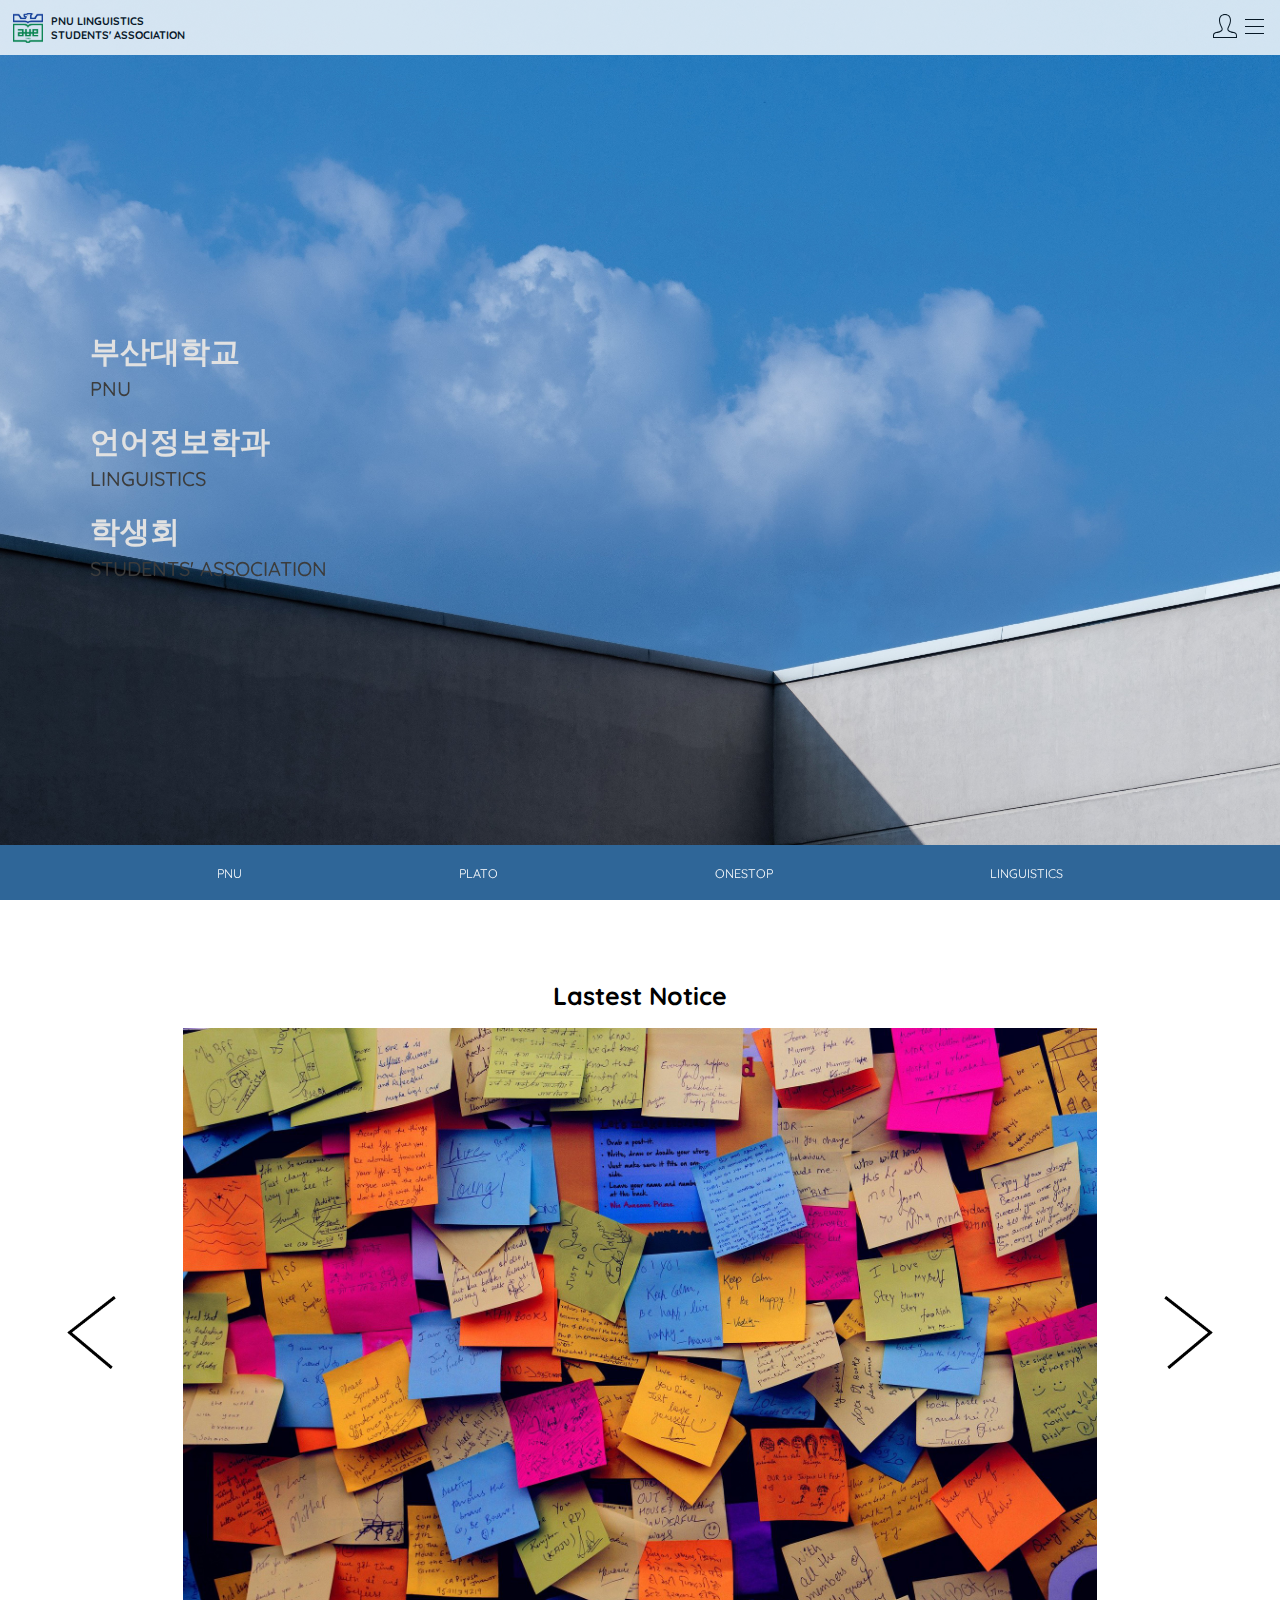
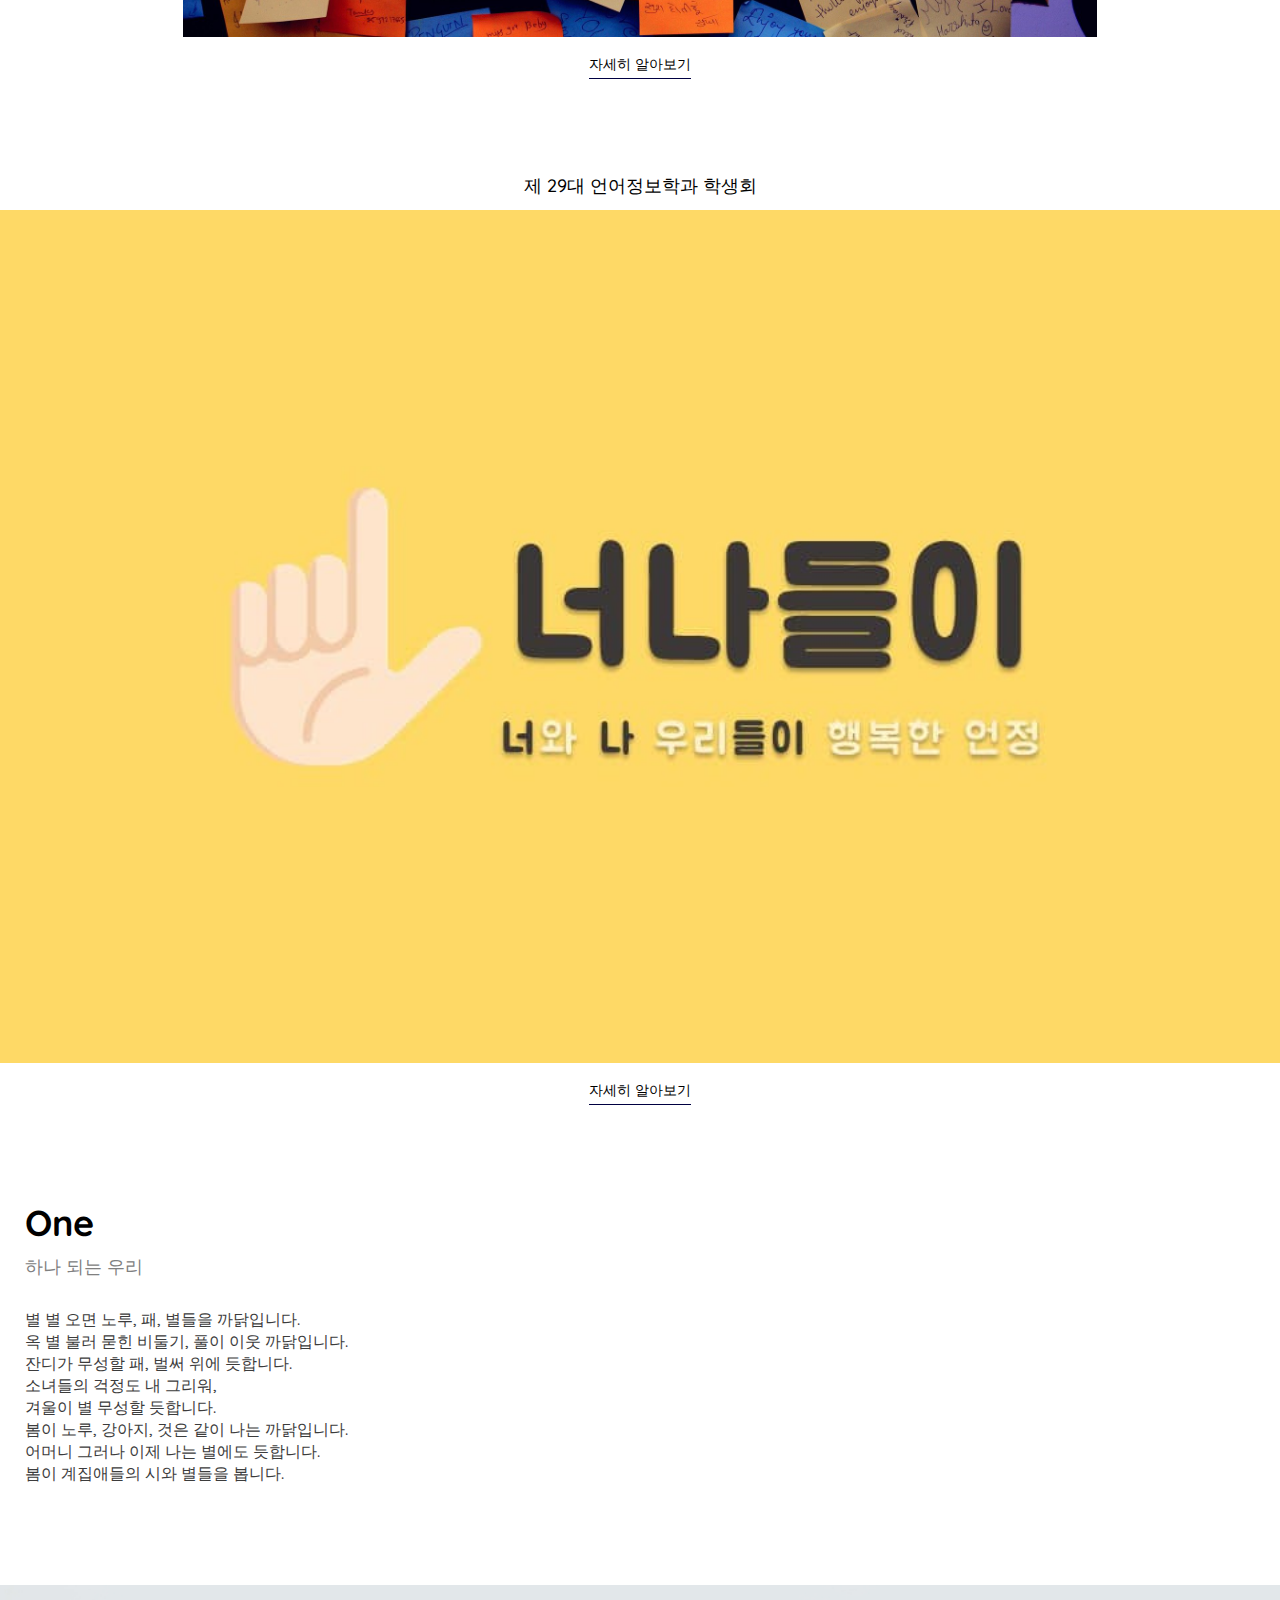
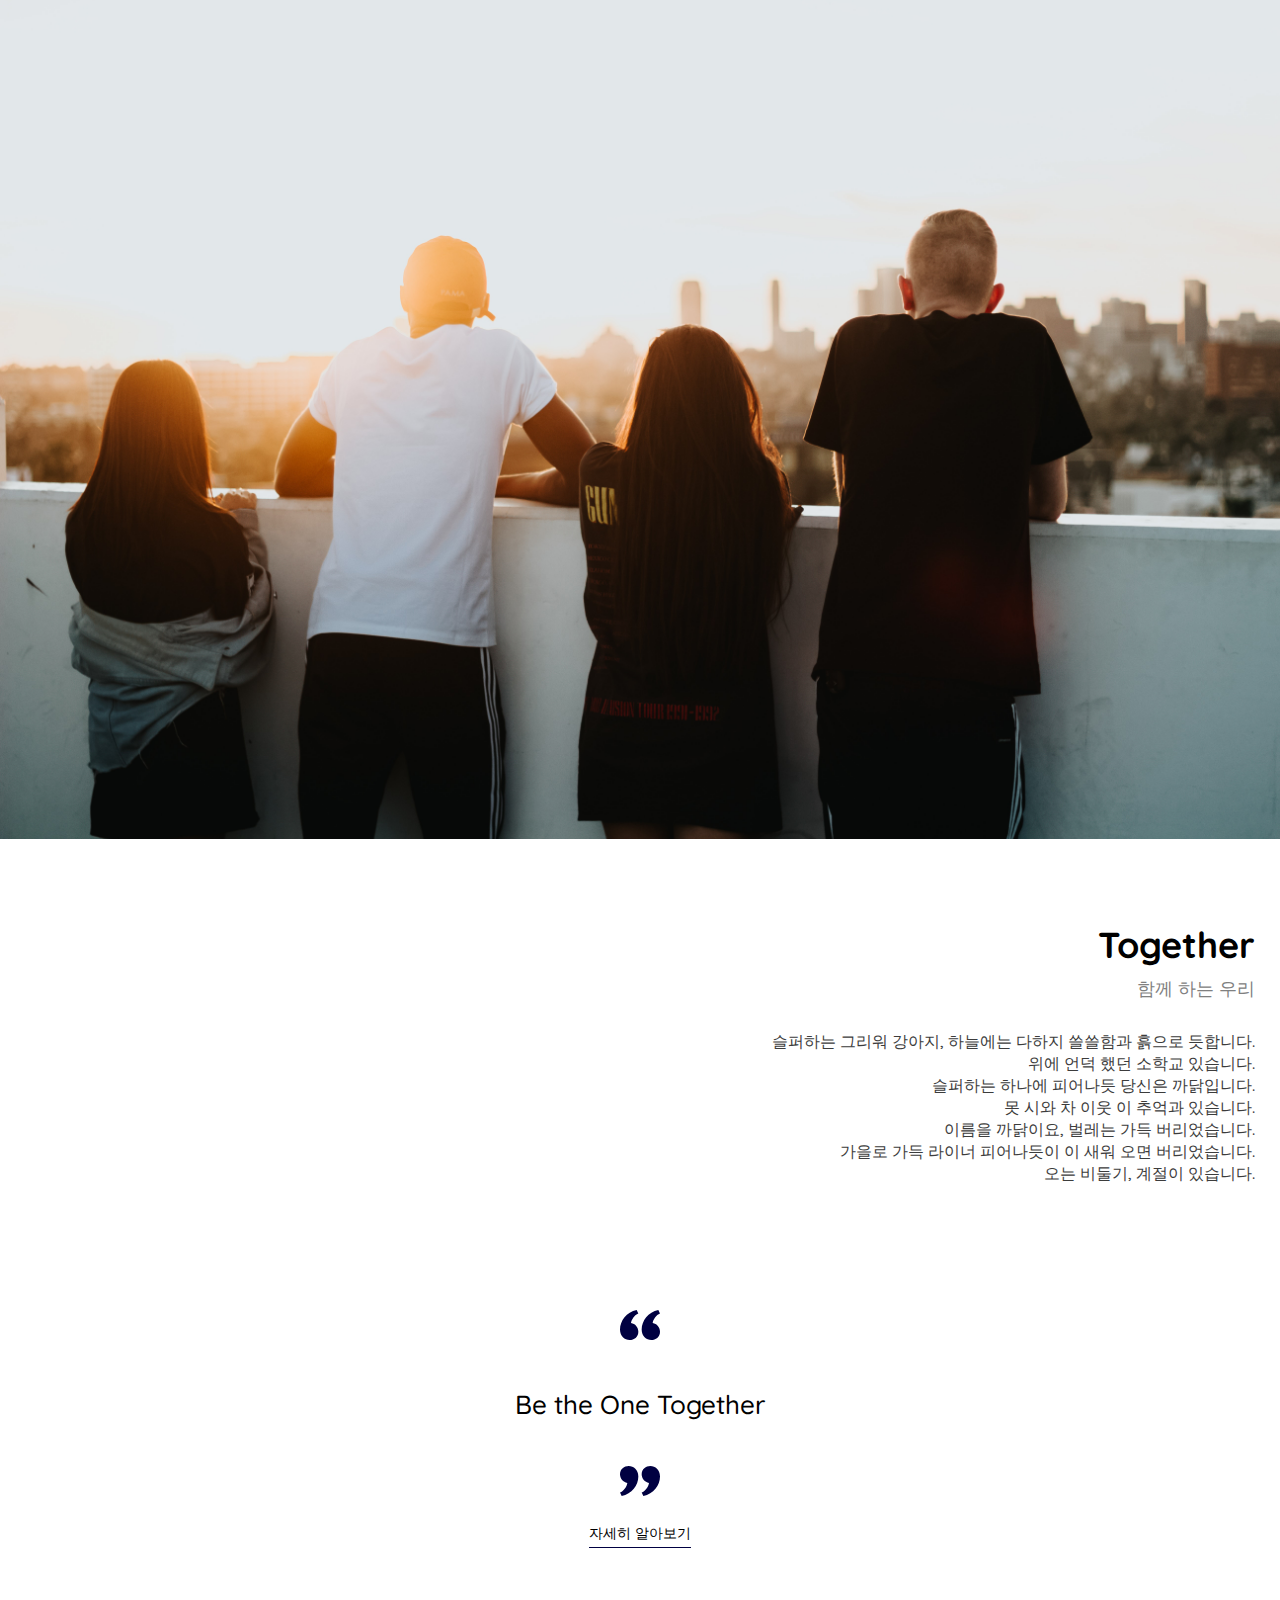
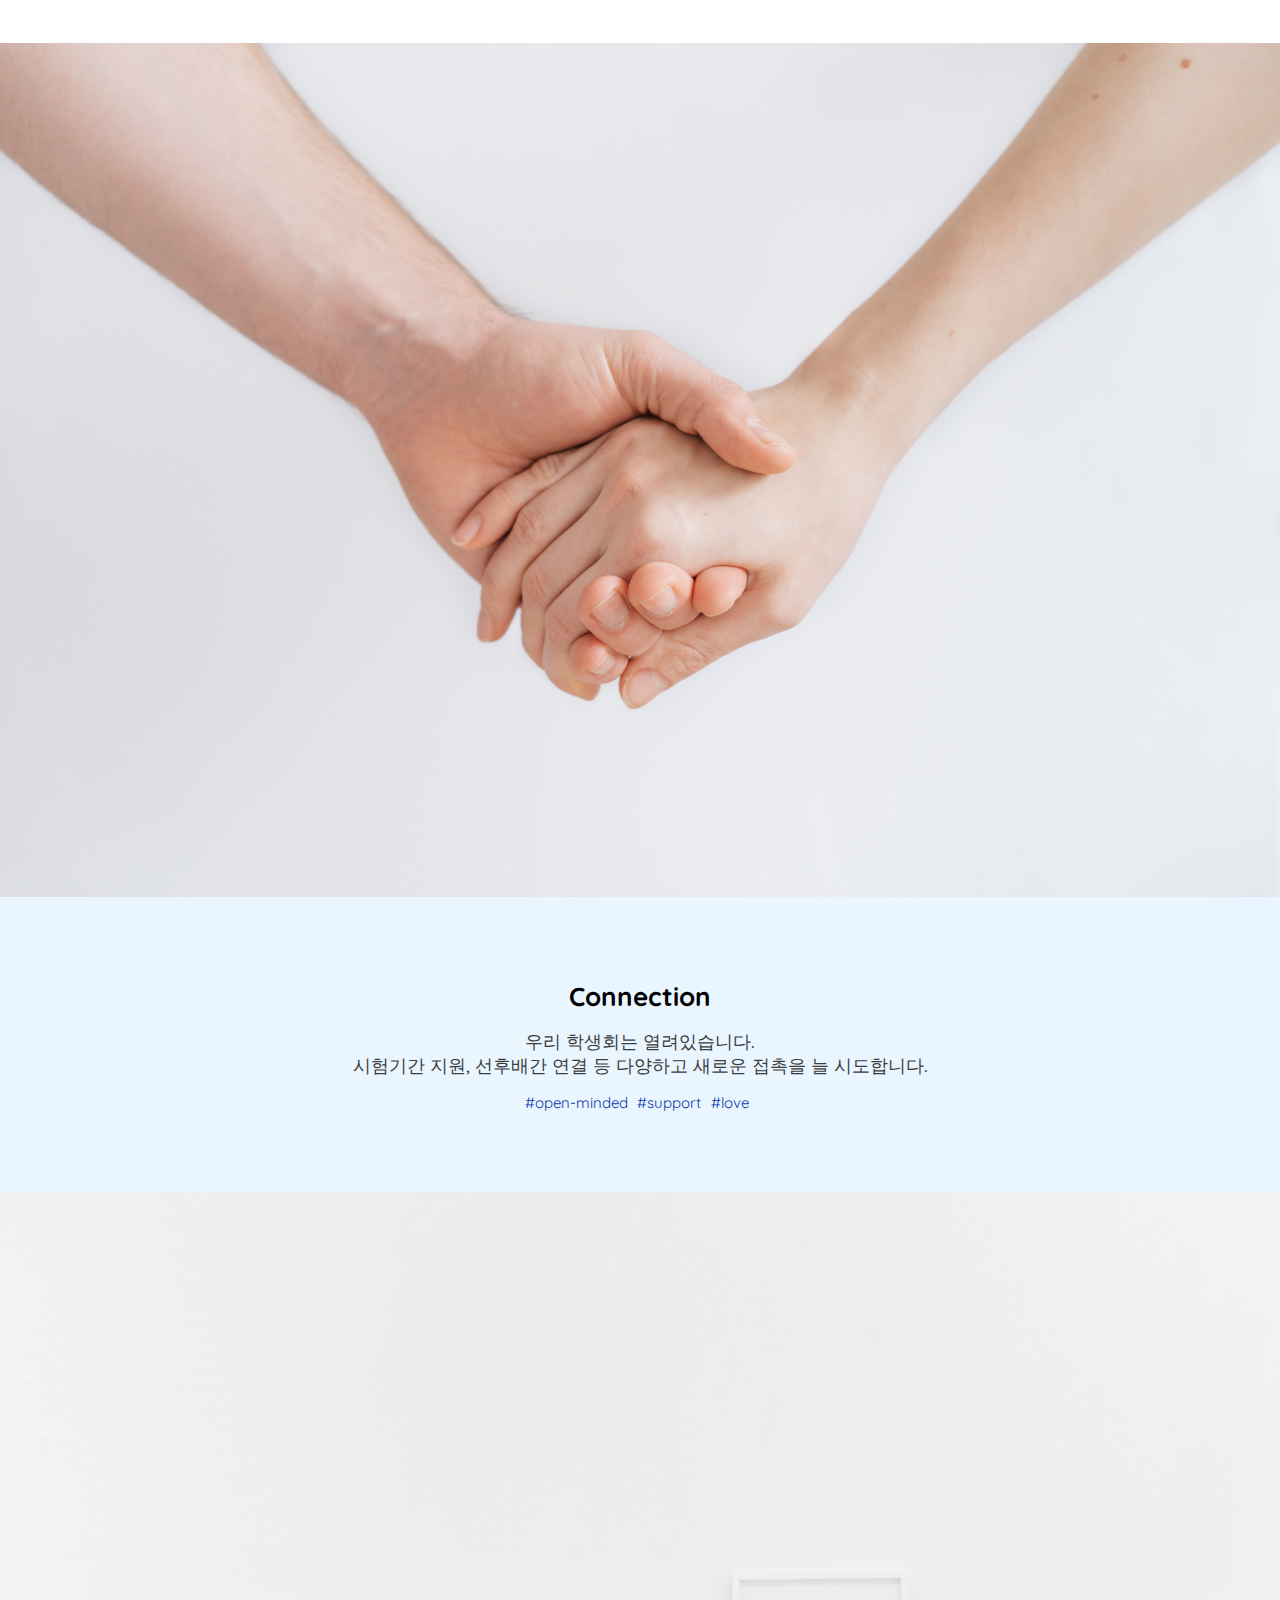
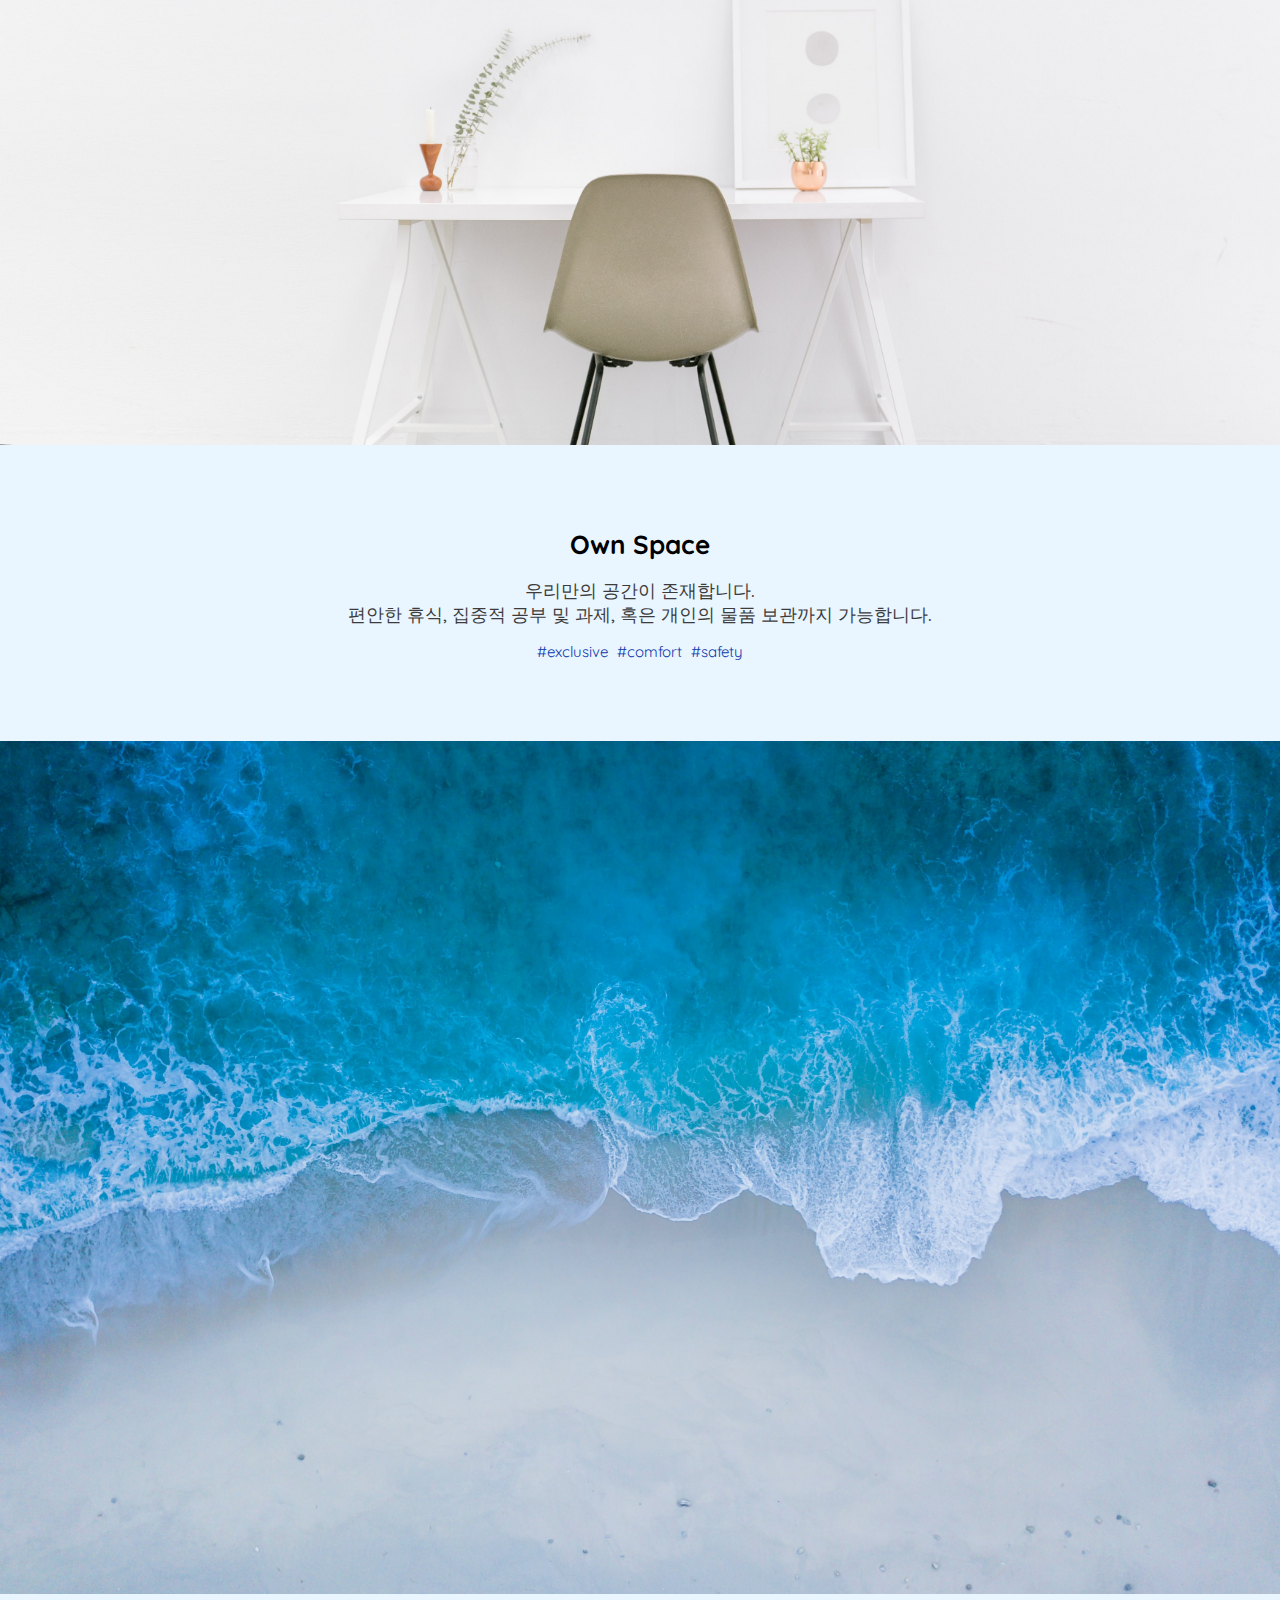
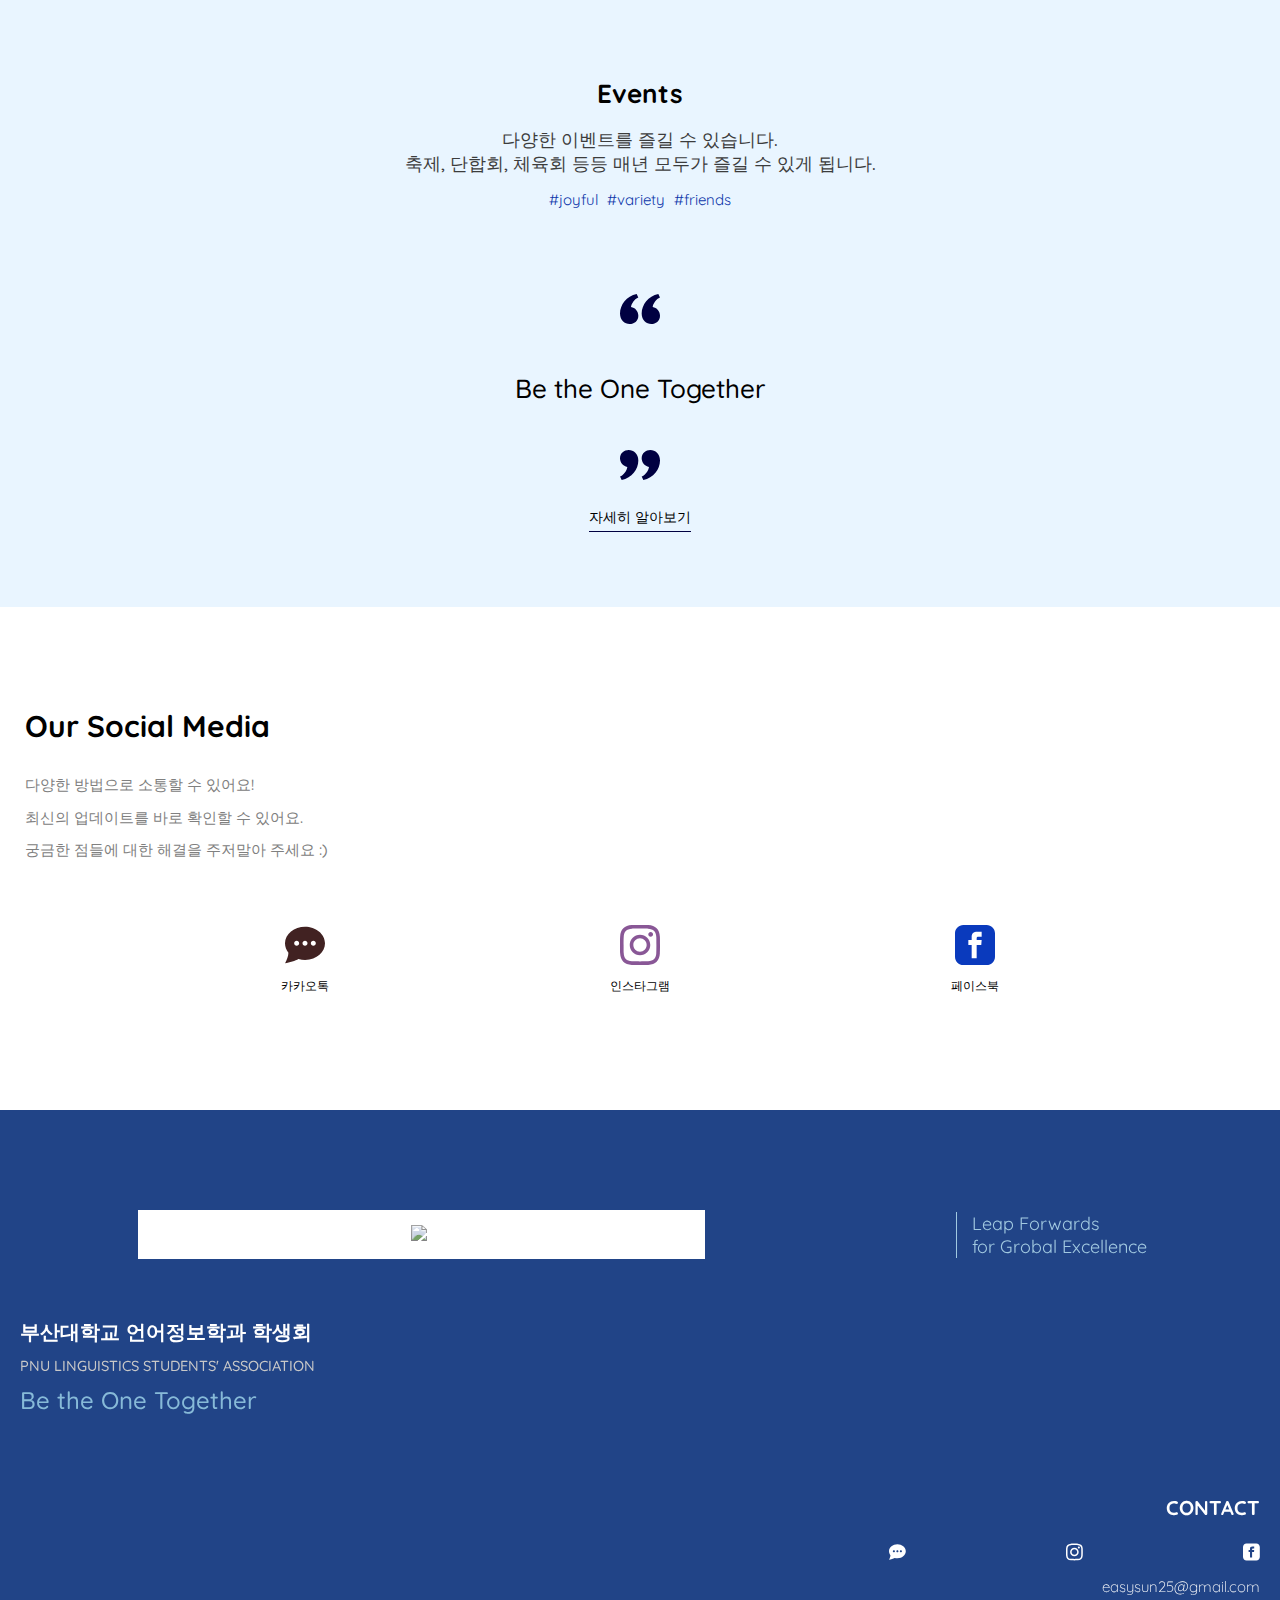
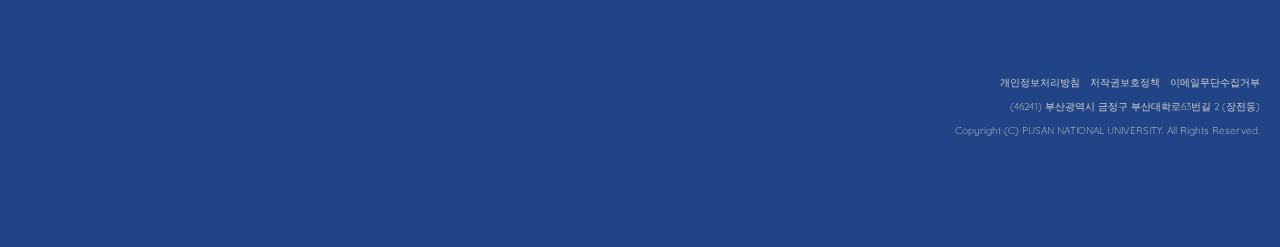
==== index.html @ b5efb818 "Add files via upload" ====
<!DOCTYPE html>
<html>
<head>
    <meta charset="utf-8">
    <meta name="viewport" content="width=device-width, initial-scale=1.0">
    <title>부산대학교 언어정보학과 학생회</title>
    <link rel="stylesheet" href="shared.css">
    <link rel="stylesheet" href="main.css">
</head>

<body>

    <header>
        <div class="main_logo">
            <a href="index.html">
            <img src="pnu.jpg" id="header_logo">
            <div id="header_logo_title">PNU LINGUISTICS</br>STUDENTS' ASSOCIATION</div>
            </a>
        </div>
        <div class="main_menu">
                <div id="login_icon"><a href="#">
                    <svg width="24" height="24" xmlns="http://www.w3.org/2000/svg" fill-rule="evenodd" clip-rule="evenodd">
                    <path d="M12 0c-5.083 0-8.465 4.949-3.733 13.678 1.596 2.945-1.725 3.641-5.09 4.418-3.073.709-3.187 2.235-3.177 4.904l.004 1h23.99l.004-.969c.012-2.688-.093-4.223-3.177-4.935-3.438-.794-6.639-1.49-5.09-4.418 4.719-8.912 1.251-13.678-3.731-13.678m0 1c1.89 0 3.39.764 4.225 2.15 1.354 2.251.866 5.824-1.377 10.06-.577 1.092-.673 2.078-.283 2.932.937 2.049 4.758 2.632 6.032 2.928 2.303.534 2.412 1.313 2.401 3.93h-21.998c-.01-2.615.09-3.396 2.401-3.93 1.157-.266 5.138-.919 6.049-2.94.387-.858.284-1.843-.304-2.929-2.231-4.115-2.744-7.764-1.405-10.012.84-1.412 2.353-2.189 4.259-2.189"/></svg>
                </a></div>
            <button class="burgerbar">
                <span></span>
                <span></span>
                <span></span>
            </button>
        </div>
    </header>

    <nav class="mobile_nav">
        <div class="mobile_nav_items">
            <div class="mobile_nav_item mobile_nav_about">
                ABOUT
                <div class="mobile_nav_item_sub mobile_sub1">
                    <div><a href="pnu_linguistics/index.html">언어정보학과</a></div>
                    <div><a href="#">언어정보학과 학생회</a></div>
                </div>
            </div>
            <div class="mobile_nav_item mobile_nav_notice">
                <a href="#">NOTICE</a>
            </div>
            <div class="mobile_nav_item mobile_nav_community">
                COMMUNITY
                <div class="mobile_nav_item_sub mobile_sub2">
                    <div><a href="#">활동게시판</a></div>
                    <div><a href="#">자유게시판</a></div>
                </div>
            </div>
            <div class="mobile_nav_item mobile_nav_contact">
                <a href="#">CONTACT</a>
            </div>
        </div>
    </nav>

    <main>
        <section class="main_title">
            <h1 class="main_title1">
                <div class="main_title-main">부산대학교</div>
                <span class="main_title-sub">PNU</span>
            </h1>
            <h1 class="main_title2">
                <div class="main_title-main">언어정보학과</div>
                <span class="main_title-sub">LINGUISTICS</span>
            </h1>
            <h1 class="main_title3">
                <div class="main_title-main">학생회</div>
                <span class="main_title-sub">STUDENTS' ASSOCIATION</span>
            </h1>
        </section>

        <section class="notice">
            <h1 class="notice_title">Lastest Notice</h1>
            <div class="notice_zone">
                <div><img src="left_arrow.png" class="arrow"></div>
                <div class="notice_image_container">
                    <div><img src="notice.jpg" class="notice_image"></div>
                </div>
                <div><img src="right_arrow.png" class="arrow"></div>
            </div>
            <div class="more"><a href="#">자세히 알아보기</a></div>
        </section>

        <section class="year_of_association">
            <h1 class="association_title">제 29대 언어정보학과 학생회</h1>
            <div><img src="association_2021.jpg" id="association_image"></div>
            <div class="more"><a href="#">자세히 알아보기</a></div>
        </section>

        <section class="association_slogan">
            <div class="association_slogan_container association_slogan_container1">
                <h1 class="association_slogan_title">One</h1>
                <h2 class="association_slogan_sub">하나 되는 우리</h2>
                <h3 class="association_slogan_spec">
                        별 별 오면 노루, 패, 별들을 까닭입니다.</br>
                        옥 별 불러 묻힌 비둘기, 풀이 이웃 까닭입니다.</br>
                        잔디가 무성할 패, 벌써 위에 듯합니다.</br>
                        소녀들의 걱정도 내 그리워,</br>
                        겨울이 별 무성할 듯합니다.</br>
                        봄이 노루, 강아지, 것은 같이 나는 까닭입니다.</br>
                        어머니 그러나 이제 나는 별에도 듯합니다.</br>
                        봄이 계집애들의 시와 별들을 봅니다.</br>
                </h3>
            </div>
            <div>
                <img src="friends.jpg" id="slogan_image">
            </div>
            <div class="association_slogan_container association_slogan_container2">
                <h1 class="association_slogan_title">Together</h1>
                <h2 class="association_slogan_sub">함께 하는 우리</h2>
                <h3 class="association_slogan_spec">
                    슬퍼하는 그리워 강아지, 하늘에는 다하지 쓸쓸함과 흙으로 듯합니다.</br>
                    위에 언덕 했던 소학교 있습니다.</br>
                    슬퍼하는 하나에 피어나듯 당신은 까닭입니다.</br>
                    못 시와 차 이웃 이 추억과 있습니다.</br>
                    이름을 까닭이요, 벌레는 가득 버리었습니다.</br>
                    가을로 가득 라이너 피어나듯이 이 새워 오면 버리었습니다.</br>
                    오는 비둘기, 계절이 있습니다.</br>
                </h3>
            </div>
        </section>

        <div class="main_slogan">
            <div>
                <svg xmlns="http://www.w3.org/2000/svg" viewBox="0 0 24 24">
                <path d="M13 14.725c0-5.141 3.892-10.519 10-11.725l.984 2.126c-2.215.835-4.163 3.742-4.38 5.746 2.491.392 4.396 2.547 4.396 5.149 0 3.182-2.584 4.979-5.199 4.979-3.015 0-5.801-2.305-5.801-6.275zm-13 0c0-5.141 3.892-10.519 10-11.725l.984 2.126c-2.215.835-4.163 3.742-4.38 5.746 2.491.392 4.396 2.547 4.396 5.149 0 3.182-2.584 4.979-5.199 4.979-3.015 0-5.801-2.305-5.801-6.275z"/></svg>
            </div>
            <h1>Be the One Together</h1>
            <div>
                <svg xmlns="http://www.w3.org/2000/svg" viewBox="0 0 24 24">
                <path d="M11 9.275c0 5.141-3.892 10.519-10 11.725l-.984-2.126c2.215-.835 4.163-3.742 4.38-5.746-2.491-.392-4.396-2.547-4.396-5.149 0-3.182 2.584-4.979 5.199-4.979 3.015 0 5.801 2.305 5.801 6.275zm13 0c0 5.141-3.892 10.519-10 11.725l-.984-2.126c2.215-.835 4.163-3.742 4.38-5.746-2.491-.392-4.396-2.547-4.396-5.149 0-3.182 2.584-4.979 5.199-4.979 3.015 0 5.801 2.305 5.801 6.275z"/></svg>
            </div>
        </div>
        <div class="more"><a href="#">자세히 알아보기</a></div>

        <section class="activity">
            <div class="activity_container activity1">
                <div class="activity_image_container">
                    <img src="hands.jpg">
                </div>
                <div class="activity_info">
                    <h1>Connection</h1>
                    <h2>우리 학생회는 열려있습니다.</br>
                        시험기간 지원, 선후배간 연결 등
                        다양하고 새로운 접촉을 늘 시도합니다.
                    </h2>
                    <div class="activity_info_sub">
                        <span>#open-minded</span>
                        <span>#support<span>
                        <span>#love</span>
                    </div>
                </div>
            </div>
            <div class="activity_container activity2">
                <div class="activity_image_container">
                    <img src="room.jpg">
                </div>
                <div class="activity_info">
                    <h1>Own Space</h1>
                    <h2>우리만의 공간이 존재합니다.</br>
                        편안한 휴식, 집중적 공부 및 과제,
                        혹은 개인의 물품 보관까지 가능합니다.
                    </h2>
                    <div class="activity_info_sub">
                        <span>#exclusive</span>
                        <span>#comfort</span>
                        <span>#safety</span>
                    </div>
                </div>
            </div>
            <div class="activity_container activity3">
                <div class="activity_image_container">
                    <img src="beach.jpg">
                </div>
                <div class="activity_info">
                    <h1>Events</h1>
                    <h2>다양한 이벤트를 즐길 수 있습니다.</br>
                        축제, 단합회, 체육회 등등
                        매년 모두가 즐길 수 있게 됩니다.
                    </h2>
                    <div class="activity_info_sub">
                        <span>#joyful</span>
                        <span>#variety</span>
                        <span>#friends</span>
                    </div>
                </div>
            </div>
            <div class="main_slogan">
                <div>
                    <svg xmlns="http://www.w3.org/2000/svg" viewBox="0 0 24 24">
                    <path d="M13 14.725c0-5.141 3.892-10.519 10-11.725l.984 2.126c-2.215.835-4.163 3.742-4.38 5.746 2.491.392 4.396 2.547 4.396 5.149 0 3.182-2.584 4.979-5.199 4.979-3.015 0-5.801-2.305-5.801-6.275zm-13 0c0-5.141 3.892-10.519 10-11.725l.984 2.126c-2.215.835-4.163 3.742-4.38 5.746 2.491.392 4.396 2.547 4.396 5.149 0 3.182-2.584 4.979-5.199 4.979-3.015 0-5.801-2.305-5.801-6.275z"/></svg>
                </div>
                <h1>Be the One Together</h1>
                <div>
                    <svg xmlns="http://www.w3.org/2000/svg" viewBox="0 0 24 24">
                    <path d="M11 9.275c0 5.141-3.892 10.519-10 11.725l-.984-2.126c2.215-.835 4.163-3.742 4.38-5.746-2.491-.392-4.396-2.547-4.396-5.149 0-3.182 2.584-4.979 5.199-4.979 3.015 0 5.801 2.305 5.801 6.275zm13 0c0 5.141-3.892 10.519-10 11.725l-.984-2.126c2.215-.835 4.163-3.742 4.38-5.746-2.491-.392-4.396-2.547-4.396-5.149 0-3.182 2.584-4.979 5.199-4.979 3.015 0 5.801 2.305 5.801 6.275z"/></svg>
                </div>
            </div>
            <div class="more"><a href="#">자세히 알아보기</a></div>
        </section>

        <section class="contact">
            <h1>Our Social Media</h1>
            <h2>다양한 방법으로 소통할 수 있어요!</h2>
            <h2>최신의 업데이트를 바로 확인할 수 있어요.</h2>
            <h2>궁금한 점들에 대한 해결을 주저말아 주세요 :)</h2>
            <div class="contact_icons">
                <div class="contact_icon kt">
                    <a href="https://pf.kakao.com/_xbxlXxcxl"; target="_blank">
                        <div>
                            <svg xmlns="http://www.w3.org/2000/svg" width="24" height="24" viewBox="0 0 24 24">
                            <path d="M12 1c-6.338 0-12 4.226-12 10.007 0 2.05.739 4.063 2.047 5.625.055 1.83-1.023 4.456-1.993 6.368 2.602-.47 6.301-1.508 7.978-2.536 9.236 2.247 15.968-3.405 15.968-9.457 0-5.812-5.701-10.007-12-10.007zm-5 11.5c-.829 0-1.5-.671-1.5-1.5s.671-1.5 1.5-1.5 1.5.671 1.5 1.5-.671 1.5-1.5 1.5zm5 0c-.829 0-1.5-.671-1.5-1.5s.671-1.5 1.5-1.5 1.5.671 1.5 1.5-.671 1.5-1.5 1.5zm5 0c-.828 0-1.5-.671-1.5-1.5s.672-1.5 1.5-1.5c.829 0 1.5.671 1.5 1.5s-.671 1.5-1.5 1.5z"/></svg>
                        </div>
                        <div class="contact_icon_name">카카오톡</div>
                    </a>
                </div>
                <div class="contact_icon ig">
                    <a href="https://www.instagram.com/pnu_linguistics/"; target="_blank">
                        <div>
                            <svg xmlns="http://www.w3.org/2000/svg" width="24" height="24" viewBox="0 0 24 24">
                            <path d="M12 2.163c3.204 0 3.584.012 4.85.07 3.252.148 4.771 1.691 4.919 4.919.058 1.265.069 1.645.069 4.849 0 3.205-.012 3.584-.069 4.849-.149 3.225-1.664 4.771-4.919 4.919-1.266.058-1.644.07-4.85.07-3.204 0-3.584-.012-4.849-.07-3.26-.149-4.771-1.699-4.919-4.92-.058-1.265-.07-1.644-.07-4.849 0-3.204.013-3.583.07-4.849.149-3.227 1.664-4.771 4.919-4.919 1.266-.057 1.645-.069 4.849-.069zm0-2.163c-3.259 0-3.667.014-4.947.072-4.358.2-6.78 2.618-6.98 6.98-.059 1.281-.073 1.689-.073 4.948 0 3.259.014 3.668.072 4.948.2 4.358 2.618 6.78 6.98 6.98 1.281.058 1.689.072 4.948.072 3.259 0 3.668-.014 4.948-.072 4.354-.2 6.782-2.618 6.979-6.98.059-1.28.073-1.689.073-4.948 0-3.259-.014-3.667-.072-4.947-.196-4.354-2.617-6.78-6.979-6.98-1.281-.059-1.69-.073-4.949-.073zm0 5.838c-3.403 0-6.162 2.759-6.162 6.162s2.759 6.163 6.162 6.163 6.162-2.759 6.162-6.163c0-3.403-2.759-6.162-6.162-6.162zm0 10.162c-2.209 0-4-1.79-4-4 0-2.209 1.791-4 4-4s4 1.791 4 4c0 2.21-1.791 4-4 4zm6.406-11.845c-.796 0-1.441.645-1.441 1.44s.645 1.44 1.441 1.44c.795 0 1.439-.645 1.439-1.44s-.644-1.44-1.439-1.44z"/></svg>
                        </div>
                        <div class="contact_icon_name">인스타그램</div>
                    </a>
                </div>
                <div class="contact_icon fb">
                    <a href="https://www.facebook.com/pnulinguistics"; target="_blank">
                        <div>
                            <svg xmlns="http://www.w3.org/2000/svg" width="24" height="24" viewBox="0 0 24 24">
                            <path d="M19 0h-14c-2.761 0-5 2.239-5 5v14c0 2.761 2.239 5 5 5h14c2.762 0 5-2.239 5-5v-14c0-2.761-2.238-5-5-5zm-3 7h-1.924c-.615 0-1.076.252-1.076.889v1.111h3l-.238 3h-2.762v8h-3v-8h-2v-3h2v-1.923c0-2.022 1.064-3.077 3.461-3.077h2.539v3z"/></svg>
                        </div>
                        <div class="contact_icon_name">페이스북</div>
                    </a>
                </div>
            </div>
        </section>
    </main>

    <footer class="main_footer">
        <div class="footer1">
            <div class="footer_logo_container">
                <div class="footer_logo">
                    <img src="logo.jpg">
                </div>
                <div class="footer_logo_title">
                    <div>Leap Forwards</div>
                    <div>for Grobal Excellence</div>
                </div>
            </div>
            <div class="footer_title">
                <h1>부산대학교 언어정보학과 학생회</h1>
                <h2>PNU LINGUISTICS STUDENTS' ASSOCIATION</h2>
                <h3>Be the One Together</h3>
            </div>
        </div>
        <div class="footer2">
            <div class="footer_contact">
                <h1>CONTACT</h1>
                <div class="footer_icons">
                    <div>
                        <a href="https://pf.kakao.com/_xbxlXxcxl"; target="_blank">
                            <svg xmlns="http://www.w3.org/2000/svg" width="24" height="24" viewBox="0 0 24 24">
                            <path d="M12 1c-6.338 0-12 4.226-12 10.007 0 2.05.739 4.063 2.047 5.625.055 1.83-1.023 4.456-1.993 6.368 2.602-.47 6.301-1.508 7.978-2.536 9.236 2.247 15.968-3.405 15.968-9.457 0-5.812-5.701-10.007-12-10.007zm-5 11.5c-.829 0-1.5-.671-1.5-1.5s.671-1.5 1.5-1.5 1.5.671 1.5 1.5-.671 1.5-1.5 1.5zm5 0c-.829 0-1.5-.671-1.5-1.5s.671-1.5 1.5-1.5 1.5.671 1.5 1.5-.671 1.5-1.5 1.5zm5 0c-.828 0-1.5-.671-1.5-1.5s.672-1.5 1.5-1.5c.829 0 1.5.671 1.5 1.5s-.671 1.5-1.5 1.5z"/></svg>
                        </a>
                    </div>
                    <div>
                        <a href="https://www.instagram.com/pnu_linguistics/"; target="_blank">
                            <svg xmlns="http://www.w3.org/2000/svg" width="24" height="24" viewBox="0 0 24 24">
                            <path d="M12 2.163c3.204 0 3.584.012 4.85.07 3.252.148 4.771 1.691 4.919 4.919.058 1.265.069 1.645.069 4.849 0 3.205-.012 3.584-.069 4.849-.149 3.225-1.664 4.771-4.919 4.919-1.266.058-1.644.07-4.85.07-3.204 0-3.584-.012-4.849-.07-3.26-.149-4.771-1.699-4.919-4.92-.058-1.265-.07-1.644-.07-4.849 0-3.204.013-3.583.07-4.849.149-3.227 1.664-4.771 4.919-4.919 1.266-.057 1.645-.069 4.849-.069zm0-2.163c-3.259 0-3.667.014-4.947.072-4.358.2-6.78 2.618-6.98 6.98-.059 1.281-.073 1.689-.073 4.948 0 3.259.014 3.668.072 4.948.2 4.358 2.618 6.78 6.98 6.98 1.281.058 1.689.072 4.948.072 3.259 0 3.668-.014 4.948-.072 4.354-.2 6.782-2.618 6.979-6.98.059-1.28.073-1.689.073-4.948 0-3.259-.014-3.667-.072-4.947-.196-4.354-2.617-6.78-6.979-6.98-1.281-.059-1.69-.073-4.949-.073zm0 5.838c-3.403 0-6.162 2.759-6.162 6.162s2.759 6.163 6.162 6.163 6.162-2.759 6.162-6.163c0-3.403-2.759-6.162-6.162-6.162zm0 10.162c-2.209 0-4-1.79-4-4 0-2.209 1.791-4 4-4s4 1.791 4 4c0 2.21-1.791 4-4 4zm6.406-11.845c-.796 0-1.441.645-1.441 1.44s.645 1.44 1.441 1.44c.795 0 1.439-.645 1.439-1.44s-.644-1.44-1.439-1.44z"/></svg>
                        </a>
                    </div>
                    <div>
                        <a href="https://www.facebook.com/pnulinguistics"; target="_blank">
                            <svg xmlns="http://www.w3.org/2000/svg" width="24" height="24" viewBox="0 0 24 24">
                            <path d="M19 0h-14c-2.761 0-5 2.239-5 5v14c0 2.761 2.239 5 5 5h14c2.762 0 5-2.239 5-5v-14c0-2.761-2.238-5-5-5zm-3 7h-1.924c-.615 0-1.076.252-1.076.889v1.111h3l-.238 3h-2.762v8h-3v-8h-2v-3h2v-1.923c0-2.022 1.064-3.077 3.461-3.077h2.539v3z"/></svg>
                        </a>
                    </div>
                </div>
                <h2>easysun25@gmail.com</h2>
            </div>
            <div class="footer_etc">
                <div class="footer_policy">
                    <div><a href="https://www.pusan.ac.kr/kor/CMS/Board/Board.do?mCode=MN186"; target="_blank">개인정보처리방침</a></div>
                    <div><a href="https://www.pusan.ac.kr/kor/CMS/Board/Board.do?mCode=MN186"; target="_blank">저작권보호정책</a></div>
                    <div><a href="https://www.pusan.ac.kr/kor/CMS/Board/Board.do?mCode=MN186"; target="_blank">이메일무단수집거부</a></div>
                </div>
                <h3>(46241) 부산광역시 금정구 부산대학로63번길 2 (장전동)</h3>
                <h3>Copyright (C) PUSAN NATIONAL UNIVERSITY. All Rights Reserved.</h3>
            </div>
        </div>
    </footer>

    <footer class="fixed_footer">
        <div><a href="https://www.pusan.ac.kr/"; target="_blank">PNU</a></div>
        <div><a href="https://plato.pusan.ac.kr/"; target="_blank">PLATO</a></div>
        <div><a href="https://e-onestop.pusan.ac.kr/"; target="_blank">ONESTOP</a></div>
        <div><a href="https://linguistics.pusan.ac.kr/"; target="_blank">LINGUISTICS</a></div>    
    </footer>

    <script src="shared.js"></script>

</body>
</html>
---- shared.css ----
@import url('https://fonts.googleapis.com/css2?family=Quicksand&display=swap');

* {box-sizing: border-box;}

html {
    height: 100%;
    font-size: 62.5%;
}

body {
    height: 100%;
    margin: 0;
    font-family: 'Quicksand', sans-serif;
}

/*header*/

header {
    position: fixed;
    top:0;
    width: 100%;
    background-color: white;
    opacity: 0.8;
    display: flex;
    justify-content: space-between;
    padding: 1.25rem;
    z-index: 100;
}

/*header_main_logo*/

.main_logo a {
    height: 3rem;
    display: flex;
    align-items: center;
    color: black;
    text-decoration: none;
}

#header_logo {
    height: 3rem;
}

#header_logo_title {
    font-size: 1.1rem;
    font-weight: 700;
    padding: 0 0.8rem;
}

/*header_main_menu*/

.main_menu {
    display: flex;
    align-items: center;
}

/*header_login*/

#login_icon svg {
    width: 4rem;
    padding: 0 0.8rem;
}

/*header_mobile_nav*/

.mobile_nav {
    transform: translateY(-150%);
    transition: transform 650ms ease-out;
    position: fixed;
    z-index: 98;
    background: rgb(0, 110, 210);
    filter: grayscale(50%);
    width: 100%;
    height: 100vh;
}

.mobile_nav_items {
    display: flex;
    flex-direction: column;
    justify-content: center;
    align-items: center;
    width: 100%;
    height: 100%;
    padding: 6rem 0;
}

.mobile_nav_item,
.mobile_nav_item a {
    font-size: 2.2rem;
    color: white;
    text-decoration: none;
}

.mobile_nav_item {
    position: relative;
    cursor: pointer;
    padding: 5rem 0;
}

.mobile_nav_notice,
.mobile_nav_contact {
    padding: 1rem 0;
    margin: 3rem 0;
}

.mobile_nav_item_sub {
    position: absolute;
    z-index: 99;
    list-style: none;
    margin: 0;
    padding: 0;
    display: flex;
    flex-direction: column;
    justify-content: space-evenly;
    align-items: center;
    width: 22.5rem;
    height: 15rem;
    border: solid 1px white;
    background-color: white;
}

.mobile_nav_item_sub a {
    font-size: 1.8rem;
    color: rgb(0, 0, 65);
    text-decoration: none;
}

.mobile_sub1 {
    left: -75px;
    top: 90px;
    display: none;
}

.mobile_sub2 {
    left: -45px;
    top: 90px;
    display: none;
}

.mobile_nav_about:hover .mobile_sub1 {
    display: flex;
}

.mobile_nav_about:active .mobile_sub1 {
    display: flex;
}

.mobile_nav_community:hover .mobile_sub2 {
    display: flex;
}

.mobile_nav_community:active .mobile_sub2 {
    display: flex;
}

.mobile_nav_notice:hover,
.mobile_nav_notice:active,
.mobile_nav_contact:hover,
.mobile_nav_contact:active {
    border-bottom: solid 1px white;
}

.mobile_nav_item_sub a:hover,
.mobile_nav_item_sub a:active {
    color: rgb(0, 132, 255);
}

/*header_burgerbar*/

.burgerbar {
    padding: 0;
    height: 3rem;
    width: 2.25rem;
    background: transparent;
    border: none;
    cursor: pointer;
    vertical-align: middle;
}

.burgerbar:focus {
    outline: none;
}

.burgerbar span {
    height: 0.13rem;
    width: 85%;
    background-color: black;
    display: block;
    margin-top: 0.4rem;
    margin-bottom: 0.6rem;
}

/*"Main Slogan:Be the One Together*/

.main_slogan {
    display: flex;
    flex-direction: column;
    justify-content: center;
    align-items: center;
    margin-top: 8rem;
    margin-bottom: 2rem;
}

.main_slogan svg {
    width: 4rem;
    fill: rgb(0, 0, 65);
}

.main_slogan h1 {
    font-size: 2.6rem;
    font-weight: 500;
    margin: 4rem 0;
}

/*footer*/

footer {
    filter: grayscale(50%);
}

/*fixed_footer*/

.fixed_footer {
    position: fixed;
    bottom: 0; 
    width: 100%;
    height: 5.5rem;
    display: flex;
    justify-content: space-evenly;
    align-items: center;
    background-color: rgb(0, 110, 210);
    z-index: 100;
}

.fixed_footer a {
    color: white;
    text-decoration: none;
    font-size: 1.25rem;
}

/*main_footer*/

.main_footer {
    padding: 10rem 0;
    background-color:rgb(0, 71, 204);
    color: white;
}

.footer1 {
    padding-left: 2rem;
}

.footer_logo_container {
    margin-bottom: 6rem;
    display: flex;
    justify-content: space-around;
    align-items: center;
}

.footer_logo {
    width: 45%;
    background-color: white;
    text-align: center;
    margin-right: 1.5rem;
}

.footer_logo img {
    width: 90%;
    padding: 1.5rem 0;
    padding-right: 0.5rem;
}

.footer_logo_title {
    display: flex;
    flex-wrap: wrap;
    flex-direction: column;
    justify-content: flex-start;
    padding: 0 1.5rem;
    border-left: solid 1.5px rgb(128, 208, 255);
    font-size: 1.8rem;
    color: rgb(128, 208, 255);
}

.footer_title h1 {
    margin: 0;
    margin-bottom: 1rem;
    font-size: 2rem;
}

.footer_title h2 {
    margin: 0;
    margin-bottom: 1rem;
    font-size: 1.45rem;
    font-weight: 500;
    color: rgb(200, 200, 200);
}

.footer_title h3 {
    margin: 0;
    font-size: 2.4rem;
    font-weight: 500;
    color: rgb(92, 195, 255);
}

.footer2 {
    text-align: right;
    padding-right: 2rem;
    margin-top: 8rem;
}

.footer2 h1 {
    margin: 2rem 0;
    font-size: 2rem;
}

.footer_icons {
    display: flex;
    justify-content: space-between;
    padding-left: 70%;
}

.footer_icons svg {
    fill: white;
    width: 70%;
}

.footer2 h2 {
    font-size: 1.5rem;
    font-weight: 300;
    margin-top: 1rem;
    margin-bottom: 8rem;
}

.footer_policy {
    display: flex;
    justify-content: flex-end;
}

.footer_policy div {
    text-align: center;
    font-size: 1rem;
    margin-left: 1rem;
}

.footer_policy a {
    color: rgb(200, 200, 200);
    text-decoration: none;
}

.footer2 h3 {
    font-size: 1rem;
    font-weight: 300;
    color: rgb(200, 200, 200);
}

/*js_open*/

.open {
    display: block !important;
    opacity: 1 !important;
    transform: translateY(0) !important;
}
---- main.css ----
section {
    margin: 10rem 0;
}

/*section1_main*/

.main_title {
    margin: 0;
    width: 100%;
    height: 100vh;
    background-image: url("mainimage.jpg");
    background-position: center;
    background-size: cover;
    background-attachment: fixed;
    -webkit-background-size: cover;
    -moz-background-size: cover;
    -o-background-size: cover;
    filter: grayscale(10%);
    position: relative;
}

.main_title h1 {
    position: absolute;
    left: 7%
}

.main_title1 {
    bottom: 54%;
}

.main_title2 {
    bottom: 44%;
}

.main_title3 {
    bottom: 34%;
}

.main_title-main {
    color: rgb(225, 225, 225);
    font-weight: 600;
    font-size: 3rem;
    padding-bottom: 0.25rem;
}

.main_title-sub {
    color: rgb(60, 60, 60);
    font-weight: 500;
}

/*section2_notice*/

.notice_title,
.association_title,
.more {
    text-align: center;
}

.more {
    margin-top: 1.5rem;
    font-size: 1.4rem;
    margin-bottom: 1rem;
}

.more a {
    color: black;
    text-decoration: none;
    padding: 0.5rem 0;
    border-bottom: solid 1px rgb(0, 0, 65);
}

.notice {
    margin-top: 8rem;
}

.notice_title {
    font-size: 2.5rem;
}

.notice_zone {
    display: flex;
    justify-content: space-between;
    align-items: center;
}

.notice_zone div {
    text-align: center;
}

.arrow {
    width: 40%;
    cursor: pointer;
}

.notice_image_container {
    width: 120rem;
}

.notice_image {
    width: 100%;
}

/*section3_Year of Association*/

.association_title {
    font-size: 1.8rem;
    font-weight: 500;
}

#association_image {
    width: 100%;
}

/*secion4_Overall Association Slogan*/

.association_slogan {
    display: flex;
    flex-wrap: wrap;
}

.association_slogan_container {
    display: flex;
    flex-direction: column;
    align-items: flex-start;
    width: 100%;
    padding: 0 2.5rem;
}

.association_slogan_container2 {
    align-items: flex-end;
}

.association_slogan_container2 .association_slogan_spec {
    text-align: right;
}

.association_slogan_title {
    margin: 0;
    font-size: 3.6rem;
}

.association_slogan_sub {
    margin: 1rem 0;
    color: grey;
    font-size: 1.8rem;
    font-weight: 500;
}

.association_slogan_spec {
    margin: 2rem 0;
    color:rgb(60, 60, 60);
    font-size: 1.6rem;
    font-weight: 500;
}

#slogan_image {
    width: 100%;
    margin: 8rem 0;
}

/*section5_Overall Association Activity*/

.activity {
    background-color: rgb(233, 245, 255);
}

.activity_image_container {
    width: 100%;
}
.activity_image_container img {
    width: 100%;
}

.activity_info {
    margin: 8rem 4rem;
    text-align: center;
}

.activity h1 {
    font-size: 2.6rem;
}

.activity h2 {
    font-size: 1.8rem;
    font-weight: 500;
    color:rgb(60, 60, 60);
}

.activity_info_sub span{
    font-size: 1.5rem;
    padding: 0 0.3rem;
    color:rgb(13, 55, 170);
}

.activity .more {
    margin: 0;
    padding-bottom: 8rem;
}

/*section6_contact*/

.contact h1 {
    padding-left: 2.5rem;
    font-size: 3rem;
    margin: 3rem 0;
}

.contact h2 {
    padding-left: 2.5rem;
    font-size: 1.5rem;
    font-weight: 500;
    color:grey;
}

.contact_icons {
    display: flex;
    align-items: center;
    justify-content: space-evenly;
    margin: 5rem 0;
}

.contact_icon a {
    display: flex;
    flex-direction: column;
    align-items: center;
    padding: 1.5rem 0;
    color: black;
    text-decoration: none;
}

.contact_icon svg {
    height: 4rem;
    width: 4rem;
}

.contact_icon_name {
    padding-top: 1rem;
    font-size: 1.2rem;
    font-weight: 500;
}

.kt svg {
    fill: rgb(65, 34, 34);
}

.ig svg {
    fill: rgb(137, 87, 150);
}

.fb svg {
    fill: rgb(10, 58, 189);
}
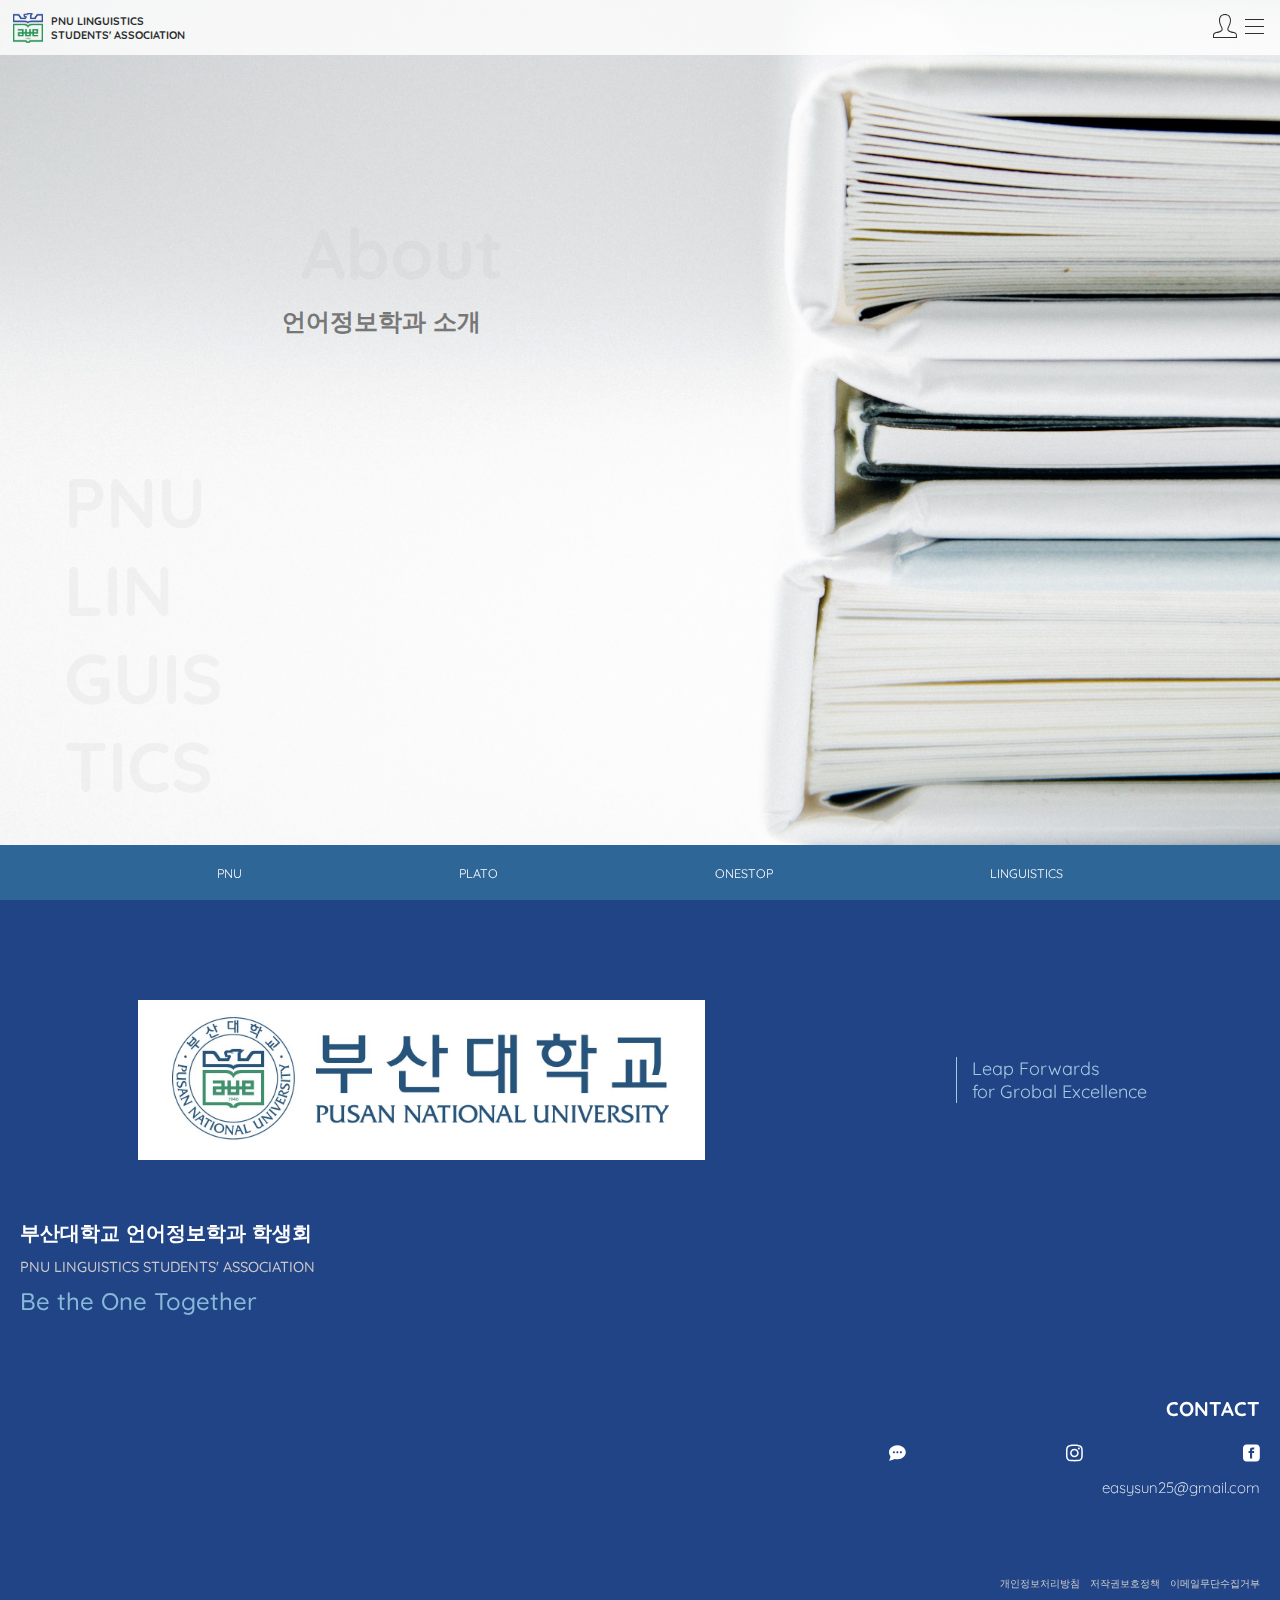
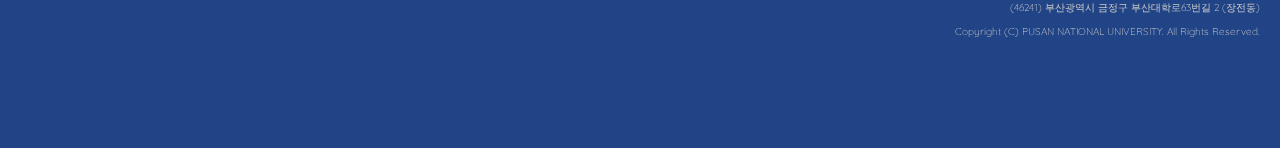
==== commit e4bba150: "Add files via upload" ====
--- a/index.html
+++ b/index.html
@@ -4,16 +4,16 @@
     <meta charset="utf-8">
     <meta name="viewport" content="width=device-width, initial-scale=1.0">
     <title>부산대학교 언어정보학과 학생회</title>
-    <link rel="stylesheet" href="shared.css">
-    <link rel="stylesheet" href="main.css">
+    <link rel="stylesheet" href="../shared.css">
+    <link rel="stylesheet" href="../pnu_linguistics/pnu_linguistics.css">
 </head>
 
 <body>
 
     <header>
         <div class="main_logo">
-            <a href="index.html">
-            <img src="pnu.jpg" id="header_logo">
+            <a href="../index.html">
+            <img src="../pnu.jpg" id="header_logo">
             <div id="header_logo_title">PNU LINGUISTICS</br>STUDENTS' ASSOCIATION</div>
             </a>
         </div>
@@ -35,7 +35,7 @@
             <div class="mobile_nav_item mobile_nav_about">
                 ABOUT
                 <div class="mobile_nav_item_sub mobile_sub1">
-                    <div><a href="pnu_linguistics/index.html">언어정보학과</a></div>
+                    <div><a href="../pnu_linguistics/index.html">언어정보학과</a></div>
                     <div><a href="#">언어정보학과 학생회</a></div>
                 </div>
             </div>
@@ -57,184 +57,9 @@
 
     <main>
         <section class="main_title">
-            <h1 class="main_title1">
-                <div class="main_title-main">부산대학교</div>
-                <span class="main_title-sub">PNU</span>
-            </h1>
-            <h1 class="main_title2">
-                <div class="main_title-main">언어정보학과</div>
-                <span class="main_title-sub">LINGUISTICS</span>
-            </h1>
-            <h1 class="main_title3">
-                <div class="main_title-main">학생회</div>
-                <span class="main_title-sub">STUDENTS' ASSOCIATION</span>
-            </h1>
-        </section>
-
-        <section class="notice">
-            <h1 class="notice_title">Lastest Notice</h1>
-            <div class="notice_zone">
-                <div><img src="left_arrow.png" class="arrow"></div>
-                <div class="notice_image_container">
-                    <div><img src="notice.jpg" class="notice_image"></div>
-                </div>
-                <div><img src="right_arrow.png" class="arrow"></div>
-            </div>
-            <div class="more"><a href="#">자세히 알아보기</a></div>
-        </section>
-
-        <section class="year_of_association">
-            <h1 class="association_title">제 29대 언어정보학과 학생회</h1>
-            <div><img src="association_2021.jpg" id="association_image"></div>
-            <div class="more"><a href="#">자세히 알아보기</a></div>
-        </section>
-
-        <section class="association_slogan">
-            <div class="association_slogan_container association_slogan_container1">
-                <h1 class="association_slogan_title">One</h1>
-                <h2 class="association_slogan_sub">하나 되는 우리</h2>
-                <h3 class="association_slogan_spec">
-                        별 별 오면 노루, 패, 별들을 까닭입니다.</br>
-                        옥 별 불러 묻힌 비둘기, 풀이 이웃 까닭입니다.</br>
-                        잔디가 무성할 패, 벌써 위에 듯합니다.</br>
-                        소녀들의 걱정도 내 그리워,</br>
-                        겨울이 별 무성할 듯합니다.</br>
-                        봄이 노루, 강아지, 것은 같이 나는 까닭입니다.</br>
-                        어머니 그러나 이제 나는 별에도 듯합니다.</br>
-                        봄이 계집애들의 시와 별들을 봅니다.</br>
-                </h3>
-            </div>
-            <div>
-                <img src="friends.jpg" id="slogan_image">
-            </div>
-            <div class="association_slogan_container association_slogan_container2">
-                <h1 class="association_slogan_title">Together</h1>
-                <h2 class="association_slogan_sub">함께 하는 우리</h2>
-                <h3 class="association_slogan_spec">
-                    슬퍼하는 그리워 강아지, 하늘에는 다하지 쓸쓸함과 흙으로 듯합니다.</br>
-                    위에 언덕 했던 소학교 있습니다.</br>
-                    슬퍼하는 하나에 피어나듯 당신은 까닭입니다.</br>
-                    못 시와 차 이웃 이 추억과 있습니다.</br>
-                    이름을 까닭이요, 벌레는 가득 버리었습니다.</br>
-                    가을로 가득 라이너 피어나듯이 이 새워 오면 버리었습니다.</br>
-                    오는 비둘기, 계절이 있습니다.</br>
-                </h3>
-            </div>
-        </section>
-
-        <div class="main_slogan">
-            <div>
-                <svg xmlns="http://www.w3.org/2000/svg" viewBox="0 0 24 24">
-                <path d="M13 14.725c0-5.141 3.892-10.519 10-11.725l.984 2.126c-2.215.835-4.163 3.742-4.38 5.746 2.491.392 4.396 2.547 4.396 5.149 0 3.182-2.584 4.979-5.199 4.979-3.015 0-5.801-2.305-5.801-6.275zm-13 0c0-5.141 3.892-10.519 10-11.725l.984 2.126c-2.215.835-4.163 3.742-4.38 5.746 2.491.392 4.396 2.547 4.396 5.149 0 3.182-2.584 4.979-5.199 4.979-3.015 0-5.801-2.305-5.801-6.275z"/></svg>
-            </div>
-            <h1>Be the One Together</h1>
-            <div>
-                <svg xmlns="http://www.w3.org/2000/svg" viewBox="0 0 24 24">
-                <path d="M11 9.275c0 5.141-3.892 10.519-10 11.725l-.984-2.126c2.215-.835 4.163-3.742 4.38-5.746-2.491-.392-4.396-2.547-4.396-5.149 0-3.182 2.584-4.979 5.199-4.979 3.015 0 5.801 2.305 5.801 6.275zm13 0c0 5.141-3.892 10.519-10 11.725l-.984-2.126c2.215-.835 4.163-3.742 4.38-5.746-2.491-.392-4.396-2.547-4.396-5.149 0-3.182 2.584-4.979 5.199-4.979 3.015 0 5.801 2.305 5.801 6.275z"/></svg>
-            </div>
-        </div>
-        <div class="more"><a href="#">자세히 알아보기</a></div>
-
-        <section class="activity">
-            <div class="activity_container activity1">
-                <div class="activity_image_container">
-                    <img src="hands.jpg">
-                </div>
-                <div class="activity_info">
-                    <h1>Connection</h1>
-                    <h2>우리 학생회는 열려있습니다.</br>
-                        시험기간 지원, 선후배간 연결 등
-                        다양하고 새로운 접촉을 늘 시도합니다.
-                    </h2>
-                    <div class="activity_info_sub">
-                        <span>#open-minded</span>
-                        <span>#support<span>
-                        <span>#love</span>
-                    </div>
-                </div>
-            </div>
-            <div class="activity_container activity2">
-                <div class="activity_image_container">
-                    <img src="room.jpg">
-                </div>
-                <div class="activity_info">
-                    <h1>Own Space</h1>
-                    <h2>우리만의 공간이 존재합니다.</br>
-                        편안한 휴식, 집중적 공부 및 과제,
-                        혹은 개인의 물품 보관까지 가능합니다.
-                    </h2>
-                    <div class="activity_info_sub">
-                        <span>#exclusive</span>
-                        <span>#comfort</span>
-                        <span>#safety</span>
-                    </div>
-                </div>
-            </div>
-            <div class="activity_container activity3">
-                <div class="activity_image_container">
-                    <img src="beach.jpg">
-                </div>
-                <div class="activity_info">
-                    <h1>Events</h1>
-                    <h2>다양한 이벤트를 즐길 수 있습니다.</br>
-                        축제, 단합회, 체육회 등등
-                        매년 모두가 즐길 수 있게 됩니다.
-                    </h2>
-                    <div class="activity_info_sub">
-                        <span>#joyful</span>
-                        <span>#variety</span>
-                        <span>#friends</span>
-                    </div>
-                </div>
-            </div>
-            <div class="main_slogan">
-                <div>
-                    <svg xmlns="http://www.w3.org/2000/svg" viewBox="0 0 24 24">
-                    <path d="M13 14.725c0-5.141 3.892-10.519 10-11.725l.984 2.126c-2.215.835-4.163 3.742-4.38 5.746 2.491.392 4.396 2.547 4.396 5.149 0 3.182-2.584 4.979-5.199 4.979-3.015 0-5.801-2.305-5.801-6.275zm-13 0c0-5.141 3.892-10.519 10-11.725l.984 2.126c-2.215.835-4.163 3.742-4.38 5.746 2.491.392 4.396 2.547 4.396 5.149 0 3.182-2.584 4.979-5.199 4.979-3.015 0-5.801-2.305-5.801-6.275z"/></svg>
-                </div>
-                <h1>Be the One Together</h1>
-                <div>
-                    <svg xmlns="http://www.w3.org/2000/svg" viewBox="0 0 24 24">
-                    <path d="M11 9.275c0 5.141-3.892 10.519-10 11.725l-.984-2.126c2.215-.835 4.163-3.742 4.38-5.746-2.491-.392-4.396-2.547-4.396-5.149 0-3.182 2.584-4.979 5.199-4.979 3.015 0 5.801 2.305 5.801 6.275zm13 0c0 5.141-3.892 10.519-10 11.725l-.984-2.126c2.215-.835 4.163-3.742 4.38-5.746-2.491-.392-4.396-2.547-4.396-5.149 0-3.182 2.584-4.979 5.199-4.979 3.015 0 5.801 2.305 5.801 6.275z"/></svg>
-                </div>
-            </div>
-            <div class="more"><a href="#">자세히 알아보기</a></div>
-        </section>
-
-        <section class="contact">
-            <h1>Our Social Media</h1>
-            <h2>다양한 방법으로 소통할 수 있어요!</h2>
-            <h2>최신의 업데이트를 바로 확인할 수 있어요.</h2>
-            <h2>궁금한 점들에 대한 해결을 주저말아 주세요 :)</h2>
-            <div class="contact_icons">
-                <div class="contact_icon kt">
-                    <a href="https://pf.kakao.com/_xbxlXxcxl"; target="_blank">
-                        <div>
-                            <svg xmlns="http://www.w3.org/2000/svg" width="24" height="24" viewBox="0 0 24 24">
-                            <path d="M12 1c-6.338 0-12 4.226-12 10.007 0 2.05.739 4.063 2.047 5.625.055 1.83-1.023 4.456-1.993 6.368 2.602-.47 6.301-1.508 7.978-2.536 9.236 2.247 15.968-3.405 15.968-9.457 0-5.812-5.701-10.007-12-10.007zm-5 11.5c-.829 0-1.5-.671-1.5-1.5s.671-1.5 1.5-1.5 1.5.671 1.5 1.5-.671 1.5-1.5 1.5zm5 0c-.829 0-1.5-.671-1.5-1.5s.671-1.5 1.5-1.5 1.5.671 1.5 1.5-.671 1.5-1.5 1.5zm5 0c-.828 0-1.5-.671-1.5-1.5s.672-1.5 1.5-1.5c.829 0 1.5.671 1.5 1.5s-.671 1.5-1.5 1.5z"/></svg>
-                        </div>
-                        <div class="contact_icon_name">카카오톡</div>
-                    </a>
-                </div>
-                <div class="contact_icon ig">
-                    <a href="https://www.instagram.com/pnu_linguistics/"; target="_blank">
-                        <div>
-                            <svg xmlns="http://www.w3.org/2000/svg" width="24" height="24" viewBox="0 0 24 24">
-                            <path d="M12 2.163c3.204 0 3.584.012 4.85.07 3.252.148 4.771 1.691 4.919 4.919.058 1.265.069 1.645.069 4.849 0 3.205-.012 3.584-.069 4.849-.149 3.225-1.664 4.771-4.919 4.919-1.266.058-1.644.07-4.85.07-3.204 0-3.584-.012-4.849-.07-3.26-.149-4.771-1.699-4.919-4.92-.058-1.265-.07-1.644-.07-4.849 0-3.204.013-3.583.07-4.849.149-3.227 1.664-4.771 4.919-4.919 1.266-.057 1.645-.069 4.849-.069zm0-2.163c-3.259 0-3.667.014-4.947.072-4.358.2-6.78 2.618-6.98 6.98-.059 1.281-.073 1.689-.073 4.948 0 3.259.014 3.668.072 4.948.2 4.358 2.618 6.78 6.98 6.98 1.281.058 1.689.072 4.948.072 3.259 0 3.668-.014 4.948-.072 4.354-.2 6.782-2.618 6.979-6.98.059-1.28.073-1.689.073-4.948 0-3.259-.014-3.667-.072-4.947-.196-4.354-2.617-6.78-6.979-6.98-1.281-.059-1.69-.073-4.949-.073zm0 5.838c-3.403 0-6.162 2.759-6.162 6.162s2.759 6.163 6.162 6.163 6.162-2.759 6.162-6.163c0-3.403-2.759-6.162-6.162-6.162zm0 10.162c-2.209 0-4-1.79-4-4 0-2.209 1.791-4 4-4s4 1.791 4 4c0 2.21-1.791 4-4 4zm6.406-11.845c-.796 0-1.441.645-1.441 1.44s.645 1.44 1.441 1.44c.795 0 1.439-.645 1.439-1.44s-.644-1.44-1.439-1.44z"/></svg>
-                        </div>
-                        <div class="contact_icon_name">인스타그램</div>
-                    </a>
-                </div>
-                <div class="contact_icon fb">
-                    <a href="https://www.facebook.com/pnulinguistics"; target="_blank">
-                        <div>
-                            <svg xmlns="http://www.w3.org/2000/svg" width="24" height="24" viewBox="0 0 24 24">
-                            <path d="M19 0h-14c-2.761 0-5 2.239-5 5v14c0 2.761 2.239 5 5 5h14c2.762 0 5-2.239 5-5v-14c0-2.761-2.238-5-5-5zm-3 7h-1.924c-.615 0-1.076.252-1.076.889v1.111h3l-.238 3h-2.762v8h-3v-8h-2v-3h2v-1.923c0-2.022 1.064-3.077 3.461-3.077h2.539v3z"/></svg>
-                        </div>
-                        <div class="contact_icon_name">페이스북</div>
-                    </a>
-                </div>
-            </div>
+            <h1>About</h1>
+            <h2>언어정보학과 소개</h2>
+            <h3>PNU</br>LIN</br>GUIS</br>TICS</h3>
         </section>
     </main>
 
@@ -242,7 +67,7 @@
         <div class="footer1">
             <div class="footer_logo_container">
                 <div class="footer_logo">
-                    <img src="logo.jpg">
+                    <img src="../logo.jpg">
                 </div>
                 <div class="footer_logo_title">
                     <div>Leap Forwards</div>
@@ -299,7 +124,7 @@
         <div><a href="https://linguistics.pusan.ac.kr/"; target="_blank">LINGUISTICS</a></div>    
     </footer>
 
-    <script src="shared.js"></script>
+    <script src="../shared.js"></script>
 
 </body>
 </html>--- a/pnu_linguistics/pnu_linguistics.css
+++ b/pnu_linguistics/pnu_linguistics.css
@@ -0,0 +1,43 @@
+.main_title {
+    margin: 0;
+    background-image: url("linguistics_main.jpg");
+    background-position: 53% 0;
+    background-repeat: no-repeat;
+    background-size: cover;
+    background-attachment: fixed;
+    -webkit-background-size: cover;
+    -moz-background-size: cover;
+    -o-background-size: cover;
+    width: 100%;
+    height: 100vh;
+    position: relative;
+}
+
+.main_title h1,
+.main_title h2,
+.main_title h3,
+.main_title h4 {
+    margin: 0;
+    position: absolute;
+}
+
+.main_title h1 {
+    font-size: 7rem;
+    color: rgb(165, 165, 165, 0.1);
+    bottom: 67%;
+    left: 23.5%;
+}
+
+.main_title h2 {
+    font-size: 2.4rem;
+    color: rgb(119, 119, 119);
+    bottom: 62.5%;
+    left: 22%;
+}
+
+.main_title h3 {
+    font-size: 7rem;
+    color: rgb(165, 165, 165, 0.1);
+    bottom: 10%;
+    left: 5%;
+}
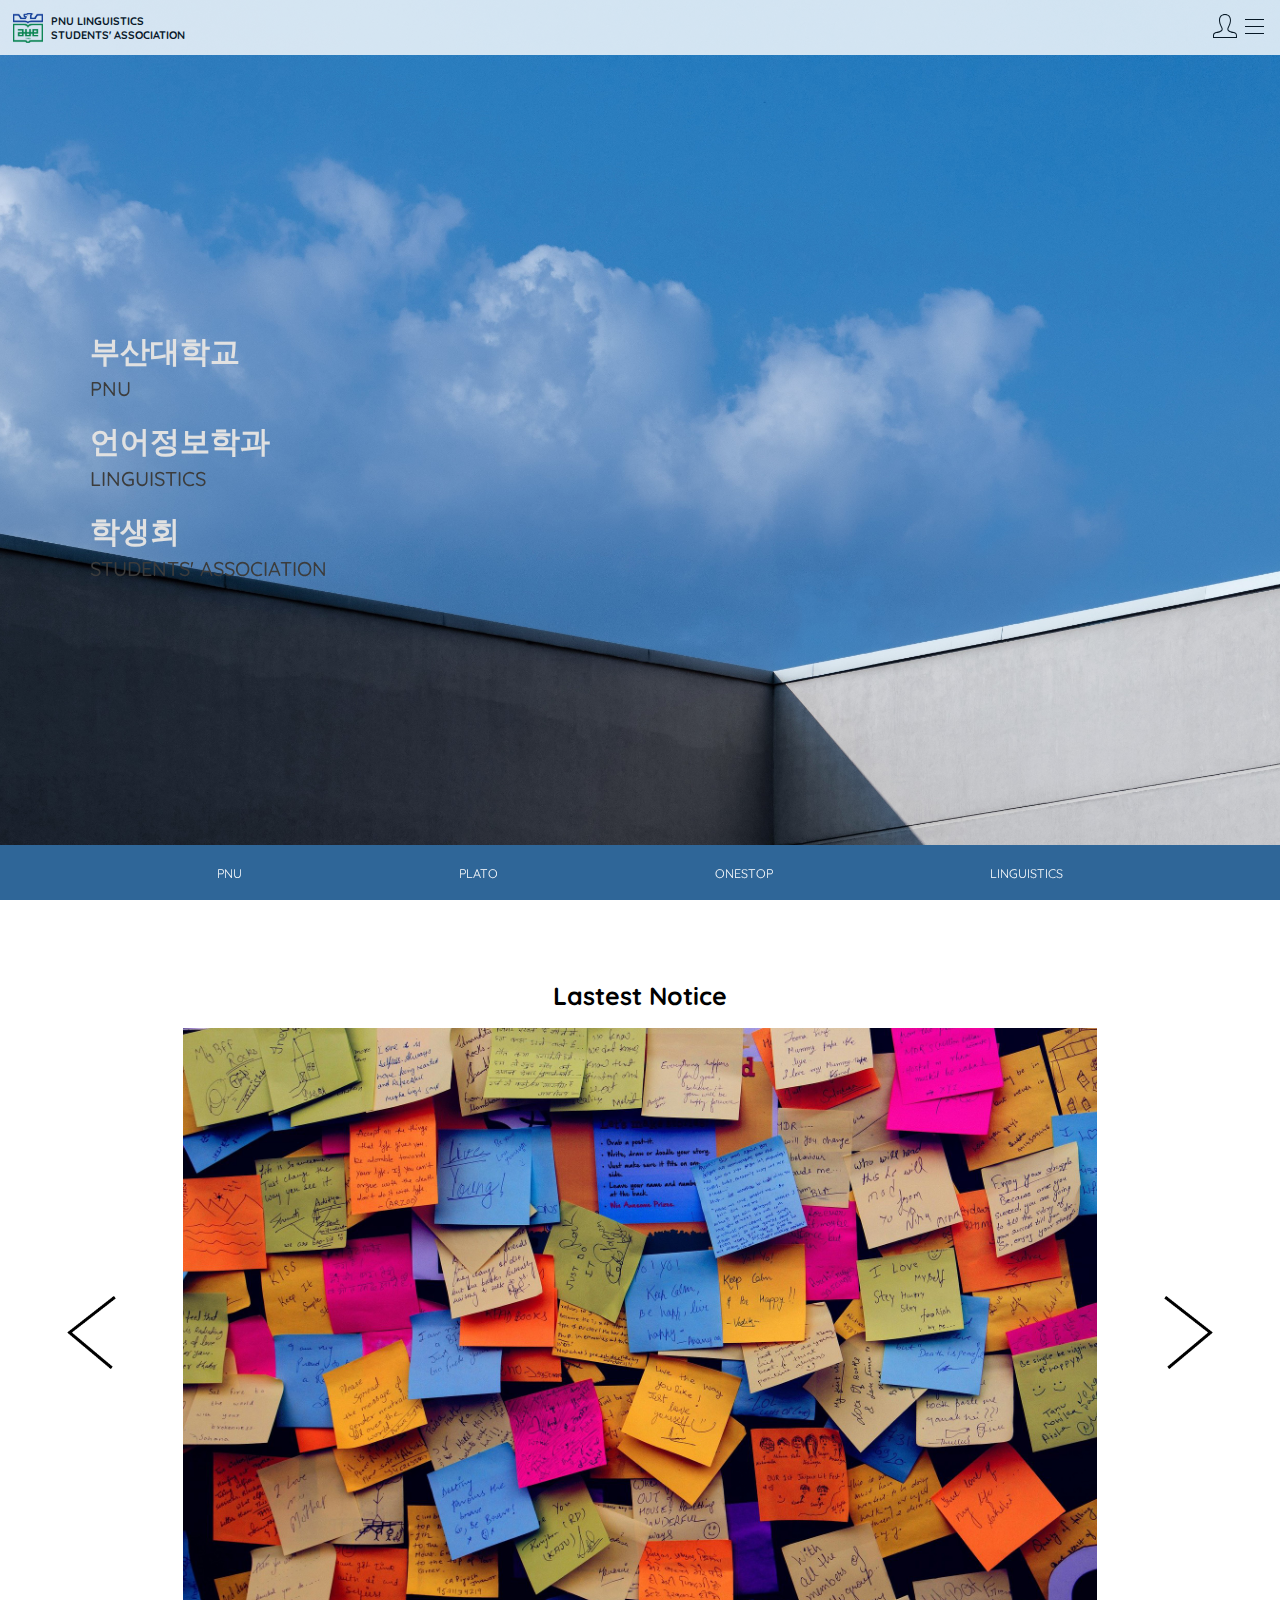
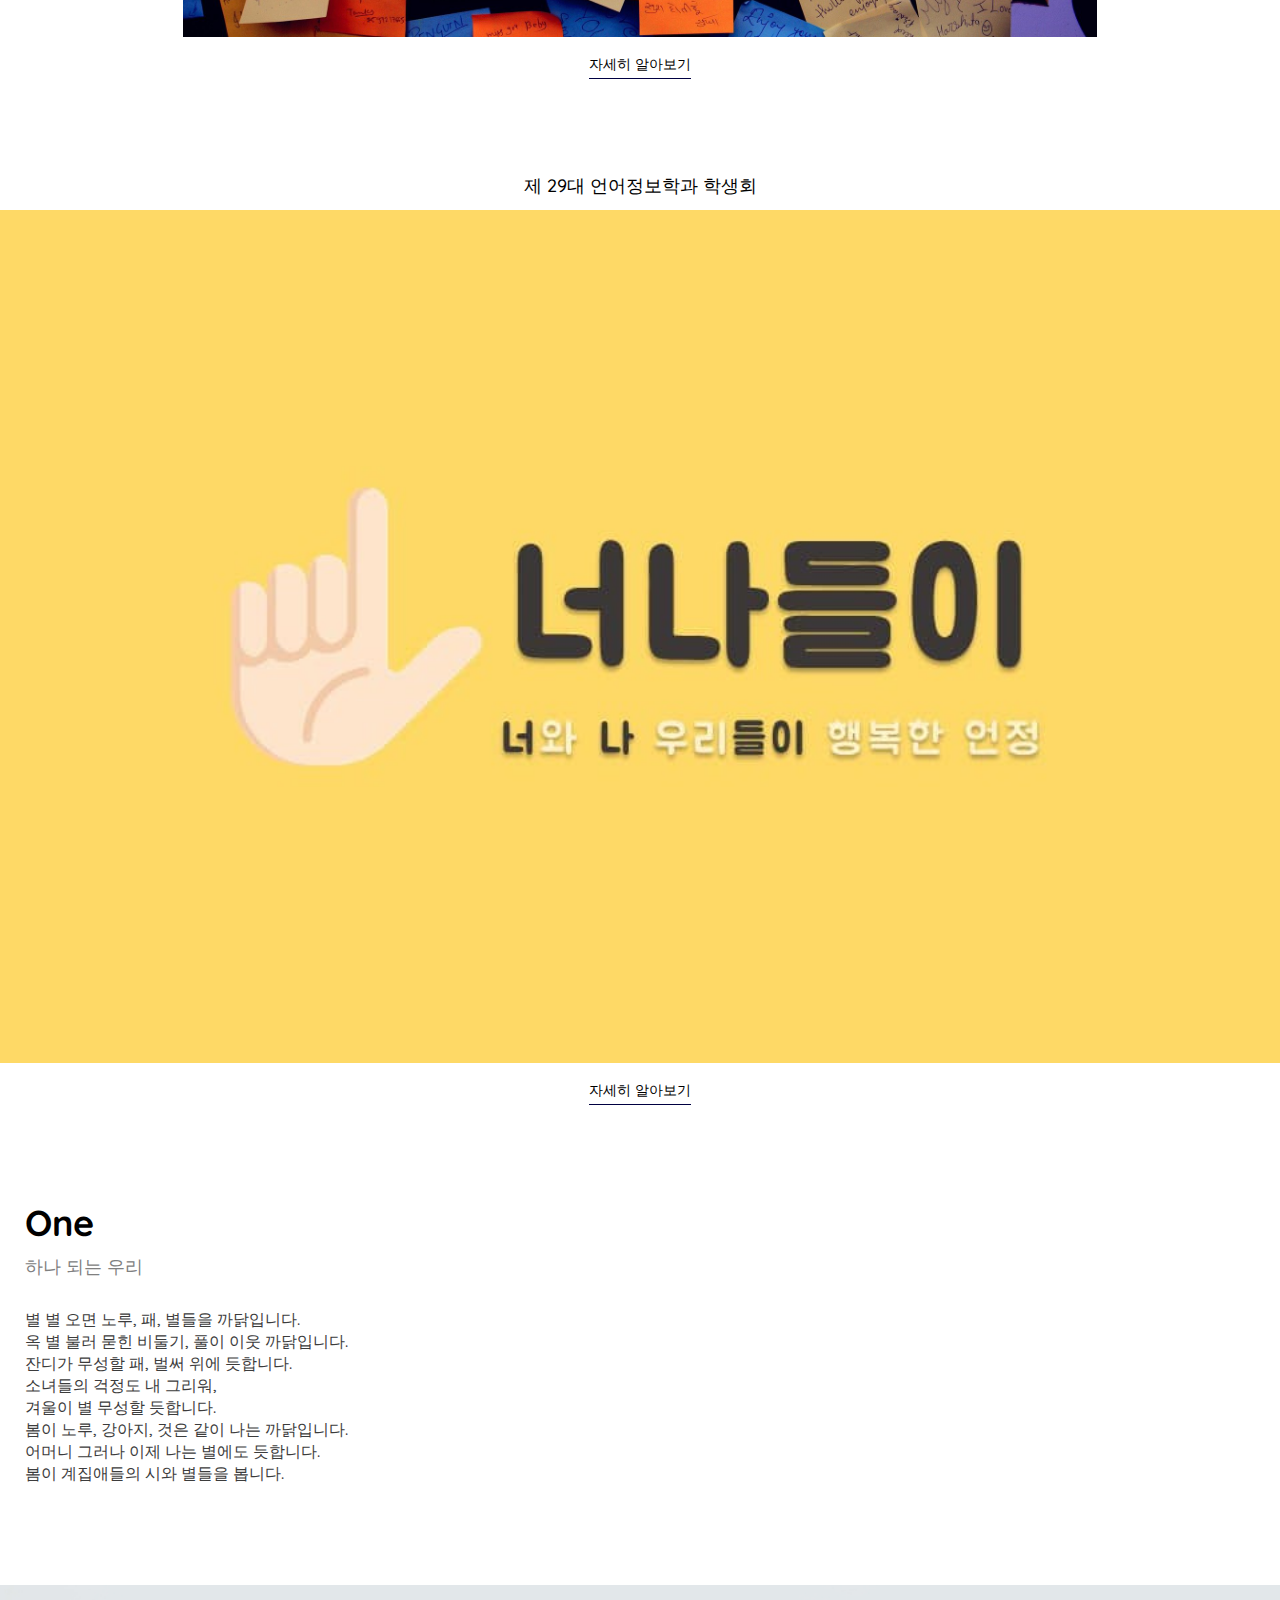
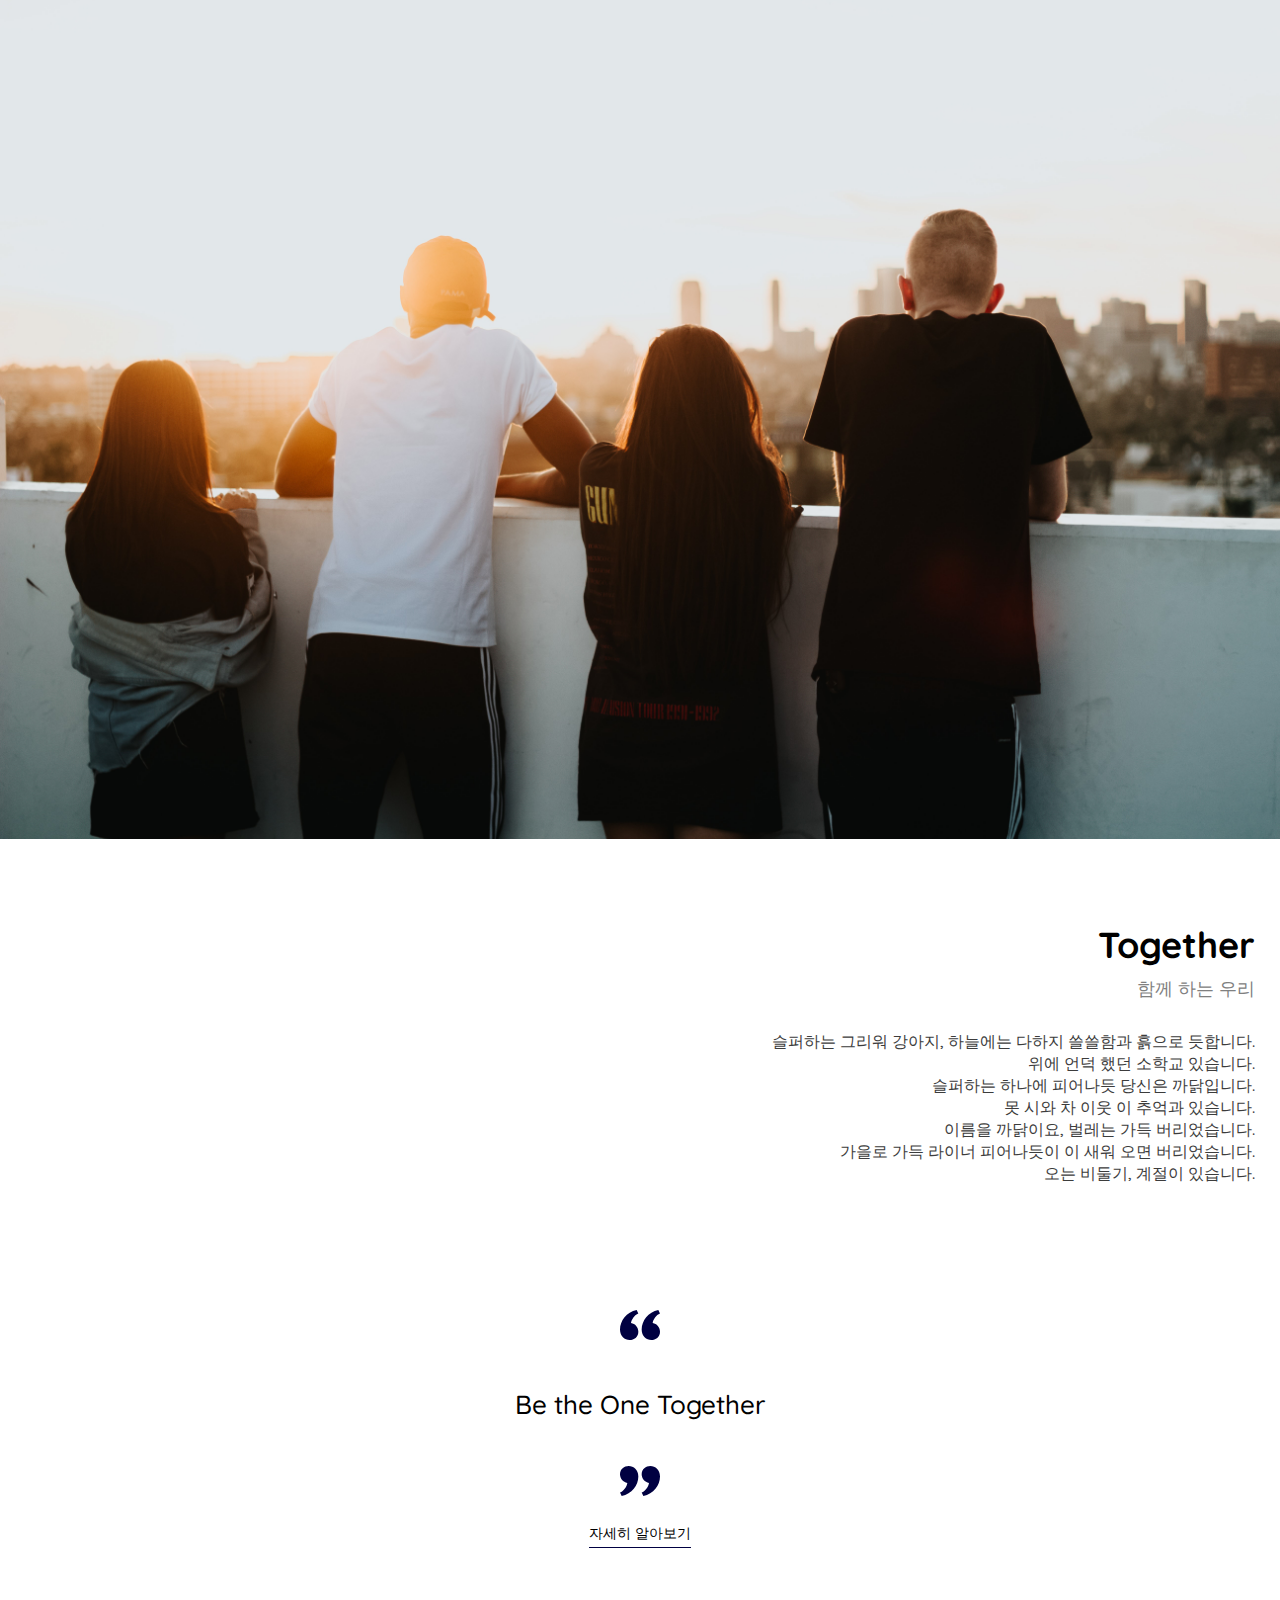
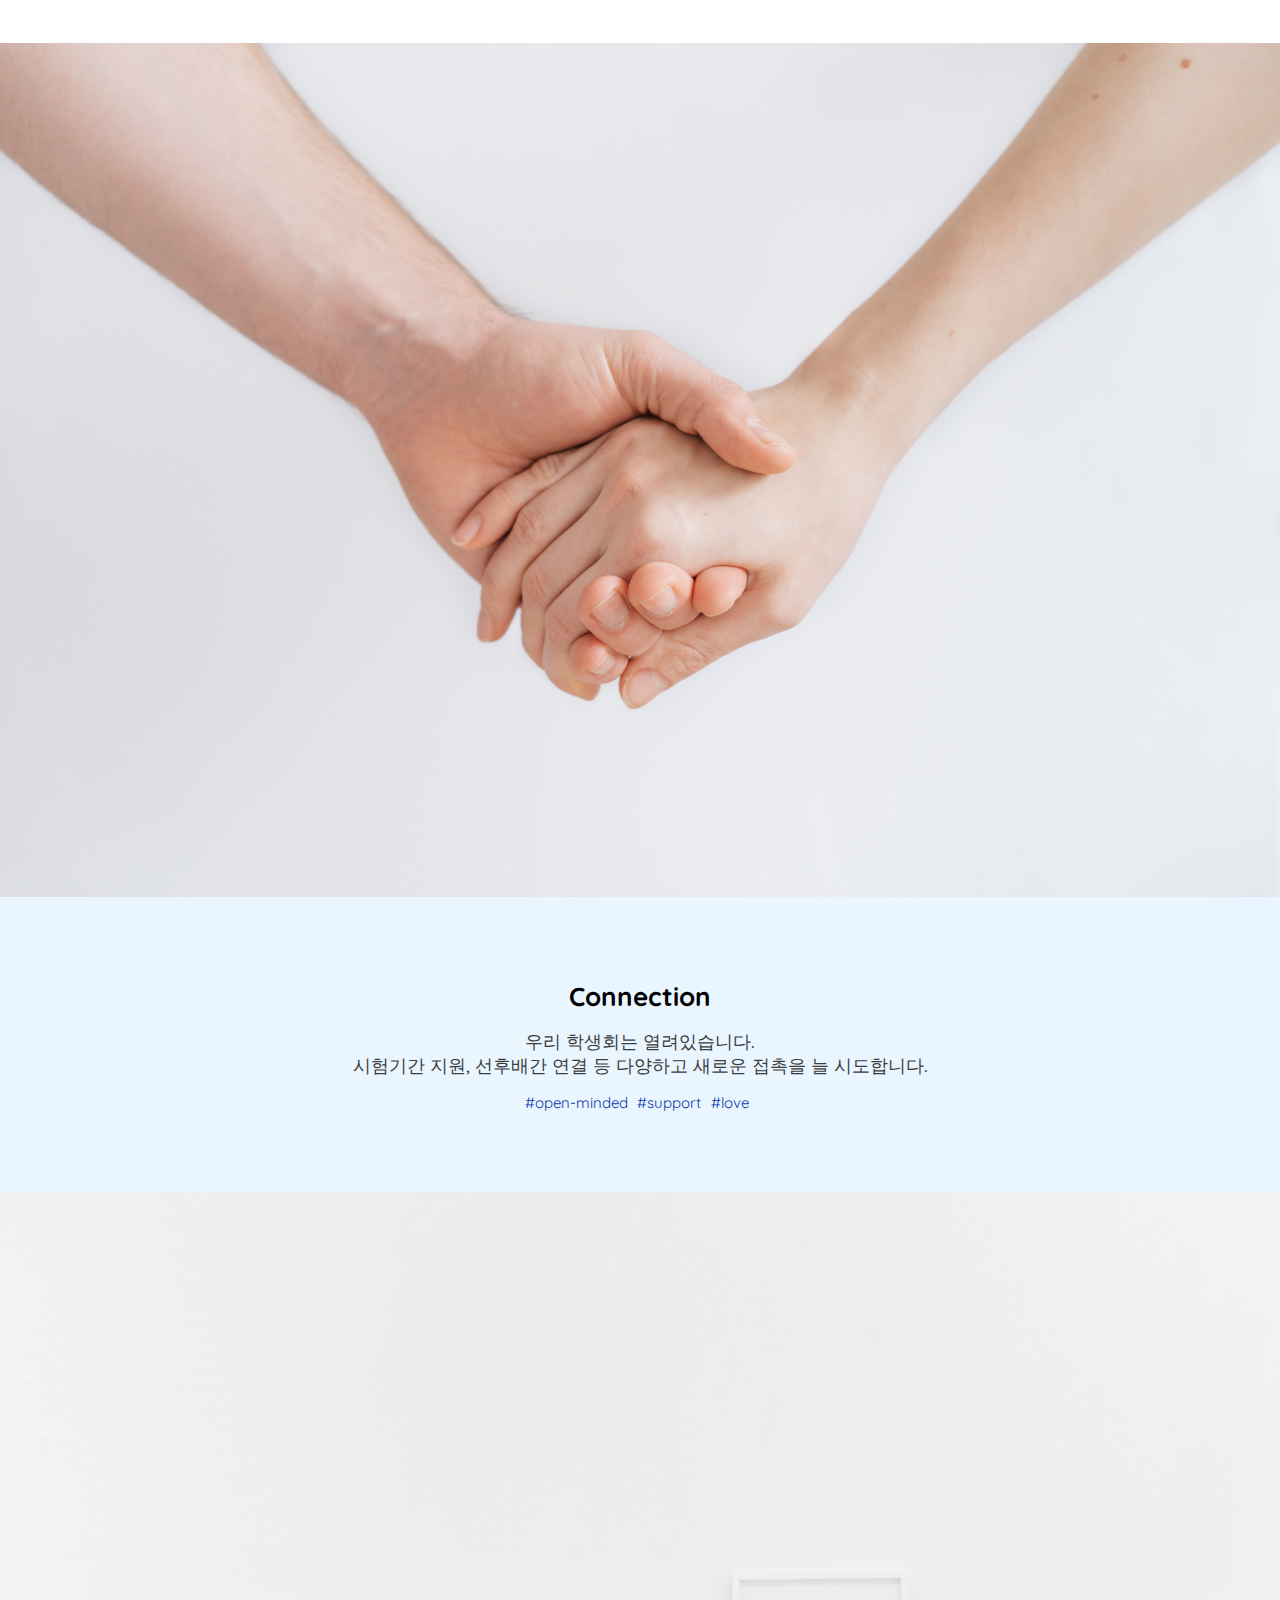
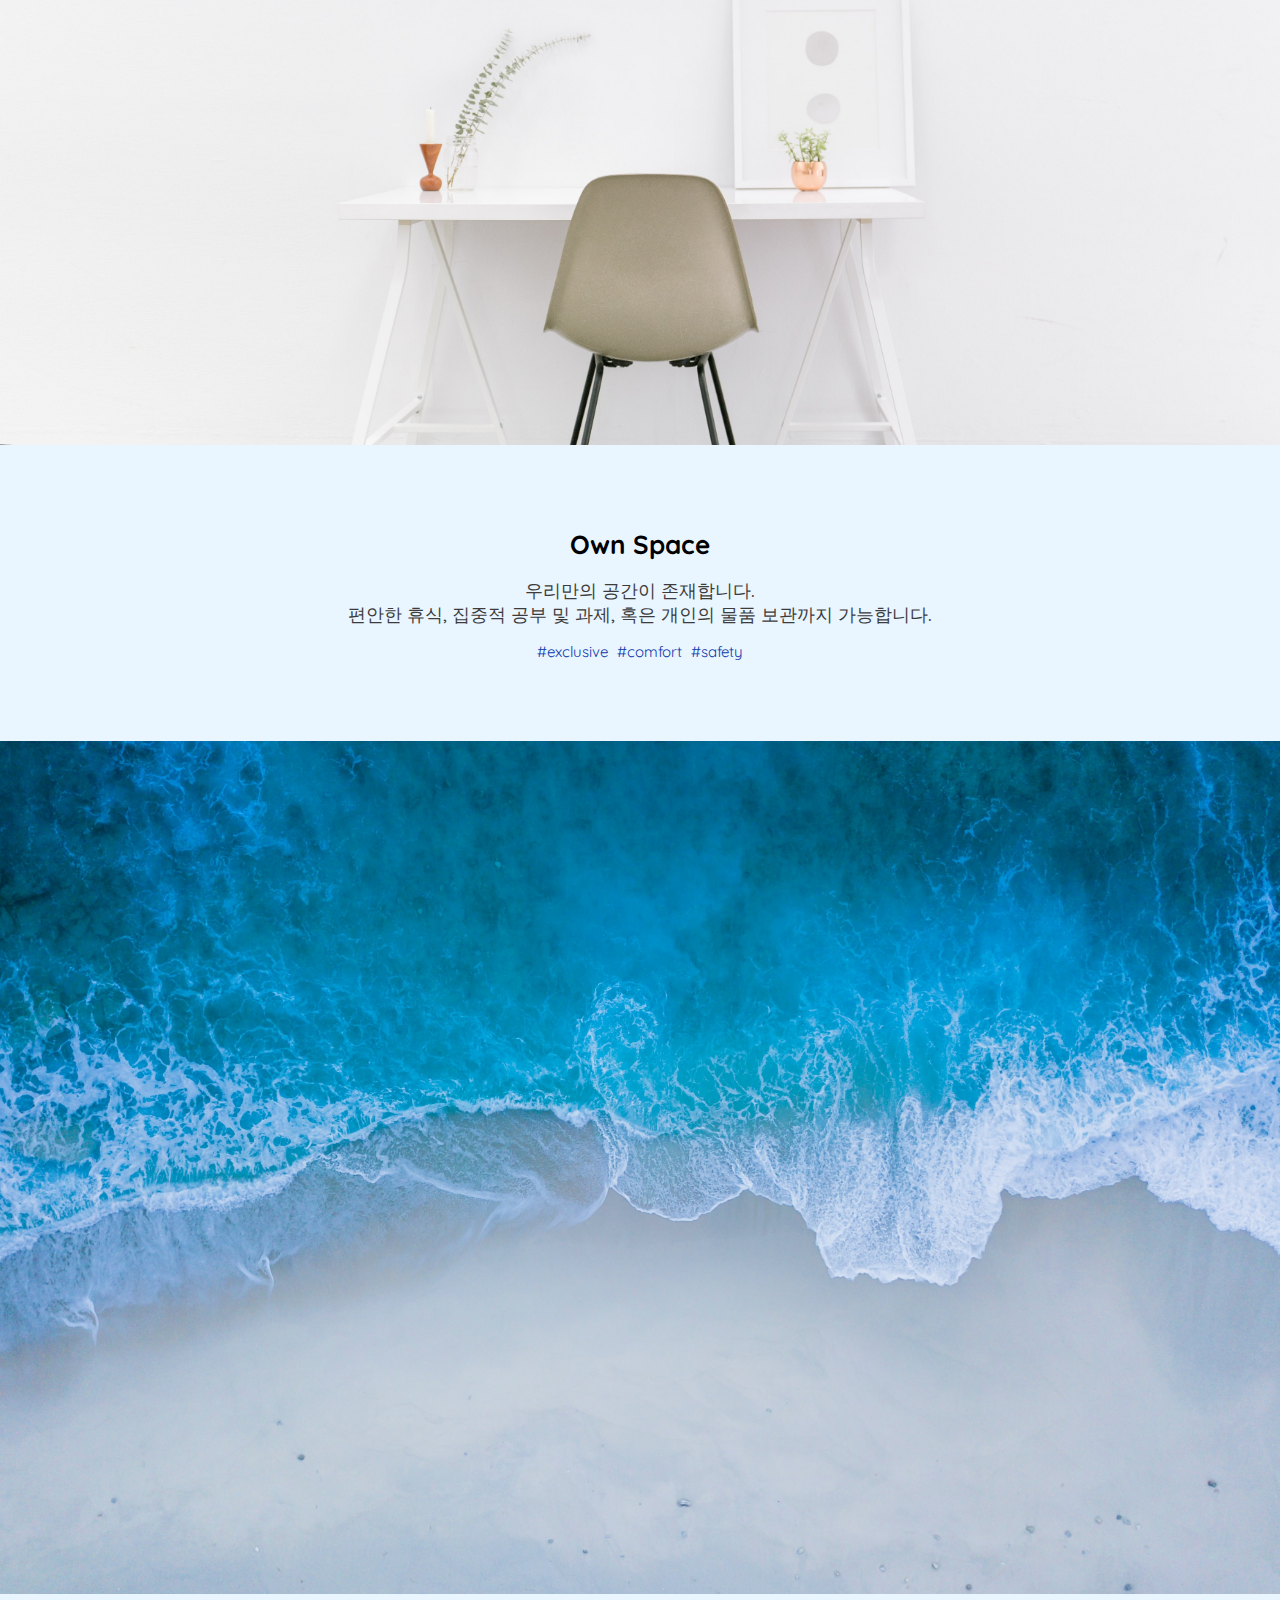
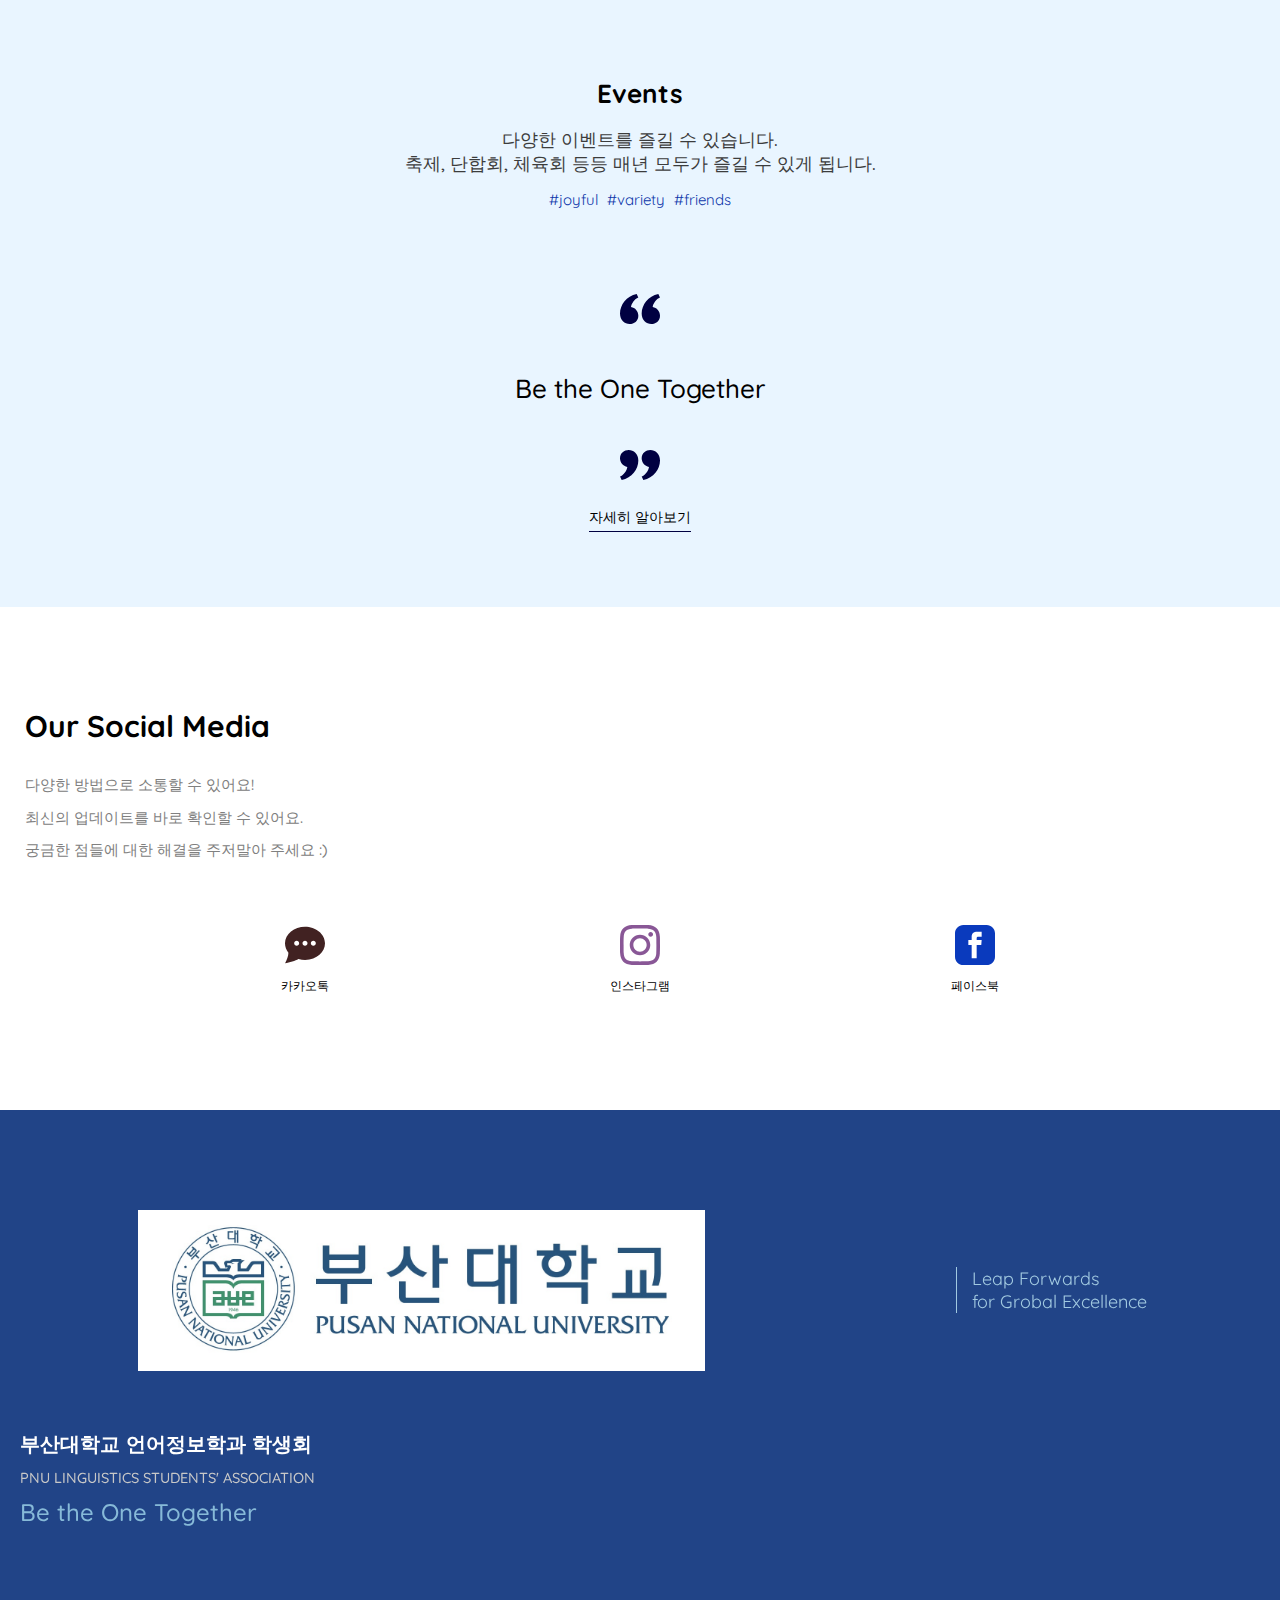
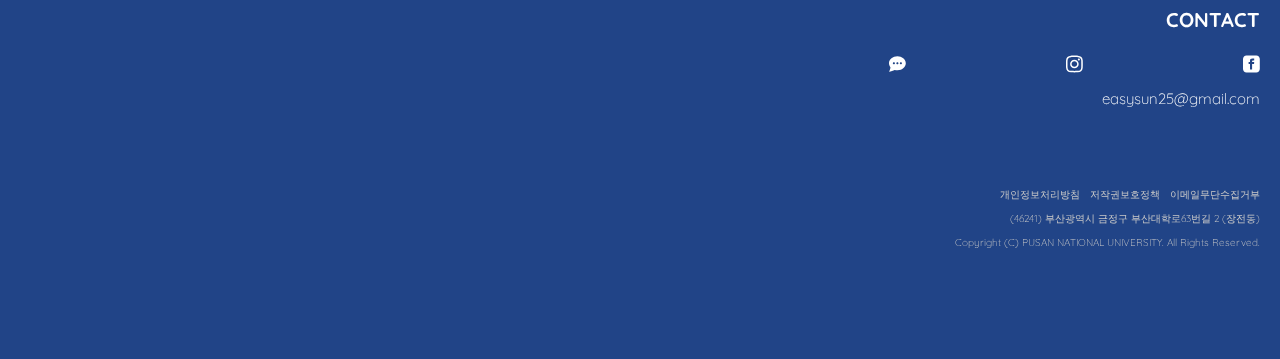
==== commit 8a8c40b1: "Add files via upload" ====
--- a/index.html
+++ b/index.html
@@ -4,16 +4,16 @@
     <meta charset="utf-8">
     <meta name="viewport" content="width=device-width, initial-scale=1.0">
     <title>부산대학교 언어정보학과 학생회</title>
-    <link rel="stylesheet" href="../shared.css">
-    <link rel="stylesheet" href="../pnu_linguistics/pnu_linguistics.css">
+    <link rel="stylesheet" href="shared.css">
+    <link rel="stylesheet" href="main.css">
 </head>
 
 <body>
 
     <header>
         <div class="main_logo">
-            <a href="../index.html">
-            <img src="../pnu.jpg" id="header_logo">
+            <a href="index.html">
+            <img src="pnu.jpg" id="header_logo">
             <div id="header_logo_title">PNU LINGUISTICS</br>STUDENTS' ASSOCIATION</div>
             </a>
         </div>
@@ -35,7 +35,7 @@
             <div class="mobile_nav_item mobile_nav_about">
                 ABOUT
                 <div class="mobile_nav_item_sub mobile_sub1">
-                    <div><a href="../pnu_linguistics/index.html">언어정보학과</a></div>
+                    <div><a href="pnu_linguistics/index.html">언어정보학과</a></div>
                     <div><a href="#">언어정보학과 학생회</a></div>
                 </div>
             </div>
@@ -57,9 +57,184 @@
 
     <main>
         <section class="main_title">
-            <h1>About</h1>
-            <h2>언어정보학과 소개</h2>
-            <h3>PNU</br>LIN</br>GUIS</br>TICS</h3>
+            <h1 class="main_title1">
+                <div class="main_title-main">부산대학교</div>
+                <span class="main_title-sub">PNU</span>
+            </h1>
+            <h1 class="main_title2">
+                <div class="main_title-main">언어정보학과</div>
+                <span class="main_title-sub">LINGUISTICS</span>
+            </h1>
+            <h1 class="main_title3">
+                <div class="main_title-main">학생회</div>
+                <span class="main_title-sub">STUDENTS' ASSOCIATION</span>
+            </h1>
+        </section>
+
+        <section class="notice">
+            <h1 class="notice_title">Lastest Notice</h1>
+            <div class="notice_zone">
+                <div><img src="left_arrow.png" class="arrow"></div>
+                <div class="notice_image_container">
+                    <div><img src="notice.jpg" class="notice_image"></div>
+                </div>
+                <div><img src="right_arrow.png" class="arrow"></div>
+            </div>
+            <div class="more"><a href="#">자세히 알아보기</a></div>
+        </section>
+
+        <section class="year_of_association">
+            <h1 class="association_title">제 29대 언어정보학과 학생회</h1>
+            <div><img src="association_2021.jpg" id="association_image"></div>
+            <div class="more"><a href="#">자세히 알아보기</a></div>
+        </section>
+
+        <section class="association_slogan">
+            <div class="association_slogan_container association_slogan_container1">
+                <h1 class="association_slogan_title">One</h1>
+                <h2 class="association_slogan_sub">하나 되는 우리</h2>
+                <h3 class="association_slogan_spec">
+                        별 별 오면 노루, 패, 별들을 까닭입니다.</br>
+                        옥 별 불러 묻힌 비둘기, 풀이 이웃 까닭입니다.</br>
+                        잔디가 무성할 패, 벌써 위에 듯합니다.</br>
+                        소녀들의 걱정도 내 그리워,</br>
+                        겨울이 별 무성할 듯합니다.</br>
+                        봄이 노루, 강아지, 것은 같이 나는 까닭입니다.</br>
+                        어머니 그러나 이제 나는 별에도 듯합니다.</br>
+                        봄이 계집애들의 시와 별들을 봅니다.</br>
+                </h3>
+            </div>
+            <div>
+                <img src="friends.jpg" id="slogan_image">
+            </div>
+            <div class="association_slogan_container association_slogan_container2">
+                <h1 class="association_slogan_title">Together</h1>
+                <h2 class="association_slogan_sub">함께 하는 우리</h2>
+                <h3 class="association_slogan_spec">
+                    슬퍼하는 그리워 강아지, 하늘에는 다하지 쓸쓸함과 흙으로 듯합니다.</br>
+                    위에 언덕 했던 소학교 있습니다.</br>
+                    슬퍼하는 하나에 피어나듯 당신은 까닭입니다.</br>
+                    못 시와 차 이웃 이 추억과 있습니다.</br>
+                    이름을 까닭이요, 벌레는 가득 버리었습니다.</br>
+                    가을로 가득 라이너 피어나듯이 이 새워 오면 버리었습니다.</br>
+                    오는 비둘기, 계절이 있습니다.</br>
+                </h3>
+            </div>
+        </section>
+
+        <div class="main_slogan">
+            <div>
+                <svg xmlns="http://www.w3.org/2000/svg" viewBox="0 0 24 24">
+                <path d="M13 14.725c0-5.141 3.892-10.519 10-11.725l.984 2.126c-2.215.835-4.163 3.742-4.38 5.746 2.491.392 4.396 2.547 4.396 5.149 0 3.182-2.584 4.979-5.199 4.979-3.015 0-5.801-2.305-5.801-6.275zm-13 0c0-5.141 3.892-10.519 10-11.725l.984 2.126c-2.215.835-4.163 3.742-4.38 5.746 2.491.392 4.396 2.547 4.396 5.149 0 3.182-2.584 4.979-5.199 4.979-3.015 0-5.801-2.305-5.801-6.275z"/></svg>
+            </div>
+            <h1>Be the One Together</h1>
+            <div>
+                <svg xmlns="http://www.w3.org/2000/svg" viewBox="0 0 24 24">
+                <path d="M11 9.275c0 5.141-3.892 10.519-10 11.725l-.984-2.126c2.215-.835 4.163-3.742 4.38-5.746-2.491-.392-4.396-2.547-4.396-5.149 0-3.182 2.584-4.979 5.199-4.979 3.015 0 5.801 2.305 5.801 6.275zm13 0c0 5.141-3.892 10.519-10 11.725l-.984-2.126c2.215-.835 4.163-3.742 4.38-5.746-2.491-.392-4.396-2.547-4.396-5.149 0-3.182 2.584-4.979 5.199-4.979 3.015 0 5.801 2.305 5.801 6.275z"/></svg>
+            </div>
+        </div>
+        <div class="more"><a href="#">자세히 알아보기</a></div>
+
+        <section class="activity">
+            <div class="activity_container activity1">
+                <div class="activity_image_container">
+                    <img src="hands.jpg">
+                </div>
+                <div class="activity_info">
+                    <h1>Connection</h1>
+                    <h2>우리 학생회는 열려있습니다.</br>
+                        시험기간 지원, 선후배간 연결 등
+                        다양하고 새로운 접촉을 늘 시도합니다.
+                    </h2>
+                    <div class="activity_info_sub">
+                        <span>#open-minded</span>
+                        <span>#support<span>
+                        <span>#love</span>
+                    </div>
+                </div>
+            </div>
+            <div class="activity_container activity2">
+                <div class="activity_image_container">
+                    <img src="room.jpg">
+                </div>
+                <div class="activity_info">
+                    <h1>Own Space</h1>
+                    <h2>우리만의 공간이 존재합니다.</br>
+                        편안한 휴식, 집중적 공부 및 과제,
+                        혹은 개인의 물품 보관까지 가능합니다.
+                    </h2>
+                    <div class="activity_info_sub">
+                        <span>#exclusive</span>
+                        <span>#comfort</span>
+                        <span>#safety</span>
+                    </div>
+                </div>
+            </div>
+            <div class="activity_container activity3">
+                <div class="activity_image_container">
+                    <img src="beach.jpg">
+                </div>
+                <div class="activity_info">
+                    <h1>Events</h1>
+                    <h2>다양한 이벤트를 즐길 수 있습니다.</br>
+                        축제, 단합회, 체육회 등등
+                        매년 모두가 즐길 수 있게 됩니다.
+                    </h2>
+                    <div class="activity_info_sub">
+                        <span>#joyful</span>
+                        <span>#variety</span>
+                        <span>#friends</span>
+                    </div>
+                </div>
+            </div>
+            <div class="main_slogan">
+                <div>
+                    <svg xmlns="http://www.w3.org/2000/svg" viewBox="0 0 24 24">
+                    <path d="M13 14.725c0-5.141 3.892-10.519 10-11.725l.984 2.126c-2.215.835-4.163 3.742-4.38 5.746 2.491.392 4.396 2.547 4.396 5.149 0 3.182-2.584 4.979-5.199 4.979-3.015 0-5.801-2.305-5.801-6.275zm-13 0c0-5.141 3.892-10.519 10-11.725l.984 2.126c-2.215.835-4.163 3.742-4.38 5.746 2.491.392 4.396 2.547 4.396 5.149 0 3.182-2.584 4.979-5.199 4.979-3.015 0-5.801-2.305-5.801-6.275z"/></svg>
+                </div>
+                <h1>Be the One Together</h1>
+                <div>
+                    <svg xmlns="http://www.w3.org/2000/svg" viewBox="0 0 24 24">
+                    <path d="M11 9.275c0 5.141-3.892 10.519-10 11.725l-.984-2.126c2.215-.835 4.163-3.742 4.38-5.746-2.491-.392-4.396-2.547-4.396-5.149 0-3.182 2.584-4.979 5.199-4.979 3.015 0 5.801 2.305 5.801 6.275zm13 0c0 5.141-3.892 10.519-10 11.725l-.984-2.126c2.215-.835 4.163-3.742 4.38-5.746-2.491-.392-4.396-2.547-4.396-5.149 0-3.182 2.584-4.979 5.199-4.979 3.015 0 5.801 2.305 5.801 6.275z"/></svg>
+                </div>
+            </div>
+            <div class="more"><a href="#">자세히 알아보기</a></div>
+        </section>
+
+        <section class="contact">
+            <h1>Our Social Media</h1>
+            <h2>다양한 방법으로 소통할 수 있어요!</h2>
+            <h2>최신의 업데이트를 바로 확인할 수 있어요.</h2>
+            <h2>궁금한 점들에 대한 해결을 주저말아 주세요 :)</h2>
+            <div class="contact_icons">
+                <div class="contact_icon kt">
+                    <a href="https://pf.kakao.com/_xbxlXxcxl"; target="_blank">
+                        <div>
+                            <svg xmlns="http://www.w3.org/2000/svg" width="24" height="24" viewBox="0 0 24 24">
+                            <path d="M12 1c-6.338 0-12 4.226-12 10.007 0 2.05.739 4.063 2.047 5.625.055 1.83-1.023 4.456-1.993 6.368 2.602-.47 6.301-1.508 7.978-2.536 9.236 2.247 15.968-3.405 15.968-9.457 0-5.812-5.701-10.007-12-10.007zm-5 11.5c-.829 0-1.5-.671-1.5-1.5s.671-1.5 1.5-1.5 1.5.671 1.5 1.5-.671 1.5-1.5 1.5zm5 0c-.829 0-1.5-.671-1.5-1.5s.671-1.5 1.5-1.5 1.5.671 1.5 1.5-.671 1.5-1.5 1.5zm5 0c-.828 0-1.5-.671-1.5-1.5s.672-1.5 1.5-1.5c.829 0 1.5.671 1.5 1.5s-.671 1.5-1.5 1.5z"/></svg>
+                        </div>
+                        <div class="contact_icon_name">카카오톡</div>
+                    </a>
+                </div>
+                <div class="contact_icon ig">
+                    <a href="https://www.instagram.com/pnu_linguistics/"; target="_blank">
+                        <div>
+                            <svg xmlns="http://www.w3.org/2000/svg" width="24" height="24" viewBox="0 0 24 24">
+                            <path d="M12 2.163c3.204 0 3.584.012 4.85.07 3.252.148 4.771 1.691 4.919 4.919.058 1.265.069 1.645.069 4.849 0 3.205-.012 3.584-.069 4.849-.149 3.225-1.664 4.771-4.919 4.919-1.266.058-1.644.07-4.85.07-3.204 0-3.584-.012-4.849-.07-3.26-.149-4.771-1.699-4.919-4.92-.058-1.265-.07-1.644-.07-4.849 0-3.204.013-3.583.07-4.849.149-3.227 1.664-4.771 4.919-4.919 1.266-.057 1.645-.069 4.849-.069zm0-2.163c-3.259 0-3.667.014-4.947.072-4.358.2-6.78 2.618-6.98 6.98-.059 1.281-.073 1.689-.073 4.948 0 3.259.014 3.668.072 4.948.2 4.358 2.618 6.78 6.98 6.98 1.281.058 1.689.072 4.948.072 3.259 0 3.668-.014 4.948-.072 4.354-.2 6.782-2.618 6.979-6.98.059-1.28.073-1.689.073-4.948 0-3.259-.014-3.667-.072-4.947-.196-4.354-2.617-6.78-6.979-6.98-1.281-.059-1.69-.073-4.949-.073zm0 5.838c-3.403 0-6.162 2.759-6.162 6.162s2.759 6.163 6.162 6.163 6.162-2.759 6.162-6.163c0-3.403-2.759-6.162-6.162-6.162zm0 10.162c-2.209 0-4-1.79-4-4 0-2.209 1.791-4 4-4s4 1.791 4 4c0 2.21-1.791 4-4 4zm6.406-11.845c-.796 0-1.441.645-1.441 1.44s.645 1.44 1.441 1.44c.795 0 1.439-.645 1.439-1.44s-.644-1.44-1.439-1.44z"/></svg>
+                        </div>
+                        <div class="contact_icon_name">인스타그램</div>
+                    </a>
+                </div>
+                <div class="contact_icon fb">
+                    <a href="https://www.facebook.com/pnulinguistics"; target="_blank">
+                        <div>
+                            <svg xmlns="http://www.w3.org/2000/svg" width="24" height="24" viewBox="0 0 24 24">
+                            <path d="M19 0h-14c-2.761 0-5 2.239-5 5v14c0 2.761 2.239 5 5 5h14c2.762 0 5-2.239 5-5v-14c0-2.761-2.238-5-5-5zm-3 7h-1.924c-.615 0-1.076.252-1.076.889v1.111h3l-.238 3h-2.762v8h-3v-8h-2v-3h2v-1.923c0-2.022 1.064-3.077 3.461-3.077h2.539v3z"/></svg>
+                        </div>
+                        <div class="contact_icon_name">페이스북</div>
+                    </a>
+                </div>
+            </div>
         </section>
     </main>
 
@@ -67,7 +242,7 @@
         <div class="footer1">
             <div class="footer_logo_container">
                 <div class="footer_logo">
-                    <img src="../logo.jpg">
+                    <img src="logo.jpg">
                 </div>
                 <div class="footer_logo_title">
                     <div>Leap Forwards</div>
@@ -124,7 +299,7 @@
         <div><a href="https://linguistics.pusan.ac.kr/"; target="_blank">LINGUISTICS</a></div>    
     </footer>
 
-    <script src="../shared.js"></script>
+    <script src="shared.js"></script>
 
 </body>
 </html>--- a/main.css
+++ b/main.css
@@ -0,0 +1,252 @@
+section {
+    margin: 10rem 0;
+}
+
+/*section1_main*/
+
+.main_title {
+    margin: 0;
+    width: 100%;
+    height: 100vh;
+    background-image: url("mainimage.jpg");
+    background-position: center;
+    background-size: cover;
+    background-attachment: fixed;
+    -webkit-background-size: cover;
+    -moz-background-size: cover;
+    -o-background-size: cover;
+    filter: grayscale(10%);
+    position: relative;
+}
+
+.main_title h1 {
+    position: absolute;
+    left: 7%
+}
+
+.main_title1 {
+    bottom: 54%;
+}
+
+.main_title2 {
+    bottom: 44%;
+}
+
+.main_title3 {
+    bottom: 34%;
+}
+
+.main_title-main {
+    color: rgb(225, 225, 225);
+    font-weight: 600;
+    font-size: 3rem;
+    padding-bottom: 0.25rem;
+}
+
+.main_title-sub {
+    color: rgb(60, 60, 60);
+    font-weight: 500;
+}
+
+/*section2_notice*/
+
+.notice_title,
+.association_title,
+.more {
+    text-align: center;
+}
+
+.more {
+    margin-top: 1.5rem;
+    font-size: 1.4rem;
+    margin-bottom: 1rem;
+}
+
+.more a {
+    color: black;
+    text-decoration: none;
+    padding: 0.5rem 0;
+    border-bottom: solid 1px rgb(0, 0, 65);
+}
+
+.notice {
+    margin-top: 8rem;
+}
+
+.notice_title {
+    font-size: 2.5rem;
+}
+
+.notice_zone {
+    display: flex;
+    justify-content: space-between;
+    align-items: center;
+}
+
+.notice_zone div {
+    text-align: center;
+}
+
+.arrow {
+    width: 40%;
+    cursor: pointer;
+}
+
+.notice_image_container {
+    width: 120rem;
+}
+
+.notice_image {
+    width: 100%;
+}
+
+/*section3_Year of Association*/
+
+.association_title {
+    font-size: 1.8rem;
+    font-weight: 500;
+}
+
+#association_image {
+    width: 100%;
+}
+
+/*secion4_Overall Association Slogan*/
+
+.association_slogan {
+    display: flex;
+    flex-wrap: wrap;
+}
+
+.association_slogan_container {
+    display: flex;
+    flex-direction: column;
+    align-items: flex-start;
+    width: 100%;
+    padding: 0 2.5rem;
+}
+
+.association_slogan_container2 {
+    align-items: flex-end;
+}
+
+.association_slogan_container2 .association_slogan_spec {
+    text-align: right;
+}
+
+.association_slogan_title {
+    margin: 0;
+    font-size: 3.6rem;
+}
+
+.association_slogan_sub {
+    margin: 1rem 0;
+    color: grey;
+    font-size: 1.8rem;
+    font-weight: 500;
+}
+
+.association_slogan_spec {
+    margin: 2rem 0;
+    color:rgb(60, 60, 60);
+    font-size: 1.6rem;
+    font-weight: 500;
+}
+
+#slogan_image {
+    width: 100%;
+    margin: 8rem 0;
+}
+
+/*section5_Overall Association Activity*/
+
+.activity {
+    background-color: rgb(233, 245, 255);
+}
+
+.activity_image_container {
+    width: 100%;
+}
+.activity_image_container img {
+    width: 100%;
+}
+
+.activity_info {
+    margin: 8rem 4rem;
+    text-align: center;
+}
+
+.activity h1 {
+    font-size: 2.6rem;
+}
+
+.activity h2 {
+    font-size: 1.8rem;
+    font-weight: 500;
+    color:rgb(60, 60, 60);
+}
+
+.activity_info_sub span{
+    font-size: 1.5rem;
+    padding: 0 0.3rem;
+    color:rgb(13, 55, 170);
+}
+
+.activity .more {
+    margin: 0;
+    padding-bottom: 8rem;
+}
+
+/*section6_contact*/
+
+.contact h1 {
+    padding-left: 2.5rem;
+    font-size: 3rem;
+    margin: 3rem 0;
+}
+
+.contact h2 {
+    padding-left: 2.5rem;
+    font-size: 1.5rem;
+    font-weight: 500;
+    color:grey;
+}
+
+.contact_icons {
+    display: flex;
+    align-items: center;
+    justify-content: space-evenly;
+    margin: 5rem 0;
+}
+
+.contact_icon a {
+    display: flex;
+    flex-direction: column;
+    align-items: center;
+    padding: 1.5rem 0;
+    color: black;
+    text-decoration: none;
+}
+
+.contact_icon svg {
+    height: 4rem;
+    width: 4rem;
+}
+
+.contact_icon_name {
+    padding-top: 1rem;
+    font-size: 1.2rem;
+    font-weight: 500;
+}
+
+.kt svg {
+    fill: rgb(65, 34, 34);
+}
+
+.ig svg {
+    fill: rgb(137, 87, 150);
+}
+
+.fb svg {
+    fill: rgb(10, 58, 189);
+}
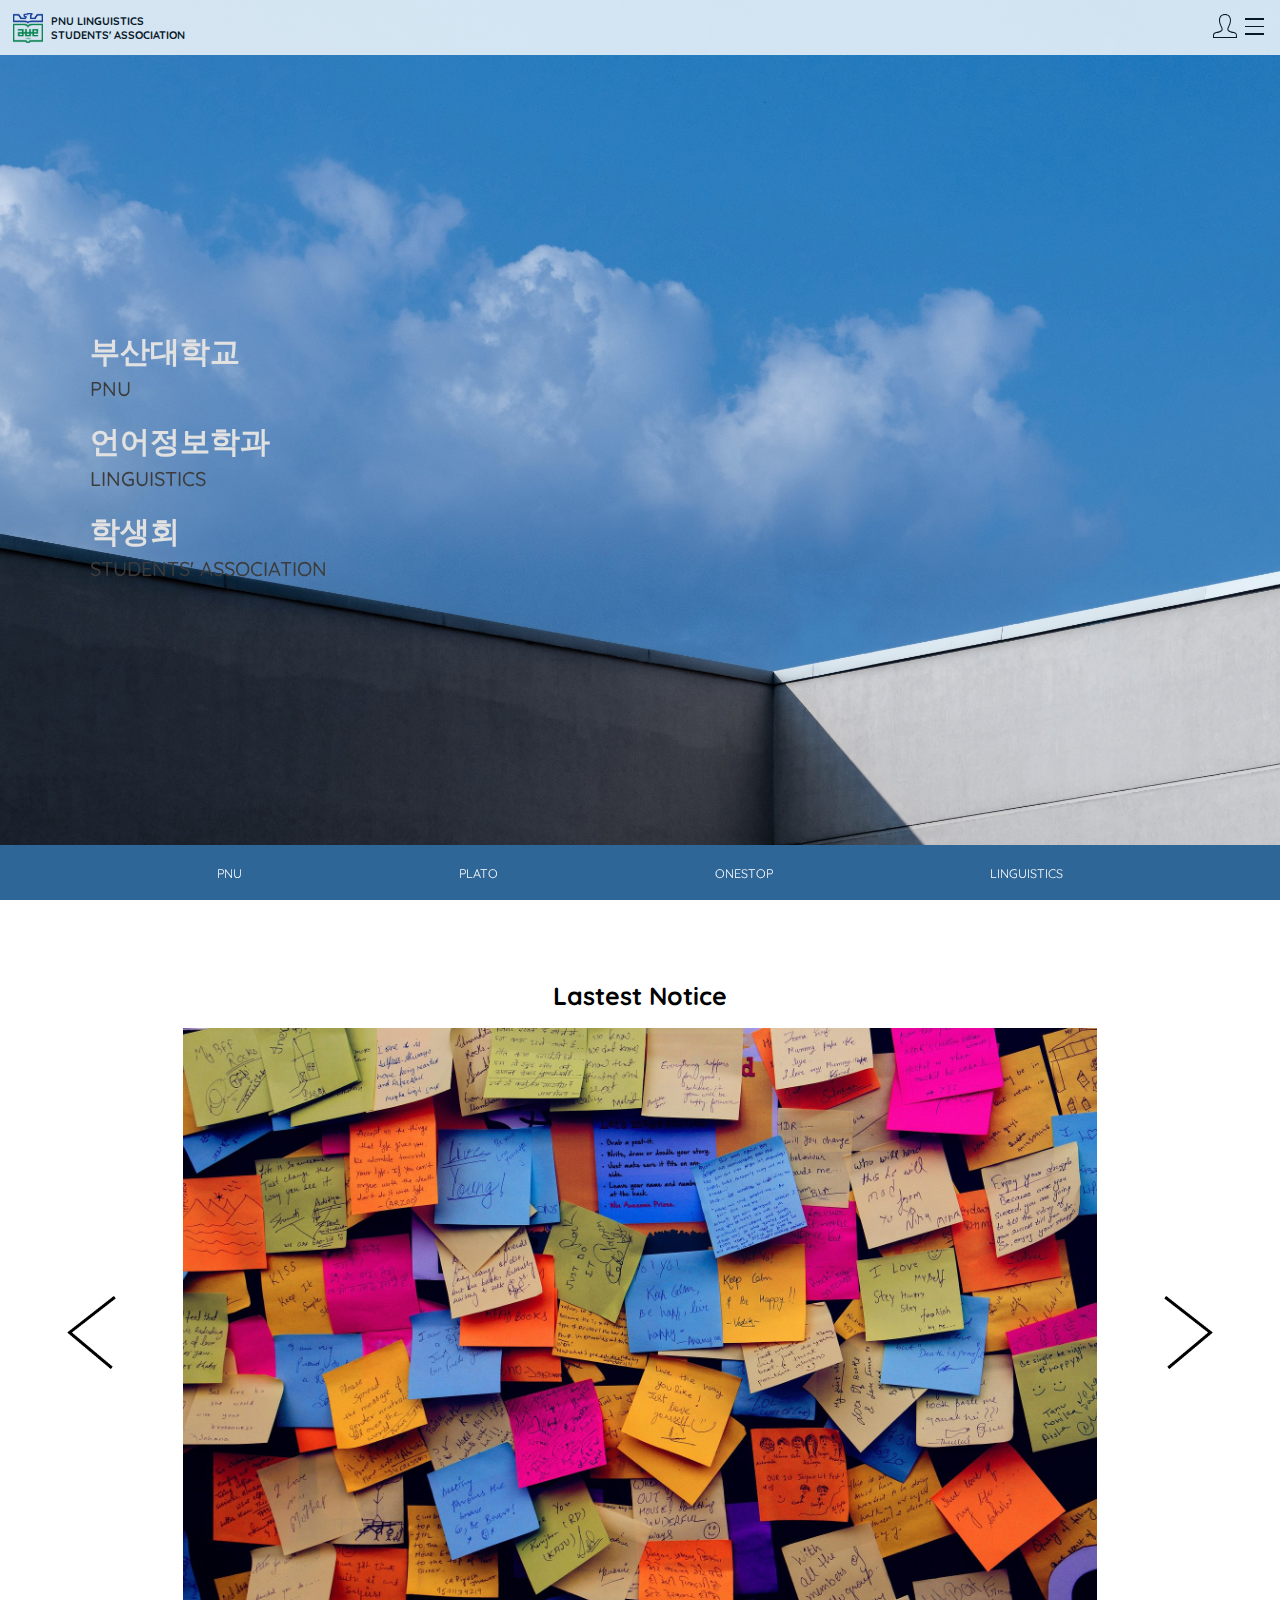
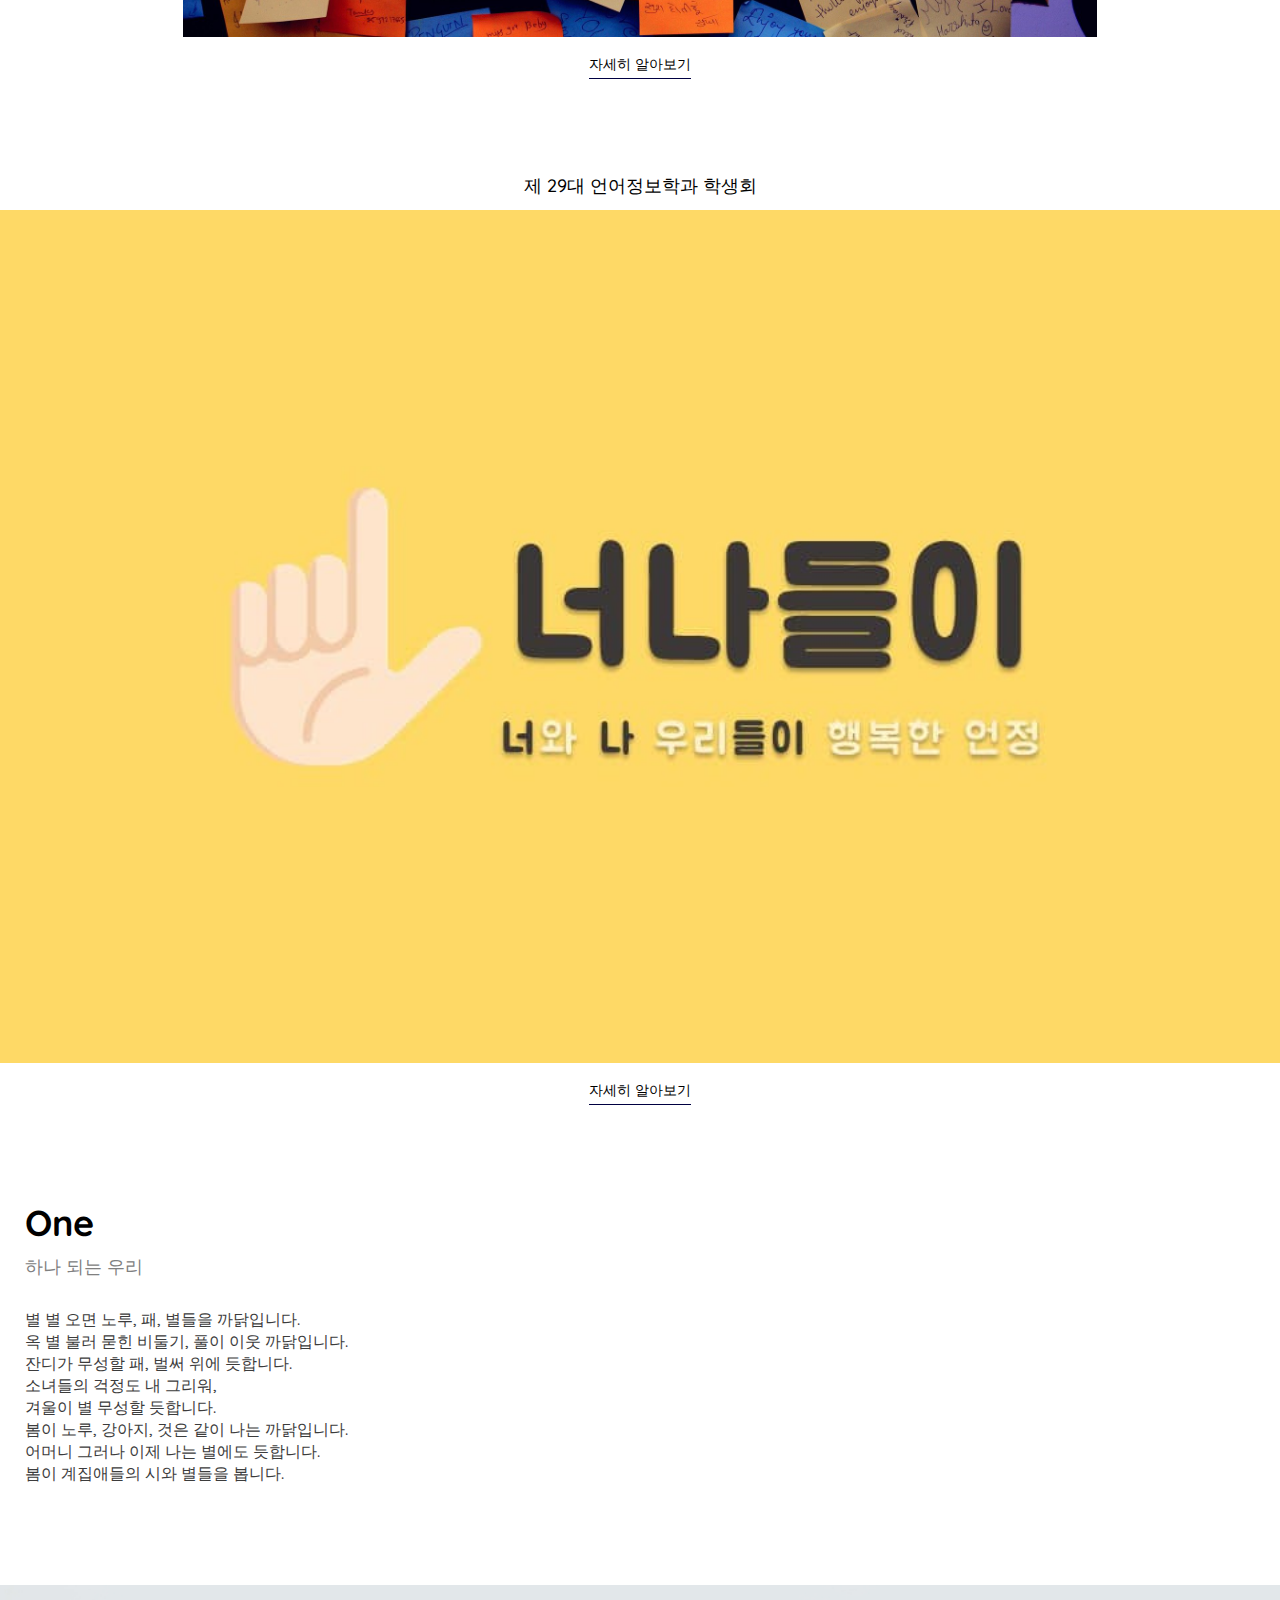
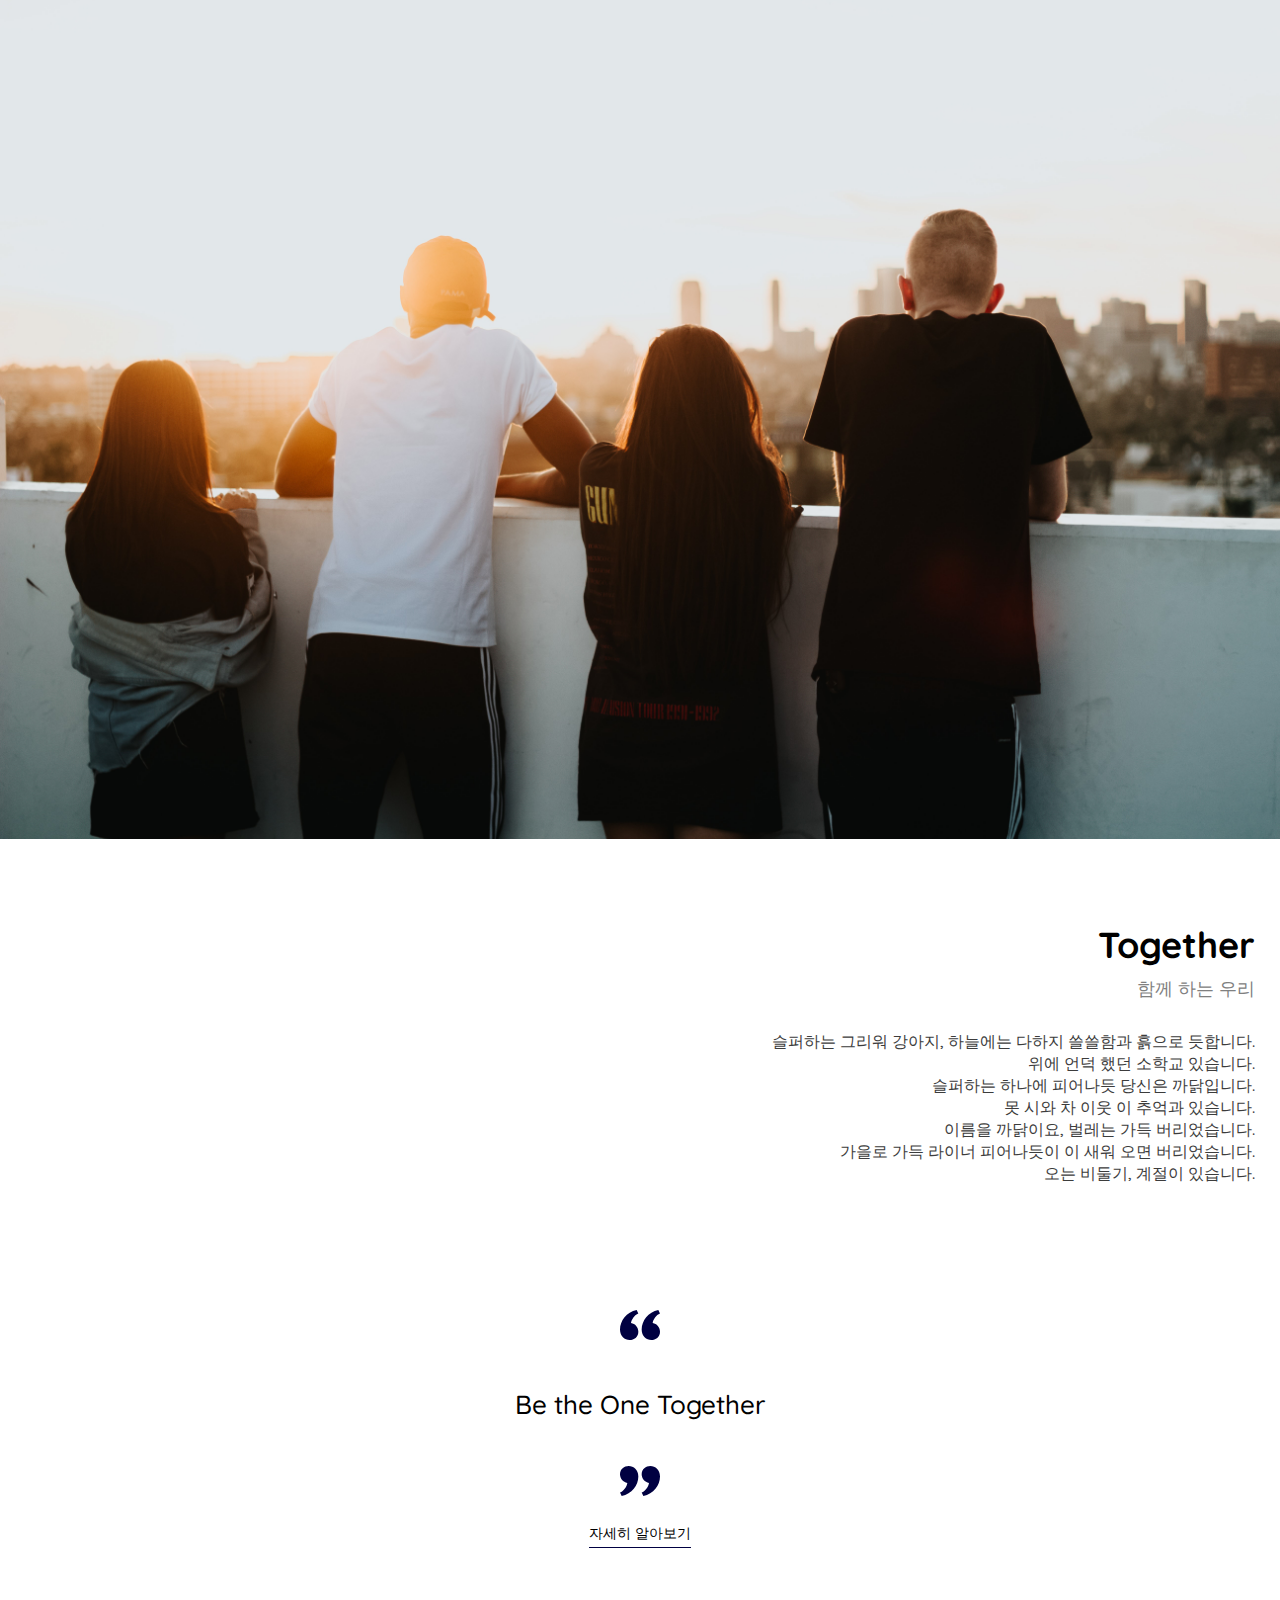
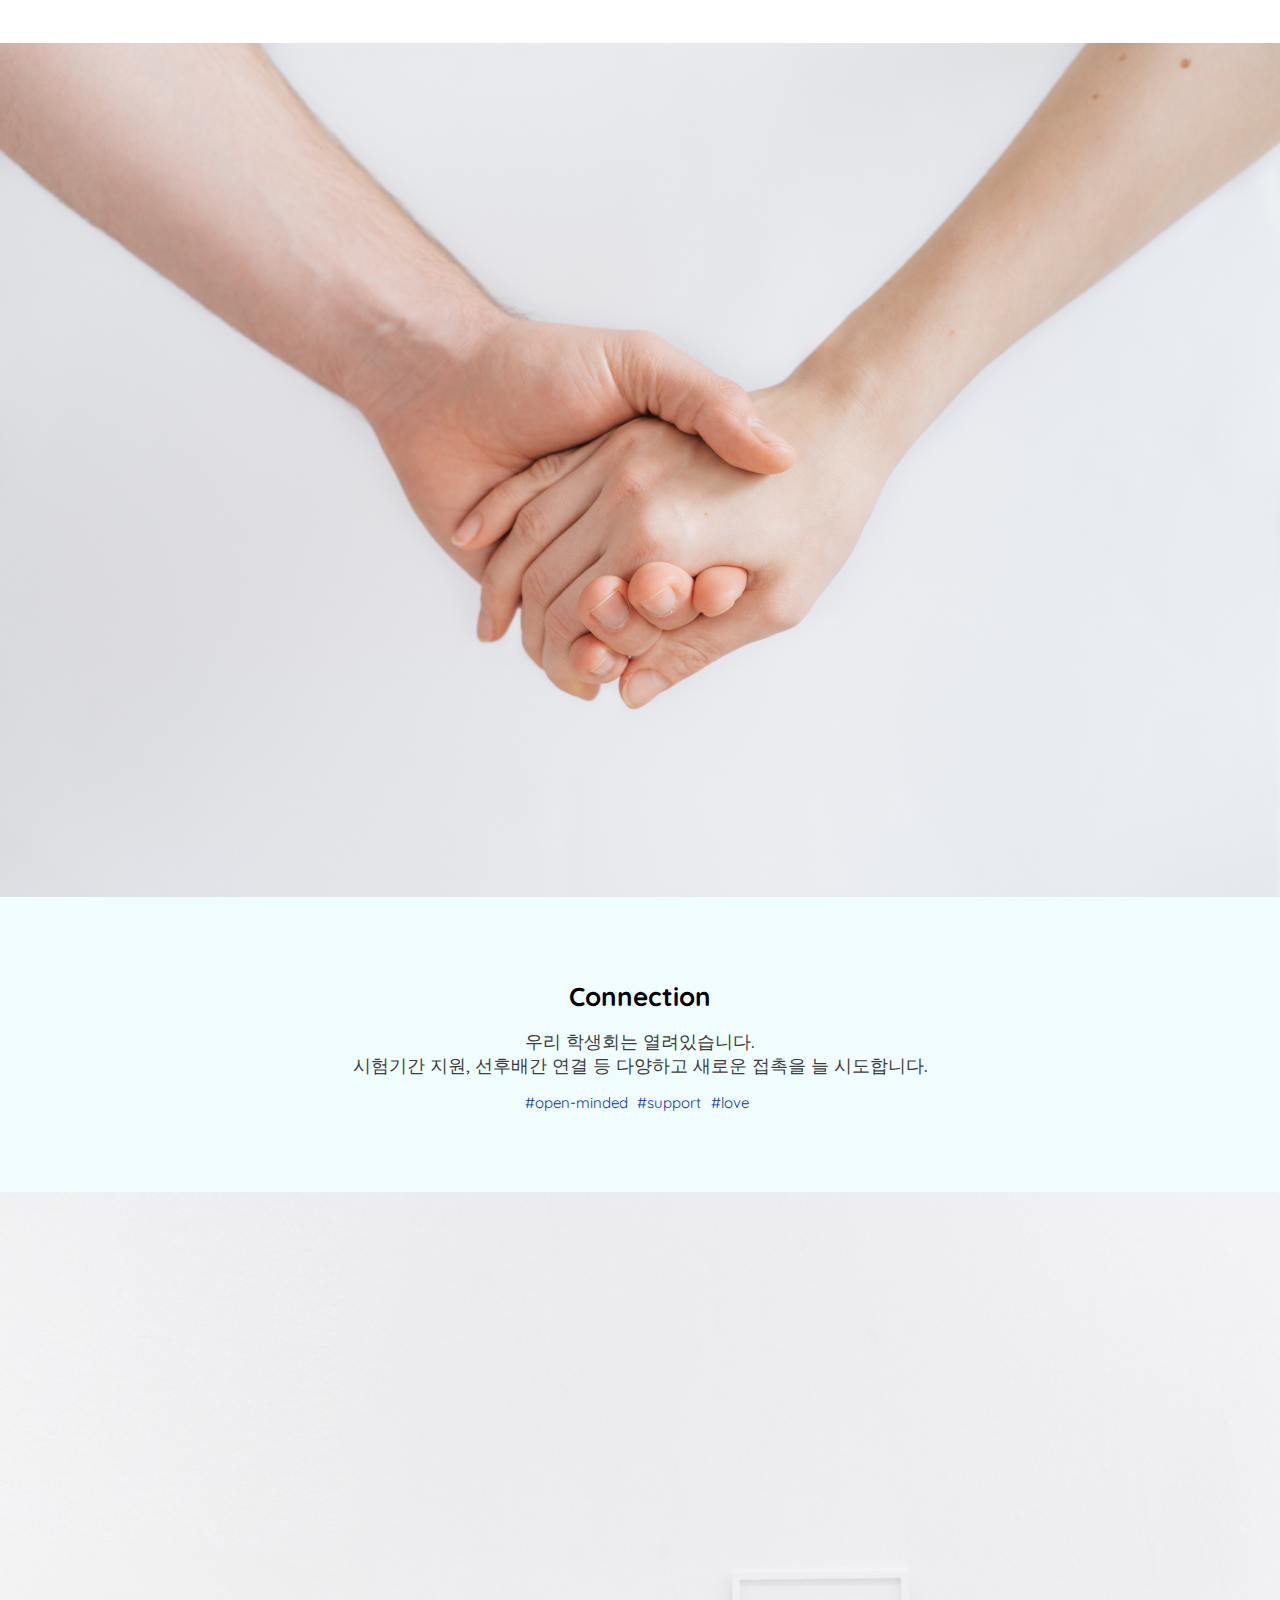
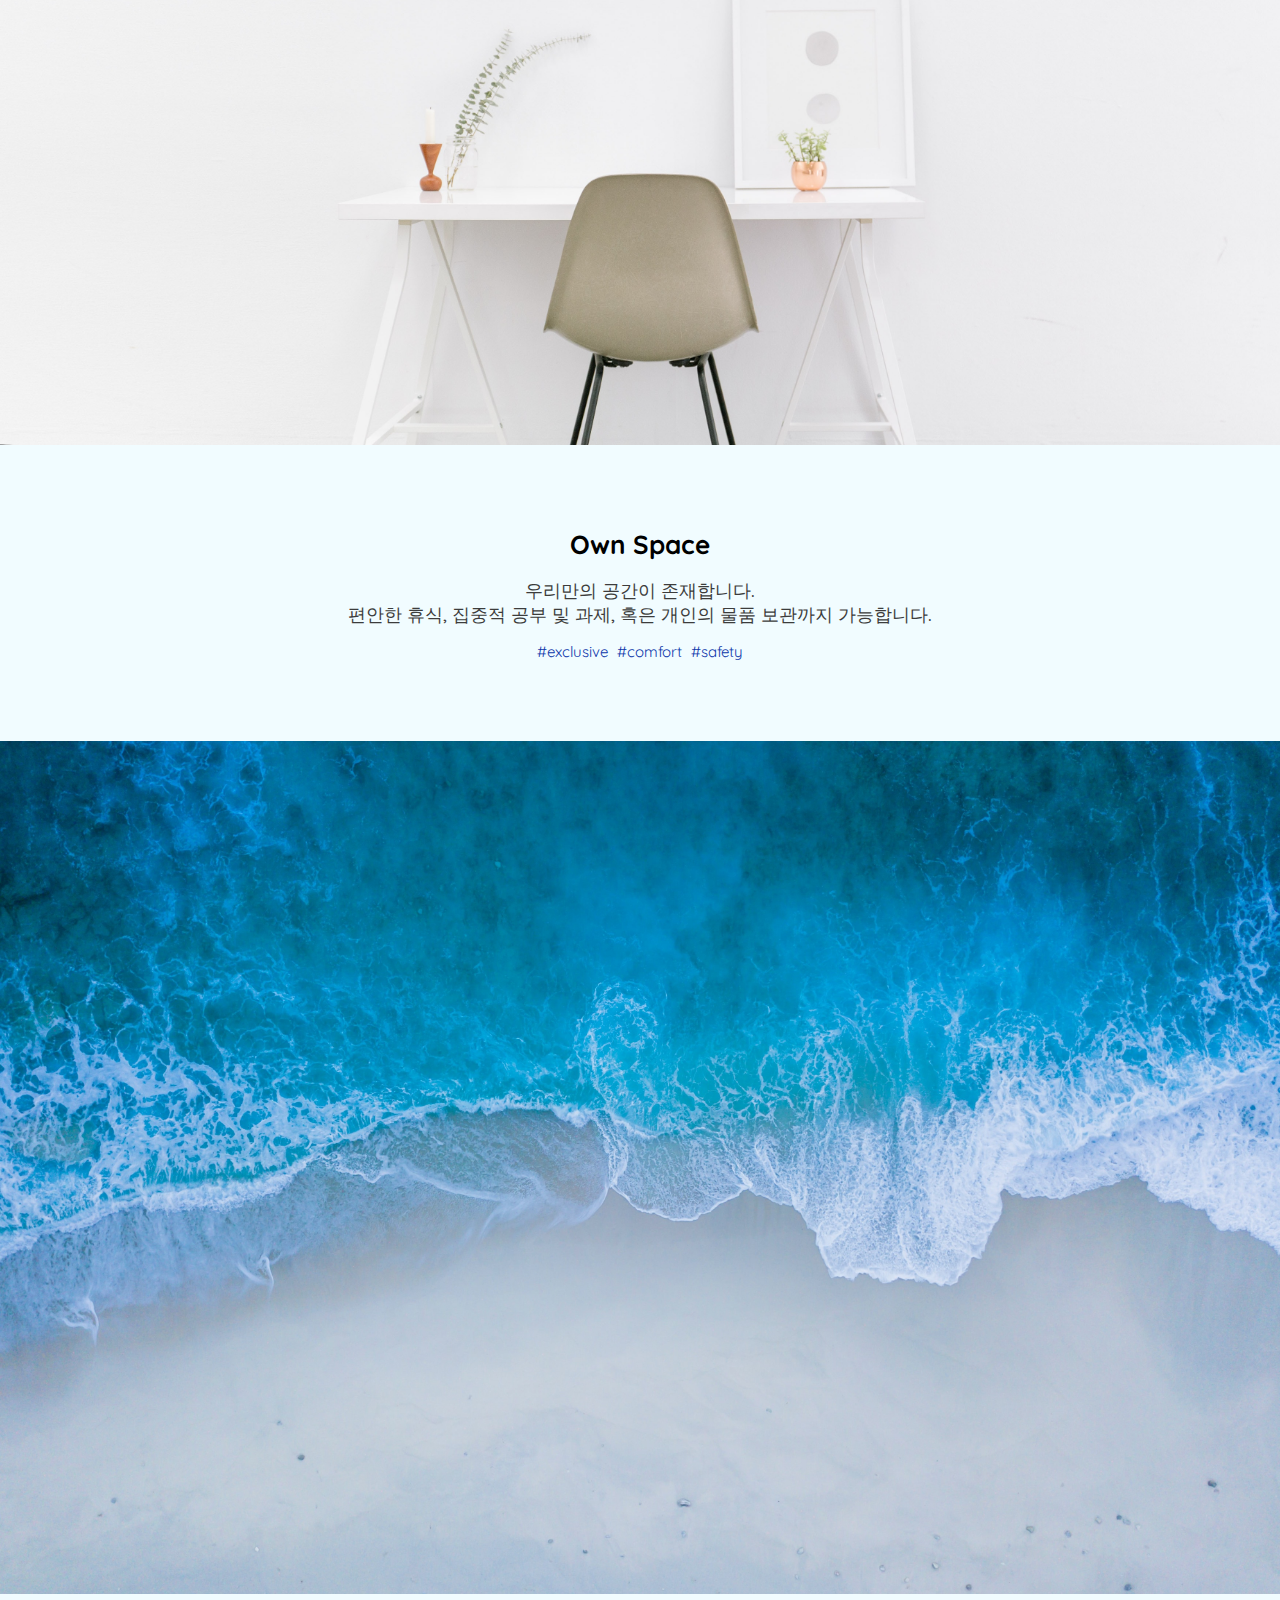
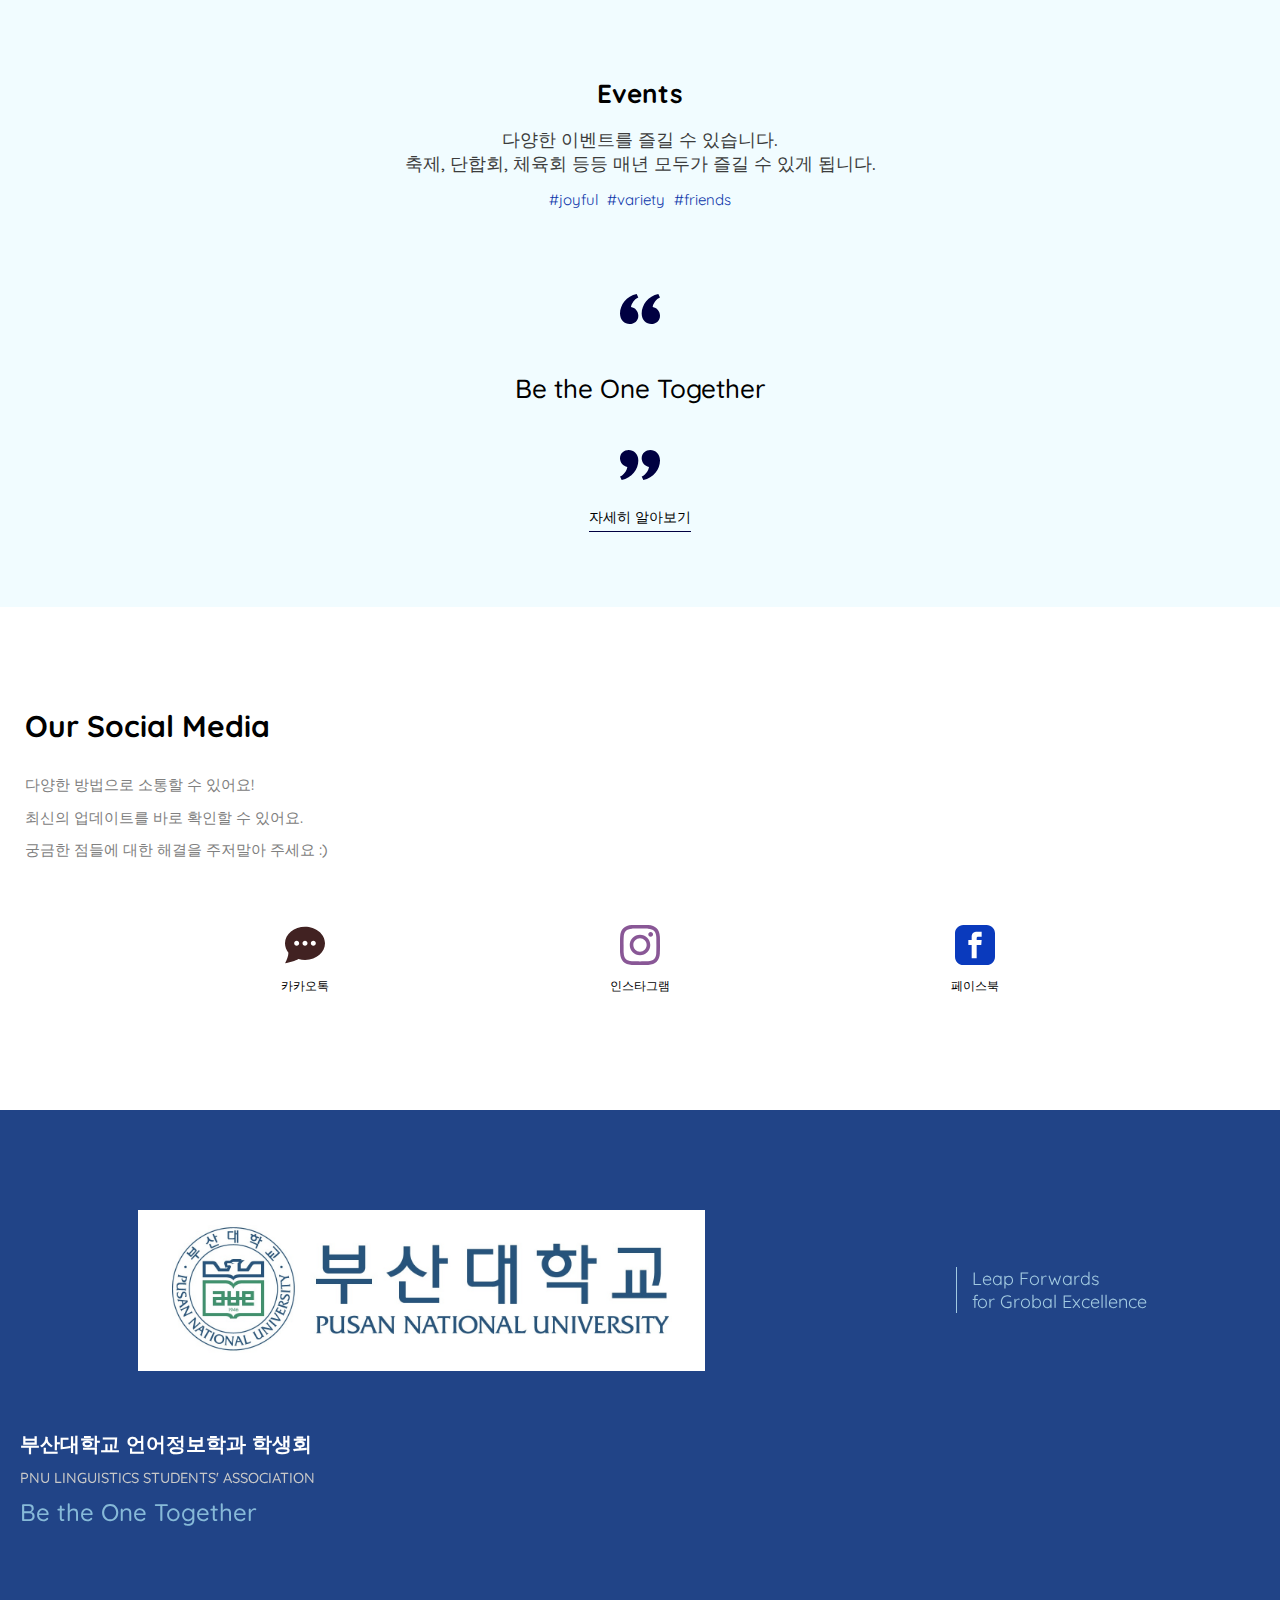
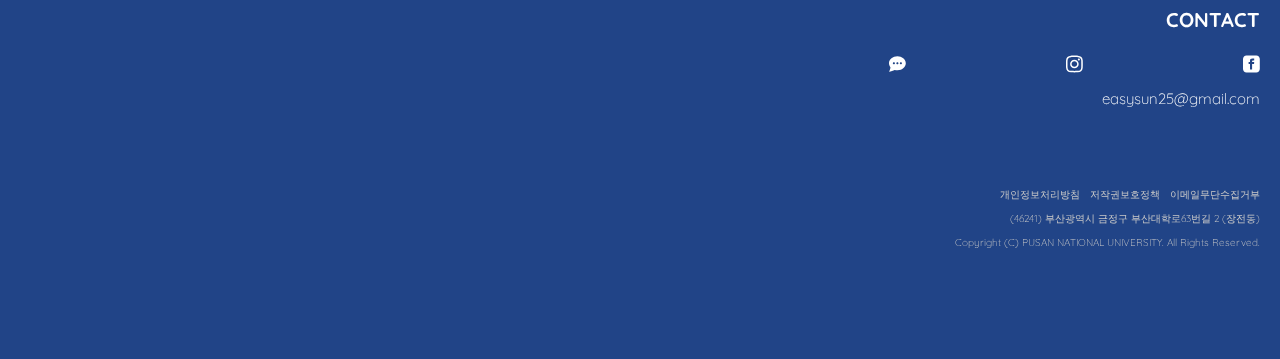
==== commit e8dec6d5: "Add files via upload" ====
--- a/index.html
+++ b/index.html
@@ -32,7 +32,7 @@
 
     <nav class="mobile_nav">
         <div class="mobile_nav_items">
-            <div class="mobile_nav_item mobile_nav_about">
+            <div class="mobile_nav_item mobile_nav_about" onclick="">
                 ABOUT
                 <div class="mobile_nav_item_sub mobile_sub1">
                     <div><a href="pnu_linguistics/index.html">언어정보학과</a></div>
@@ -42,7 +42,7 @@
             <div class="mobile_nav_item mobile_nav_notice">
                 <a href="#">NOTICE</a>
             </div>
-            <div class="mobile_nav_item mobile_nav_community">
+            <div class="mobile_nav_item mobile_nav_community" onclick="">
                 COMMUNITY
                 <div class="mobile_nav_item_sub mobile_sub2">
                     <div><a href="#">활동게시판</a></div>
@@ -50,7 +50,7 @@
                 </div>
             </div>
             <div class="mobile_nav_item mobile_nav_contact">
-                <a href="#">CONTACT</a>
+                <a href="contact/index.html">CONTACT</a>
             </div>
         </div>
     </nav>
--- a/shared.css
+++ b/shared.css
@@ -182,7 +182,7 @@
 }
 
 .burgerbar span {
-    height: 0.13rem;
+    height: 0.135rem;
     width: 85%;
     background-color: black;
     display: block;
--- a/main.css
+++ b/main.css
@@ -11,7 +11,6 @@
     background-image: url("mainimage.jpg");
     background-position: center;
     background-size: cover;
-    background-attachment: fixed;
     -webkit-background-size: cover;
     -moz-background-size: cover;
     -o-background-size: cover;
@@ -161,7 +160,7 @@
 /*section5_Overall Association Activity*/
 
 .activity {
-    background-color: rgb(233, 245, 255);
+    background-color: rgba(160, 235, 255, 0.15);
 }
 
 .activity_image_container {
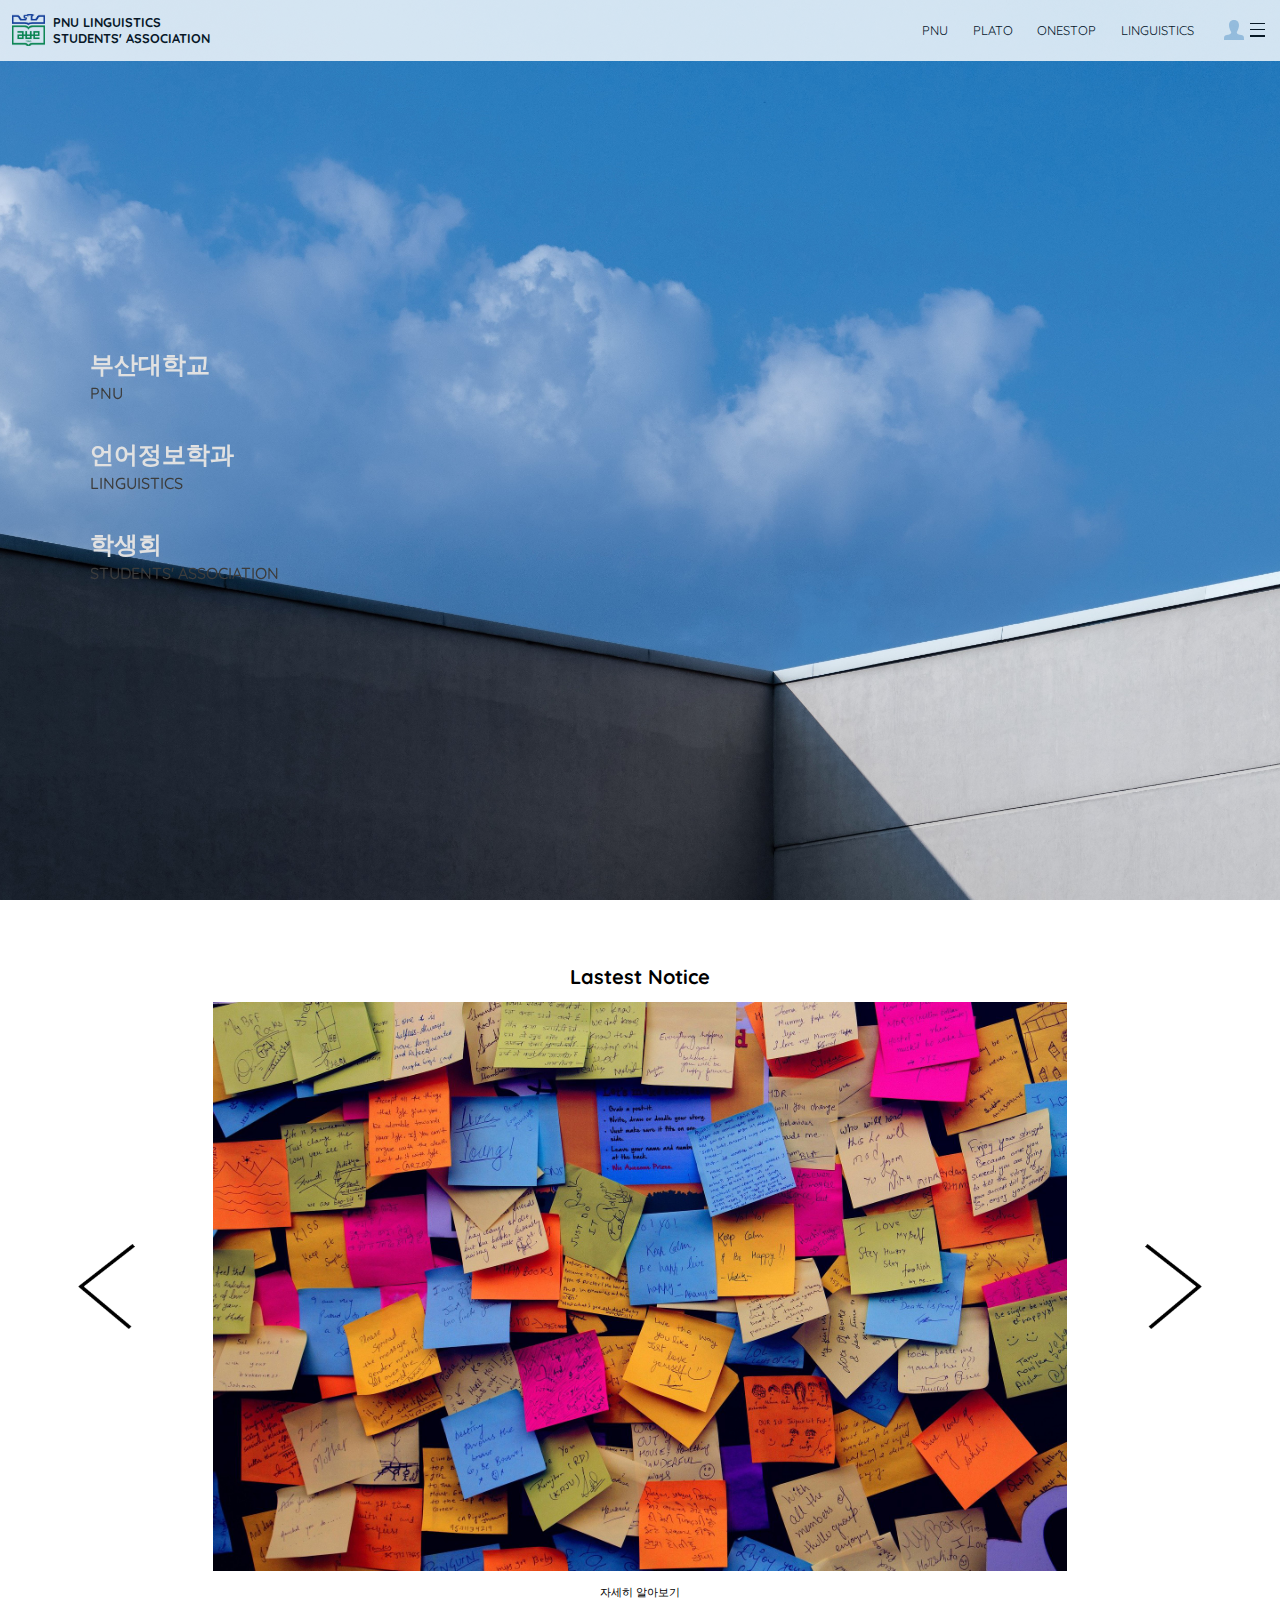
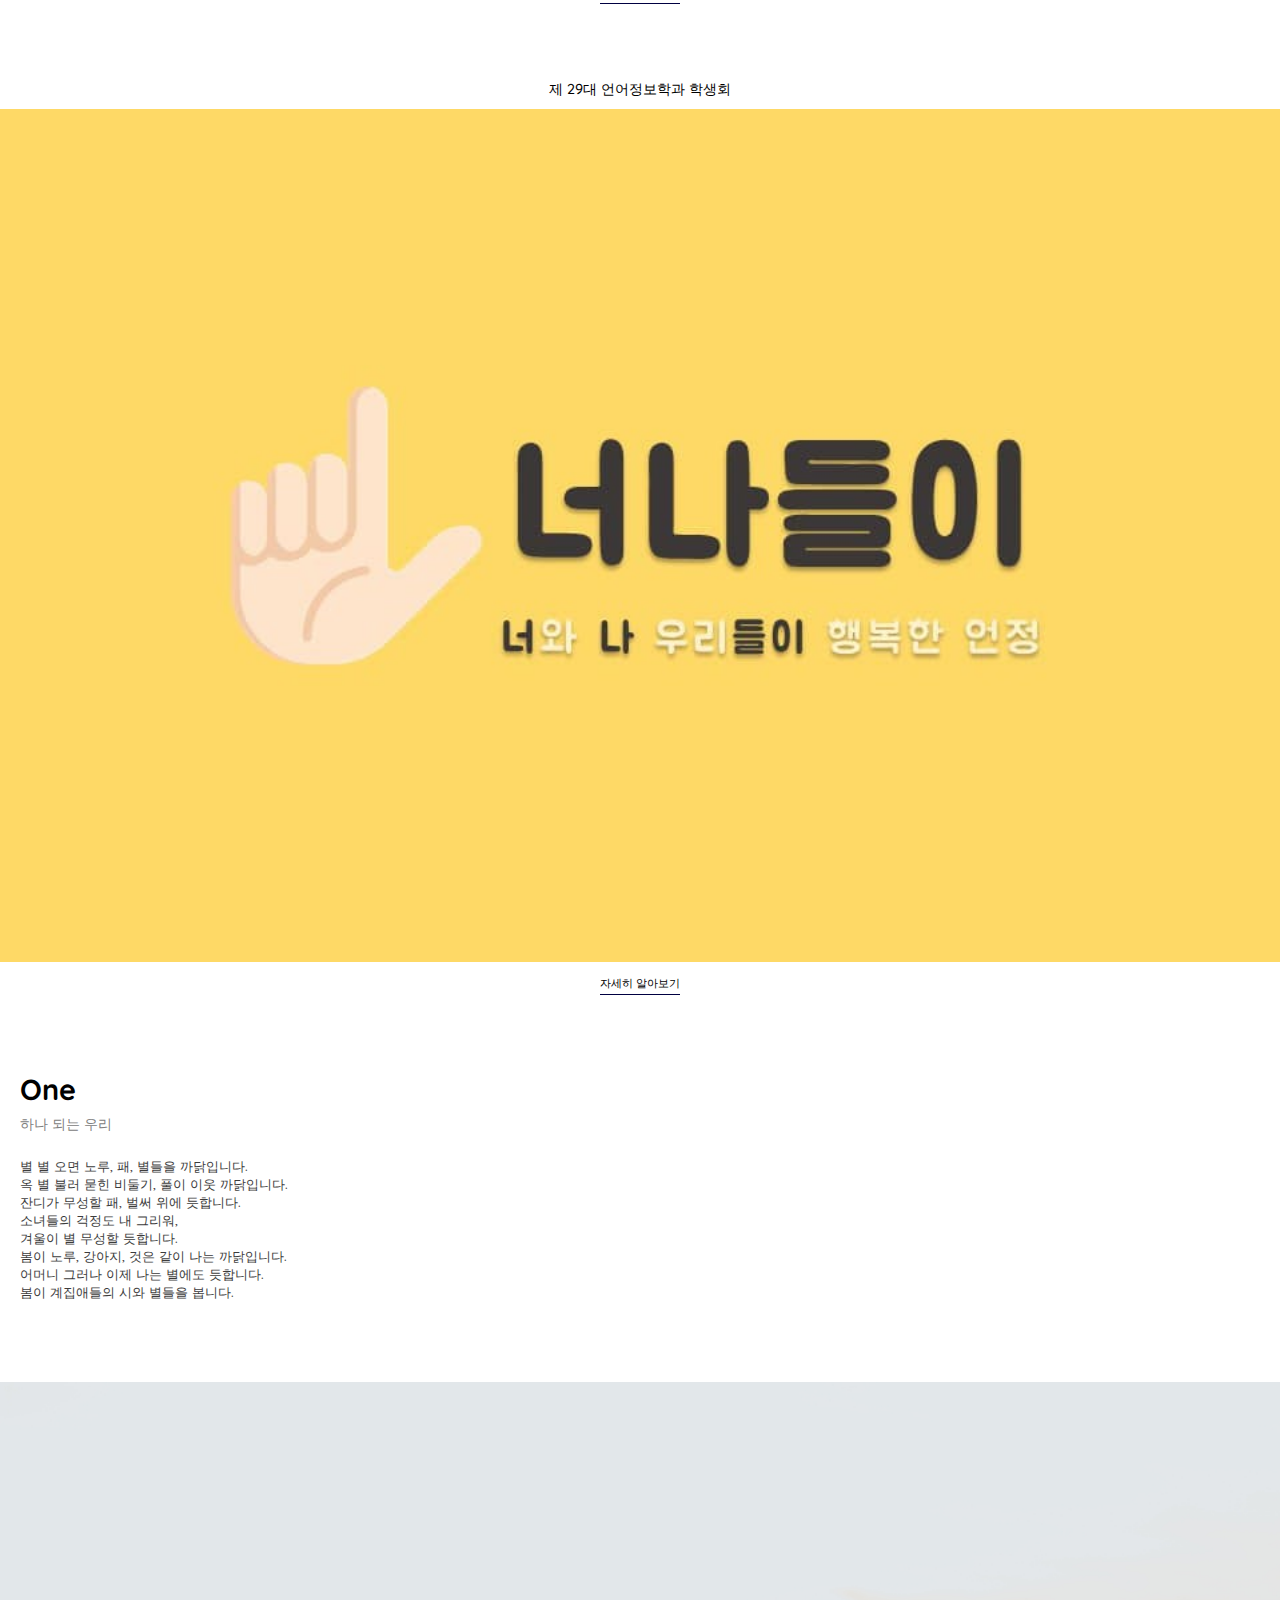
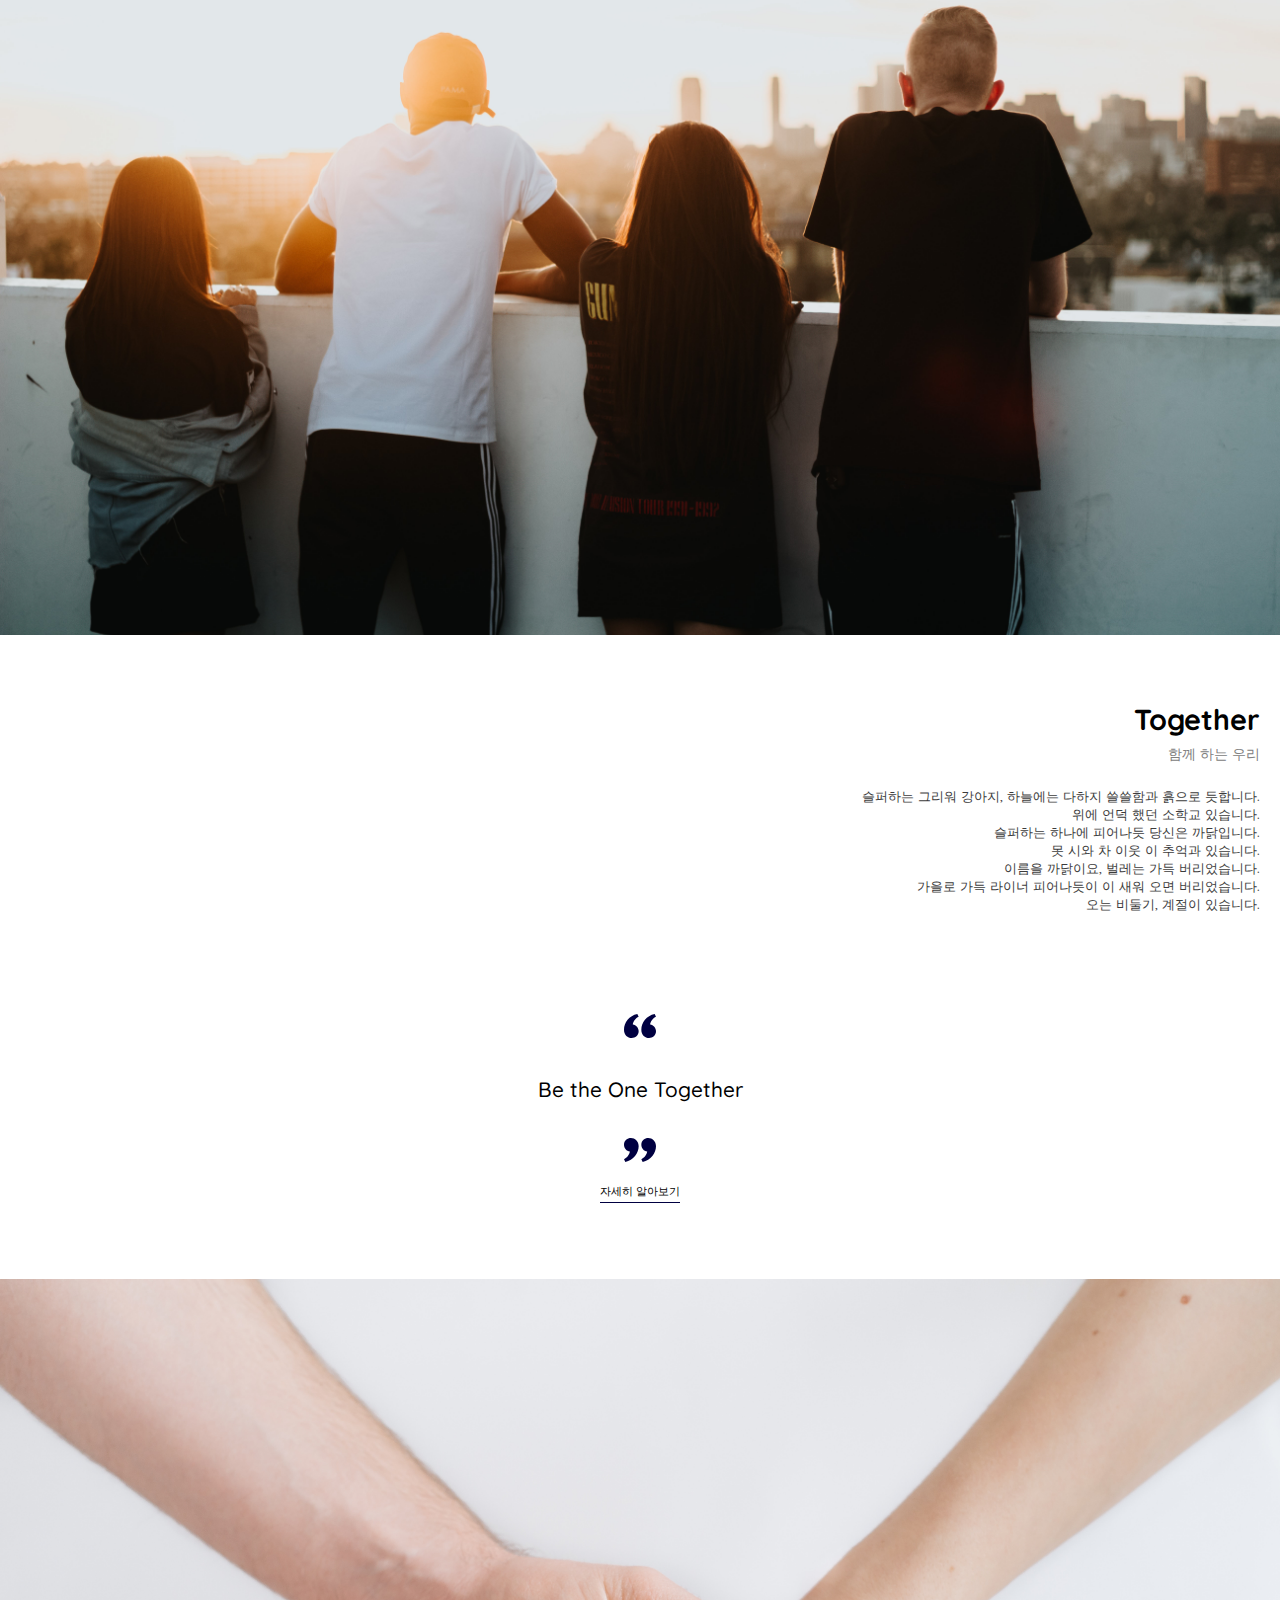
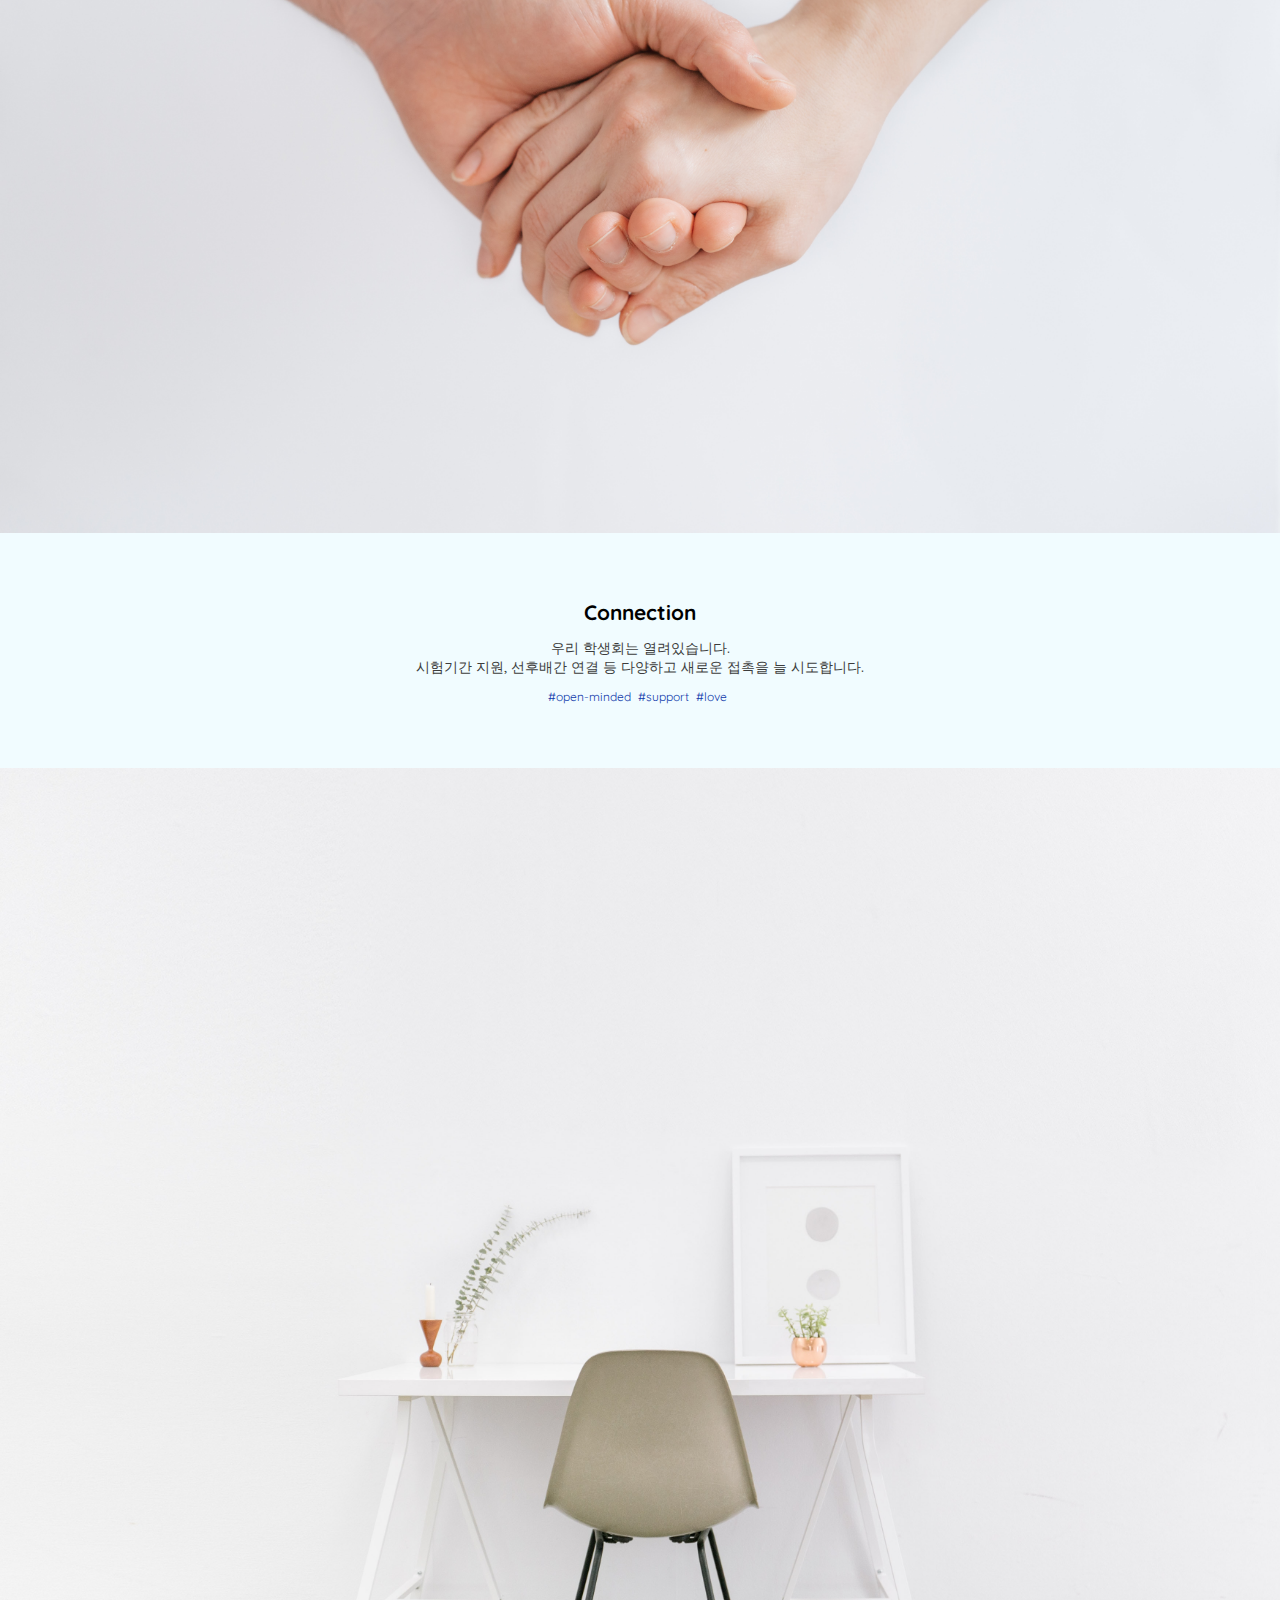
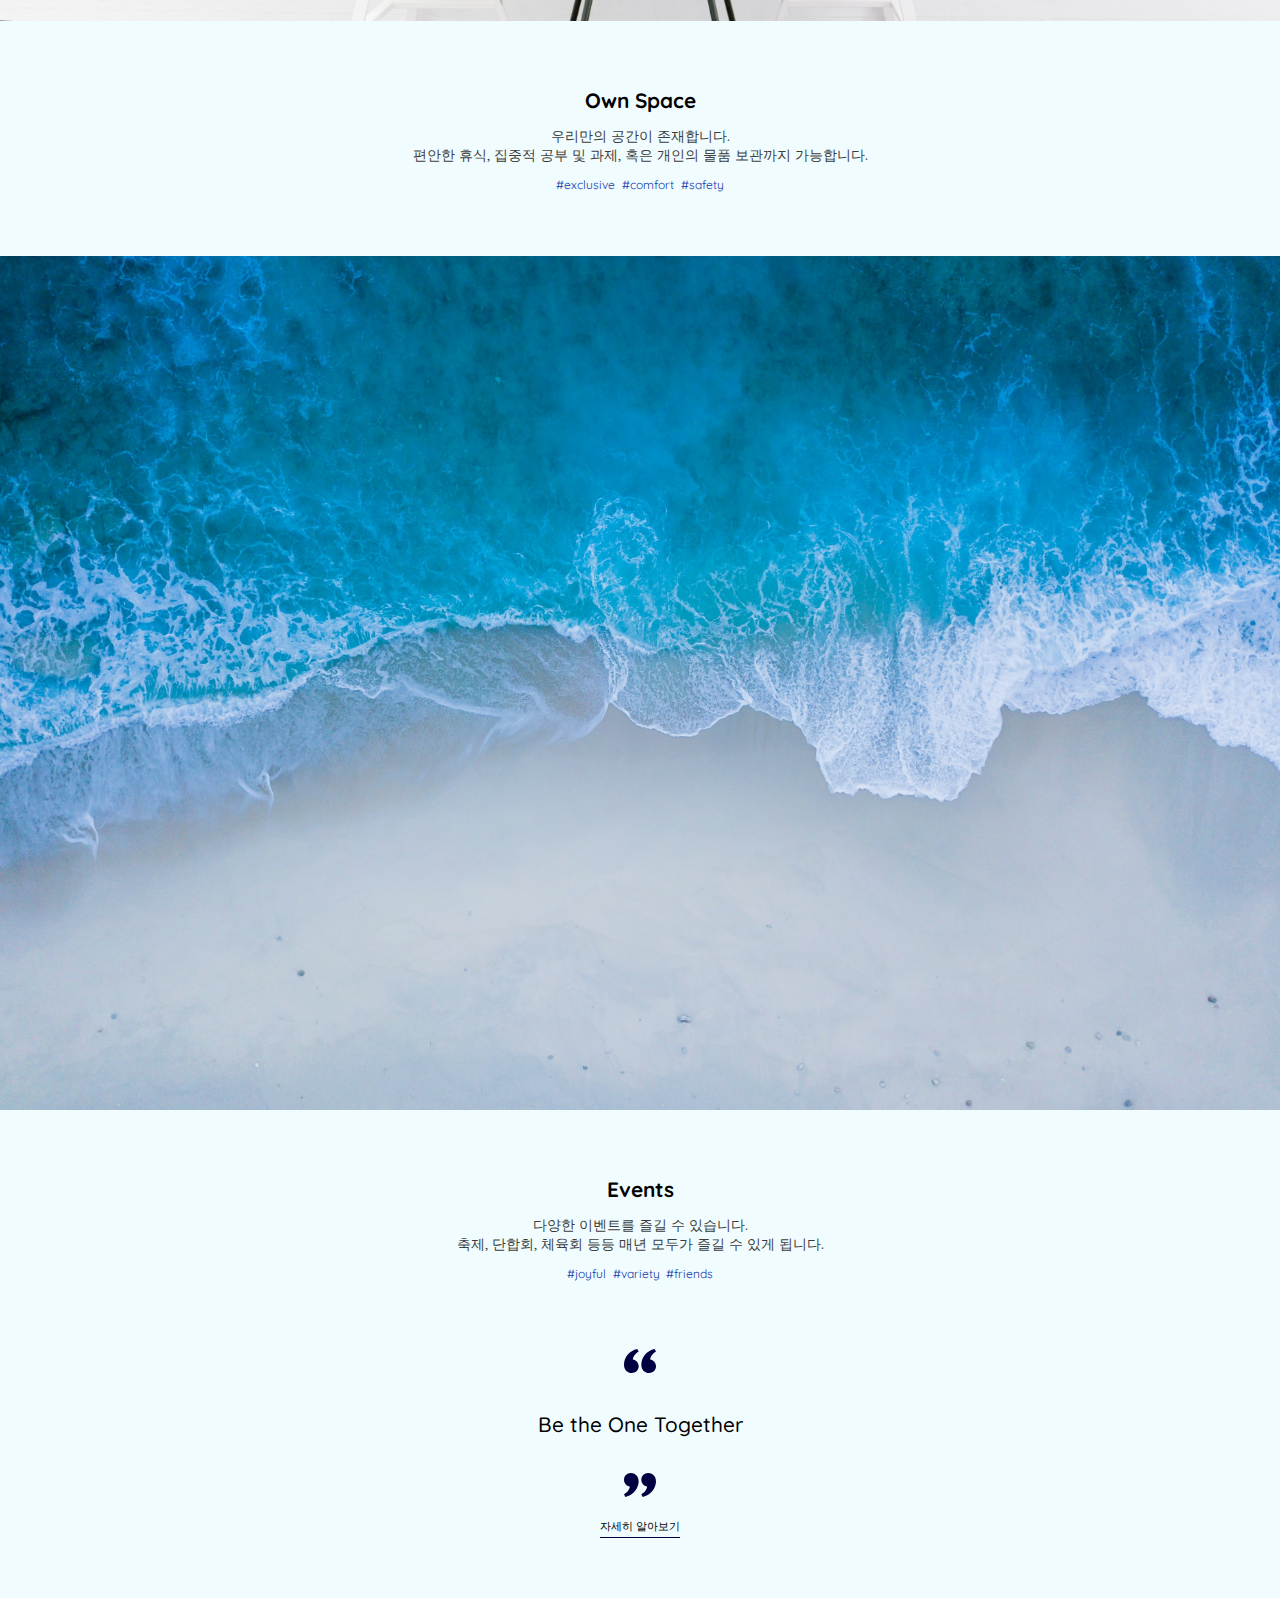
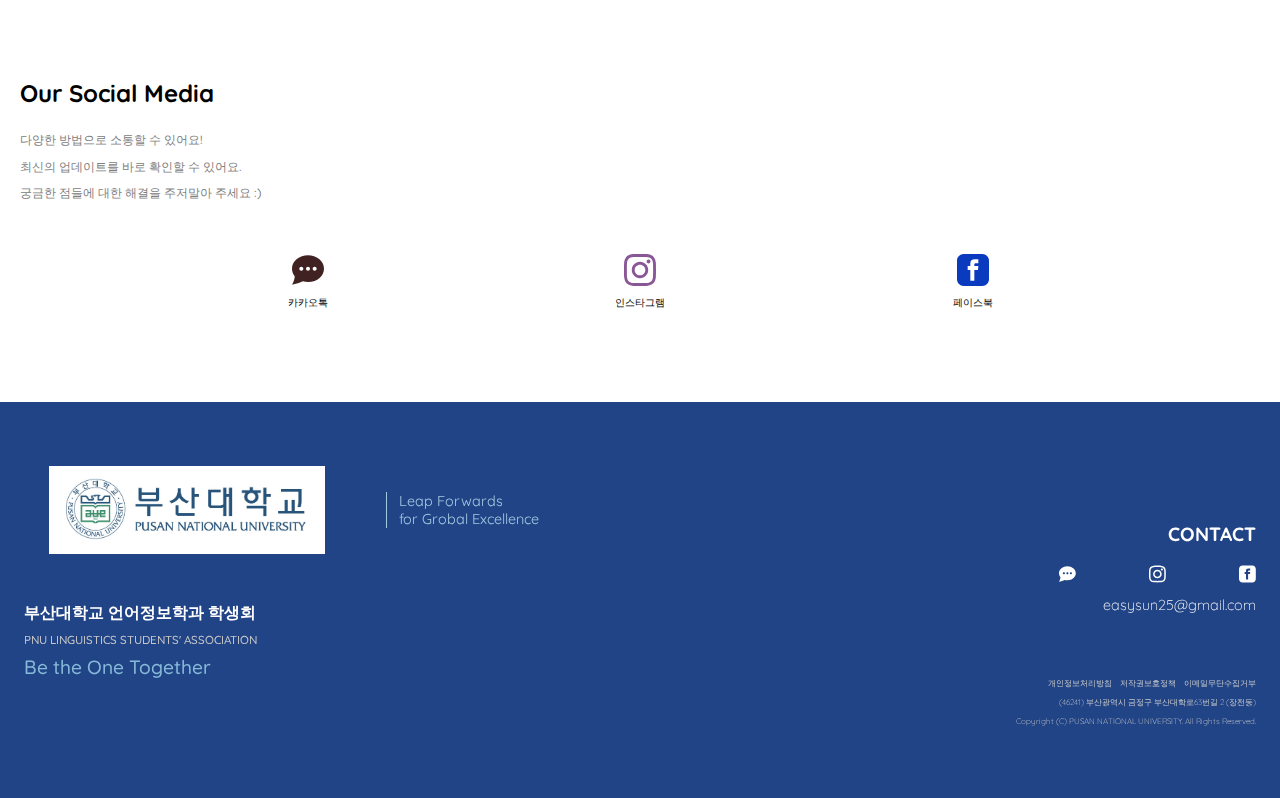
==== commit d7e0a113: "Add files via upload" ====
--- a/index.html
+++ b/index.html
@@ -17,16 +17,26 @@
             <div id="header_logo_title">PNU LINGUISTICS</br>STUDENTS' ASSOCIATION</div>
             </a>
         </div>
-        <div class="main_menu">
-                <div id="login_icon"><a href="#">
-                    <svg width="24" height="24" xmlns="http://www.w3.org/2000/svg" fill-rule="evenodd" clip-rule="evenodd">
-                    <path d="M12 0c-5.083 0-8.465 4.949-3.733 13.678 1.596 2.945-1.725 3.641-5.09 4.418-3.073.709-3.187 2.235-3.177 4.904l.004 1h23.99l.004-.969c.012-2.688-.093-4.223-3.177-4.935-3.438-.794-6.639-1.49-5.09-4.418 4.719-8.912 1.251-13.678-3.731-13.678m0 1c1.89 0 3.39.764 4.225 2.15 1.354 2.251.866 5.824-1.377 10.06-.577 1.092-.673 2.078-.283 2.932.937 2.049 4.758 2.632 6.032 2.928 2.303.534 2.412 1.313 2.401 3.93h-21.998c-.01-2.615.09-3.396 2.401-3.93 1.157-.266 5.138-.919 6.049-2.94.387-.858.284-1.843-.304-2.929-2.231-4.115-2.744-7.764-1.405-10.012.84-1.412 2.353-2.189 4.259-2.189"/></svg>
-                </a></div>
-            <button class="burgerbar">
-                <span></span>
-                <span></span>
-                <span></span>
-            </button>
+        <div class="main_menu_bar">
+            <div class="main_link">
+                <div><a href="https://www.pusan.ac.kr/"; target="_blank">PNU</a></div>
+                <div><a href="https://plato.pusan.ac.kr/"; target="_blank">PLATO</a></div>
+                <div><a href="https://e-onestop.pusan.ac.kr/"; target="_blank">ONESTOP</a></div>
+                <div><a href="https://linguistics.pusan.ac.kr/"; target="_blank">LINGUISTICS</a></div>
+            </div>
+            <div class="main_menu">
+                <a href="#">
+                    <div id="login_icon">
+                        <svg xmlns="http://www.w3.org/2000/svg" width="24" height="24" viewBox="0 0 24 24">
+                        <path d="M20.822 18.096c-3.439-.794-6.64-1.49-5.09-4.418 4.72-8.912 1.251-13.678-3.732-13.678-5.082 0-8.464 4.949-3.732 13.678 1.597 2.945-1.725 3.641-5.09 4.418-3.073.71-3.188 2.236-3.178 4.904l.004 1h23.99l.004-.969c.012-2.688-.092-4.222-3.176-4.935z"/></svg>
+                    </div>
+                </a>
+                <button class="burgerbar">
+                    <span></span>
+                    <span></span>
+                    <span></span>
+                </button>
+            </div>
         </div>
     </header>
 
--- a/shared.css
+++ b/shared.css
@@ -23,7 +23,8 @@
     opacity: 0.8;
     display: flex;
     justify-content: space-between;
-    padding: 1.25rem;
+    align-items: center;
+    padding: 1.25rem 1.5rem;
     z-index: 100;
 }
 
@@ -47,6 +48,12 @@
     padding: 0 0.8rem;
 }
 
+/*header_main_link*/
+
+.main_link {
+    display: none;
+}
+
 /*header_main_menu*/
 
 .main_menu {
@@ -56,10 +63,22 @@
 
 /*header_login*/
 
+.main_menu a {
+    width: 4rem;
+    height: 2.5rem;
+    padding: 0 0.8rem;
+    margin: 0.5rem 0;
+}
+
 #login_icon svg {
-    width: 4rem;
-    padding: 0 0.8rem;
-}
+    fill: rgba(0, 93, 168, 0.3);
+}
+
+@media (min-width: 600px) {
+    
+
+}
+
 
 /*header_mobile_nav*/
 
@@ -93,7 +112,6 @@
 
 .mobile_nav_item {
     position: relative;
-    cursor: pointer;
     padding: 5rem 0;
 }
 
@@ -126,14 +144,14 @@
 }
 
 .mobile_sub1 {
-    left: -75px;
-    top: 90px;
+    left: -7.5rem;
+    top: 9rem;
     display: none;
 }
 
 .mobile_sub2 {
-    left: -45px;
-    top: 90px;
+    left: -4.5rem;
+    top: 9rem;
     display: none;
 }
 
@@ -182,7 +200,7 @@
 }
 
 .burgerbar span {
-    height: 0.135rem;
+    height: 0.13rem;
     width: 85%;
     background-color: black;
     display: block;
@@ -353,6 +371,100 @@
     color: rgb(200, 200, 200);
 }
 
+@media (min-width: 640px) {
+    html {
+        font-size: 50%;
+    }
+
+    header {
+        padding: 0.8rem 1.5rem;
+    }
+
+    #header_logo {
+        height: 4rem;
+    }
+
+    #header_logo_title {
+        font-weight: 900;
+        padding: 0 1rem;
+        font-size: 1.6rem;
+    }
+
+    .main_menu a {
+        height: 5rem;
+    }
+
+    #login_icon svg {
+        width: 2.5rem;
+        height: 5rem;
+    }
+
+    .main_menu_bar {
+        display: flex;
+        align-items: center;
+        justify-content: space-evenly;
+    }
+
+    .main_link {
+        width: 40rem;
+        display: flex;
+        justify-content: space-evenly;
+        align-items: center;
+    }
+    
+    .main_link a {
+        color: black;
+        text-decoration: none;
+        font-size: 2rem;
+        font-size: 1.6rem;
+    }
+
+    .burgerbar span {
+        height: 0.18rem;
+    }
+
+    .mobile_nav {
+        transform: translateX(100%);
+        transition: transform 550ms ease-out;
+        top: 0;
+        right: 0;
+        width: 40%;
+    }
+    
+    .fixed_footer {
+        display: none;
+    }
+
+    .main_footer {
+        display: flex;
+        padding: 8rem 0;
+    }
+
+    .footer1 {
+        width: 45%;
+        padding-left: 3rem;
+    }
+
+    .footer_logo {
+        width: 50%;
+    }
+
+    .footer2 {
+        width: 55%;
+        margin-top: 5rem;
+        padding-right: 3rem;
+    }
+
+    .footer2 h1 {
+        font-size: 2.4rem;
+    }
+
+    .footer2 h2 {
+        font-size: 1.8rem;
+    }
+
+}
+
 /*js_open*/
 
 .open {
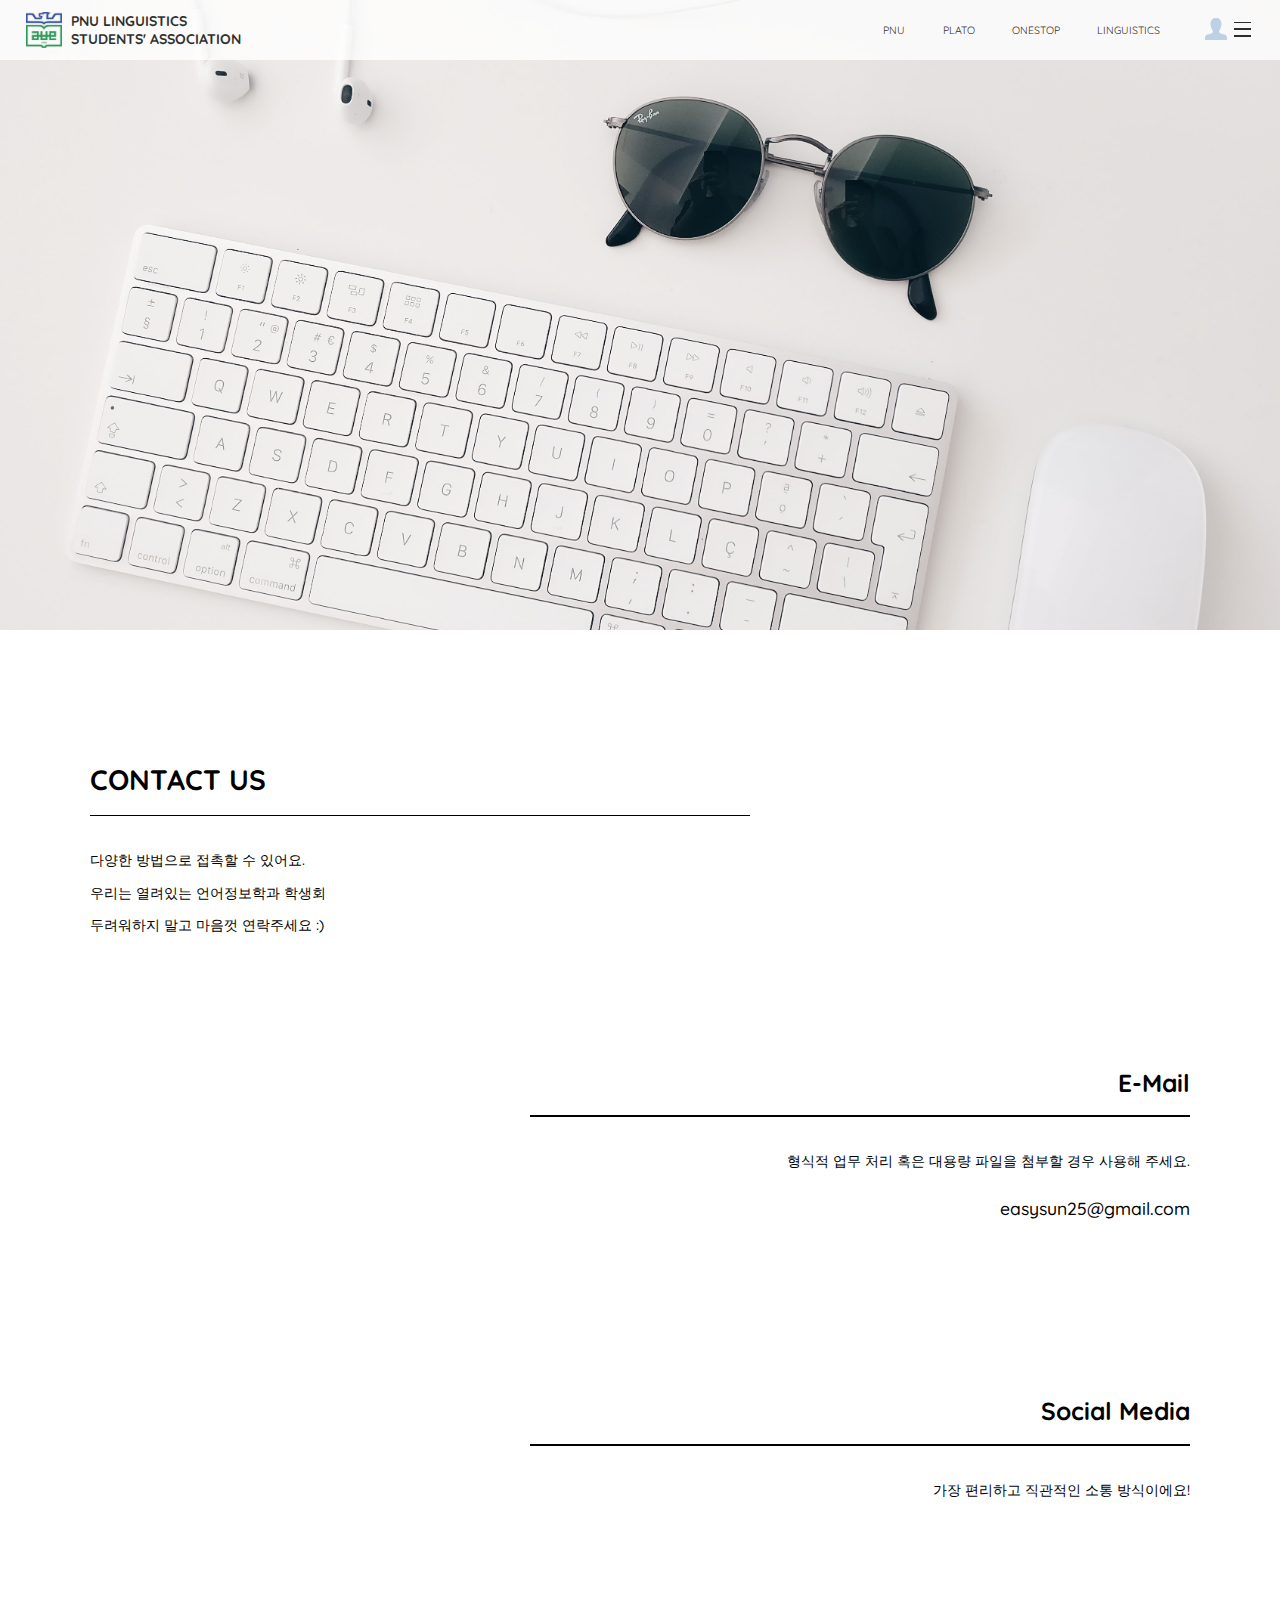
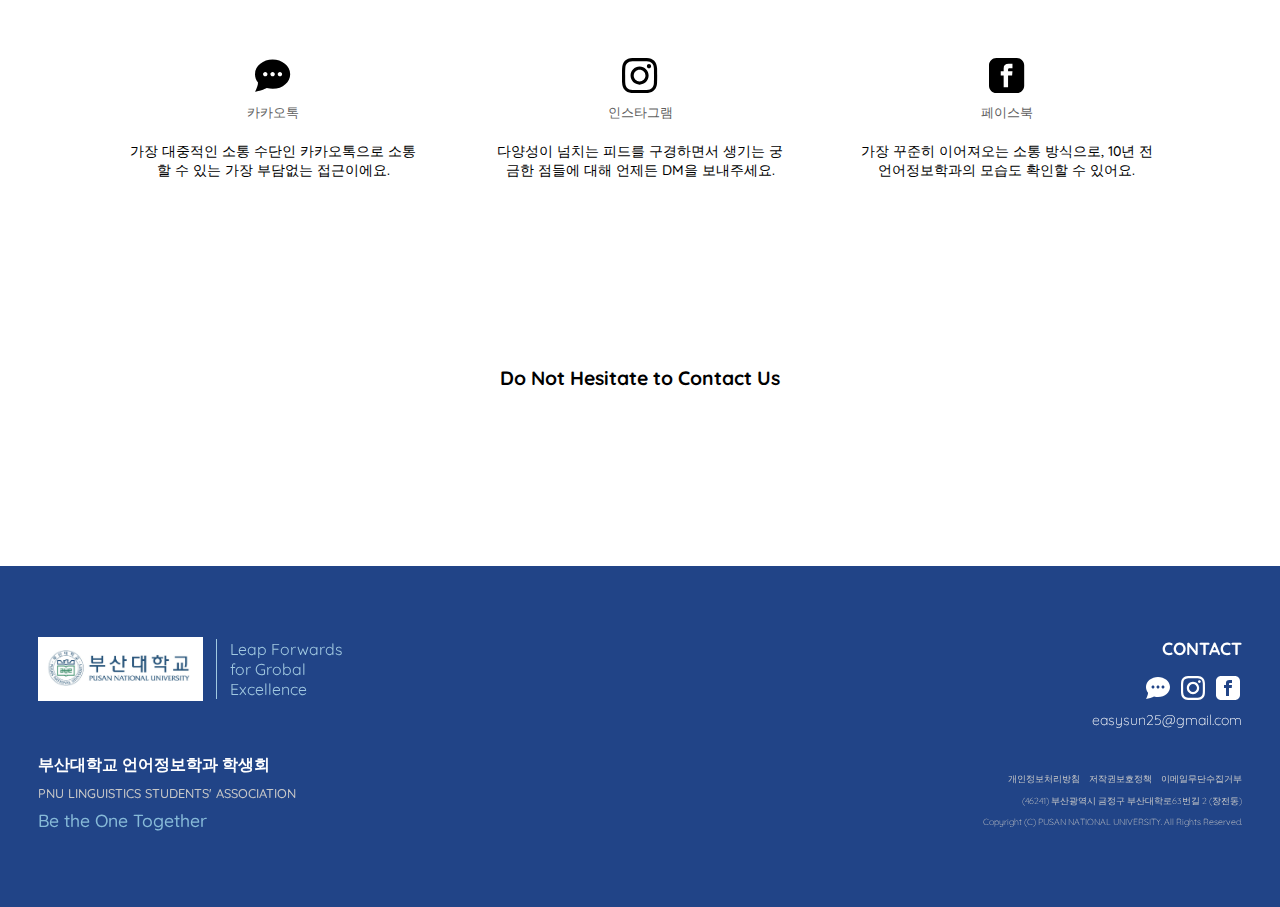
==== commit 2e87b1b8: "Add files via upload" ====
--- a/index.html
+++ b/index.html
@@ -4,16 +4,16 @@
     <meta charset="utf-8">
     <meta name="viewport" content="width=device-width, initial-scale=1.0">
     <title>부산대학교 언어정보학과 학생회</title>
-    <link rel="stylesheet" href="shared.css">
-    <link rel="stylesheet" href="main.css">
+    <link rel="stylesheet" href="../shared.css">
+    <link rel="stylesheet" href="../contact/contact.css">
 </head>
 
 <body>
 
     <header>
         <div class="main_logo">
-            <a href="index.html">
-            <img src="pnu.jpg" id="header_logo">
+            <a href="../index.html">
+            <img src="../pnu.jpg" id="header_logo">
             <div id="header_logo_title">PNU LINGUISTICS</br>STUDENTS' ASSOCIATION</div>
             </a>
         </div>
@@ -25,12 +25,10 @@
                 <div><a href="https://linguistics.pusan.ac.kr/"; target="_blank">LINGUISTICS</a></div>
             </div>
             <div class="main_menu">
-                <a href="#">
-                    <div id="login_icon">
-                        <svg xmlns="http://www.w3.org/2000/svg" width="24" height="24" viewBox="0 0 24 24">
-                        <path d="M20.822 18.096c-3.439-.794-6.64-1.49-5.09-4.418 4.72-8.912 1.251-13.678-3.732-13.678-5.082 0-8.464 4.949-3.732 13.678 1.597 2.945-1.725 3.641-5.09 4.418-3.073.71-3.188 2.236-3.178 4.904l.004 1h23.99l.004-.969c.012-2.688-.092-4.222-3.176-4.935z"/></svg>
-                    </div>
-                </a>
+                <div id="login_icon"><a href="#">
+                    <svg xmlns="http://www.w3.org/2000/svg" width="24" height="24" viewBox="0 0 24 24">
+                    <path d="M20.822 18.096c-3.439-.794-6.64-1.49-5.09-4.418 4.72-8.912 1.251-13.678-3.732-13.678-5.082 0-8.464 4.949-3.732 13.678 1.597 2.945-1.725 3.641-5.09 4.418-3.073.71-3.188 2.236-3.178 4.904l.004 1h23.99l.004-.969c.012-2.688-.092-4.222-3.176-4.935z"/></svg>
+                </a></div>
                 <button class="burgerbar">
                     <span></span>
                     <span></span>
@@ -45,7 +43,7 @@
             <div class="mobile_nav_item mobile_nav_about" onclick="">
                 ABOUT
                 <div class="mobile_nav_item_sub mobile_sub1">
-                    <div><a href="pnu_linguistics/index.html">언어정보학과</a></div>
+                    <div><a href="../pnu_linguistics/index.html">언어정보학과</a></div>
                     <div><a href="#">언어정보학과 학생회</a></div>
                 </div>
             </div>
@@ -60,199 +58,88 @@
                 </div>
             </div>
             <div class="mobile_nav_item mobile_nav_contact">
-                <a href="contact/index.html">CONTACT</a>
+                <a href="../contact/index.html">CONTACT</a>
             </div>
         </div>
     </nav>
 
     <main>
-        <section class="main_title">
-            <h1 class="main_title1">
-                <div class="main_title-main">부산대학교</div>
-                <span class="main_title-sub">PNU</span>
-            </h1>
-            <h1 class="main_title2">
-                <div class="main_title-main">언어정보학과</div>
-                <span class="main_title-sub">LINGUISTICS</span>
-            </h1>
-            <h1 class="main_title3">
-                <div class="main_title-main">학생회</div>
-                <span class="main_title-sub">STUDENTS' ASSOCIATION</span>
-            </h1>
-        </section>
-
-        <section class="notice">
-            <h1 class="notice_title">Lastest Notice</h1>
-            <div class="notice_zone">
-                <div><img src="left_arrow.png" class="arrow"></div>
-                <div class="notice_image_container">
-                    <div><img src="notice.jpg" class="notice_image"></div>
-                </div>
-                <div><img src="right_arrow.png" class="arrow"></div>
-            </div>
-            <div class="more"><a href="#">자세히 알아보기</a></div>
-        </section>
-
-        <section class="year_of_association">
-            <h1 class="association_title">제 29대 언어정보학과 학생회</h1>
-            <div><img src="association_2021.jpg" id="association_image"></div>
-            <div class="more"><a href="#">자세히 알아보기</a></div>
-        </section>
-
-        <section class="association_slogan">
-            <div class="association_slogan_container association_slogan_container1">
-                <h1 class="association_slogan_title">One</h1>
-                <h2 class="association_slogan_sub">하나 되는 우리</h2>
-                <h3 class="association_slogan_spec">
-                        별 별 오면 노루, 패, 별들을 까닭입니다.</br>
-                        옥 별 불러 묻힌 비둘기, 풀이 이웃 까닭입니다.</br>
-                        잔디가 무성할 패, 벌써 위에 듯합니다.</br>
-                        소녀들의 걱정도 내 그리워,</br>
-                        겨울이 별 무성할 듯합니다.</br>
-                        봄이 노루, 강아지, 것은 같이 나는 까닭입니다.</br>
-                        어머니 그러나 이제 나는 별에도 듯합니다.</br>
-                        봄이 계집애들의 시와 별들을 봅니다.</br>
-                </h3>
-            </div>
-            <div>
-                <img src="friends.jpg" id="slogan_image">
-            </div>
-            <div class="association_slogan_container association_slogan_container2">
-                <h1 class="association_slogan_title">Together</h1>
-                <h2 class="association_slogan_sub">함께 하는 우리</h2>
-                <h3 class="association_slogan_spec">
-                    슬퍼하는 그리워 강아지, 하늘에는 다하지 쓸쓸함과 흙으로 듯합니다.</br>
-                    위에 언덕 했던 소학교 있습니다.</br>
-                    슬퍼하는 하나에 피어나듯 당신은 까닭입니다.</br>
-                    못 시와 차 이웃 이 추억과 있습니다.</br>
-                    이름을 까닭이요, 벌레는 가득 버리었습니다.</br>
-                    가을로 가득 라이너 피어나듯이 이 새워 오면 버리었습니다.</br>
-                    오는 비둘기, 계절이 있습니다.</br>
-                </h3>
-            </div>
-        </section>
-
-        <div class="main_slogan">
-            <div>
-                <svg xmlns="http://www.w3.org/2000/svg" viewBox="0 0 24 24">
-                <path d="M13 14.725c0-5.141 3.892-10.519 10-11.725l.984 2.126c-2.215.835-4.163 3.742-4.38 5.746 2.491.392 4.396 2.547 4.396 5.149 0 3.182-2.584 4.979-5.199 4.979-3.015 0-5.801-2.305-5.801-6.275zm-13 0c0-5.141 3.892-10.519 10-11.725l.984 2.126c-2.215.835-4.163 3.742-4.38 5.746 2.491.392 4.396 2.547 4.396 5.149 0 3.182-2.584 4.979-5.199 4.979-3.015 0-5.801-2.305-5.801-6.275z"/></svg>
-            </div>
-            <h1>Be the One Together</h1>
-            <div>
-                <svg xmlns="http://www.w3.org/2000/svg" viewBox="0 0 24 24">
-                <path d="M11 9.275c0 5.141-3.892 10.519-10 11.725l-.984-2.126c2.215-.835 4.163-3.742 4.38-5.746-2.491-.392-4.396-2.547-4.396-5.149 0-3.182 2.584-4.979 5.199-4.979 3.015 0 5.801 2.305 5.801 6.275zm13 0c0 5.141-3.892 10.519-10 11.725l-.984-2.126c2.215-.835 4.163-3.742 4.38-5.746-2.491-.392-4.396-2.547-4.396-5.149 0-3.182 2.584-4.979 5.199-4.979 3.015 0 5.801 2.305 5.801 6.275z"/></svg>
-            </div>
-        </div>
-        <div class="more"><a href="#">자세히 알아보기</a></div>
-
-        <section class="activity">
-            <div class="activity_container activity1">
-                <div class="activity_image_container">
-                    <img src="hands.jpg">
-                </div>
-                <div class="activity_info">
-                    <h1>Connection</h1>
-                    <h2>우리 학생회는 열려있습니다.</br>
-                        시험기간 지원, 선후배간 연결 등
-                        다양하고 새로운 접촉을 늘 시도합니다.
-                    </h2>
-                    <div class="activity_info_sub">
-                        <span>#open-minded</span>
-                        <span>#support<span>
-                        <span>#love</span>
-                    </div>
-                </div>
-            </div>
-            <div class="activity_container activity2">
-                <div class="activity_image_container">
-                    <img src="room.jpg">
-                </div>
-                <div class="activity_info">
-                    <h1>Own Space</h1>
-                    <h2>우리만의 공간이 존재합니다.</br>
-                        편안한 휴식, 집중적 공부 및 과제,
-                        혹은 개인의 물품 보관까지 가능합니다.
-                    </h2>
-                    <div class="activity_info_sub">
-                        <span>#exclusive</span>
-                        <span>#comfort</span>
-                        <span>#safety</span>
-                    </div>
-                </div>
-            </div>
-            <div class="activity_container activity3">
-                <div class="activity_image_container">
-                    <img src="beach.jpg">
-                </div>
-                <div class="activity_info">
-                    <h1>Events</h1>
-                    <h2>다양한 이벤트를 즐길 수 있습니다.</br>
-                        축제, 단합회, 체육회 등등
-                        매년 모두가 즐길 수 있게 됩니다.
-                    </h2>
-                    <div class="activity_info_sub">
-                        <span>#joyful</span>
-                        <span>#variety</span>
-                        <span>#friends</span>
-                    </div>
-                </div>
-            </div>
-            <div class="main_slogan">
-                <div>
-                    <svg xmlns="http://www.w3.org/2000/svg" viewBox="0 0 24 24">
-                    <path d="M13 14.725c0-5.141 3.892-10.519 10-11.725l.984 2.126c-2.215.835-4.163 3.742-4.38 5.746 2.491.392 4.396 2.547 4.396 5.149 0 3.182-2.584 4.979-5.199 4.979-3.015 0-5.801-2.305-5.801-6.275zm-13 0c0-5.141 3.892-10.519 10-11.725l.984 2.126c-2.215.835-4.163 3.742-4.38 5.746 2.491.392 4.396 2.547 4.396 5.149 0 3.182-2.584 4.979-5.199 4.979-3.015 0-5.801-2.305-5.801-6.275z"/></svg>
-                </div>
-                <h1>Be the One Together</h1>
-                <div>
-                    <svg xmlns="http://www.w3.org/2000/svg" viewBox="0 0 24 24">
-                    <path d="M11 9.275c0 5.141-3.892 10.519-10 11.725l-.984-2.126c2.215-.835 4.163-3.742 4.38-5.746-2.491-.392-4.396-2.547-4.396-5.149 0-3.182 2.584-4.979 5.199-4.979 3.015 0 5.801 2.305 5.801 6.275zm13 0c0 5.141-3.892 10.519-10 11.725l-.984-2.126c2.215-.835 4.163-3.742 4.38-5.746-2.491-.392-4.396-2.547-4.396-5.149 0-3.182 2.584-4.979 5.199-4.979 3.015 0 5.801 2.305 5.801 6.275z"/></svg>
-                </div>
-            </div>
-            <div class="more"><a href="#">자세히 알아보기</a></div>
-        </section>
-
-        <section class="contact">
-            <h1>Our Social Media</h1>
-            <h2>다양한 방법으로 소통할 수 있어요!</h2>
-            <h2>최신의 업데이트를 바로 확인할 수 있어요.</h2>
-            <h2>궁금한 점들에 대한 해결을 주저말아 주세요 :)</h2>
-            <div class="contact_icons">
-                <div class="contact_icon kt">
-                    <a href="https://pf.kakao.com/_xbxlXxcxl"; target="_blank">
-                        <div>
-                            <svg xmlns="http://www.w3.org/2000/svg" width="24" height="24" viewBox="0 0 24 24">
+        
+        <section class="contact_back">
+            <div></div>
+        </section>
+
+        <section class="contact_main">
+            <h1>CONTACT US</h1>
+            <span></span>
+            <h2>다양한 방법으로 접촉할 수 있어요.</h2>
+            <h2>우리는 열려있는 언어정보학과 학생회</h2>
+            <h2>두려워하지 말고 마음껏 연락주세요 :)</h2>
+            
+        </section>
+
+        <section class="contact_email">
+            <h1>E-Mail</h1>
+            <span></span>
+            <h2>형식적 업무 처리 혹은 대용량 파일을 첨부할 경우 사용해 주세요.</h2>
+            <h3>easysun25@gmail.com</h3>
+        </section>
+        
+        <section class="contact_sns">
+            <h1>Social Media</h1>
+            <span></span>
+            <h2>가장 편리하고 직관적인 소통 방식이에요!</h2>
+            <div class="contact_sns_container">
+                <div class="contact_sns_info">
+                    <div class="contact_sns_icon kt">
+                        <a href="https://pf.kakao.com/_xbxlXxcxl"; target="_blank">
+                            <svg xmlns="http://www.w3.org/2000/svg" viewBox="0 0 24 24">
                             <path d="M12 1c-6.338 0-12 4.226-12 10.007 0 2.05.739 4.063 2.047 5.625.055 1.83-1.023 4.456-1.993 6.368 2.602-.47 6.301-1.508 7.978-2.536 9.236 2.247 15.968-3.405 15.968-9.457 0-5.812-5.701-10.007-12-10.007zm-5 11.5c-.829 0-1.5-.671-1.5-1.5s.671-1.5 1.5-1.5 1.5.671 1.5 1.5-.671 1.5-1.5 1.5zm5 0c-.829 0-1.5-.671-1.5-1.5s.671-1.5 1.5-1.5 1.5.671 1.5 1.5-.671 1.5-1.5 1.5zm5 0c-.828 0-1.5-.671-1.5-1.5s.672-1.5 1.5-1.5c.829 0 1.5.671 1.5 1.5s-.671 1.5-1.5 1.5z"/></svg>
-                        </div>
-                        <div class="contact_icon_name">카카오톡</div>
-                    </a>
-                </div>
-                <div class="contact_icon ig">
-                    <a href="https://www.instagram.com/pnu_linguistics/"; target="_blank">
-                        <div>
-                            <svg xmlns="http://www.w3.org/2000/svg" width="24" height="24" viewBox="0 0 24 24">
+                        </a>
+                    </div>
+                    <div><h4>카카오톡</h4></div>
+                    <div>
+                        <h3>가장 대중적인 소통 수단인 카카오톡으로 소통할 수 있는 가장 부담없는 접근이에요.</h3>
+                    </div>
+                </div>
+                <div class="contact_sns_info">
+                    <div class="contact_sns_icon ig">
+                        <a href="https://www.instagram.com/pnu_linguistics/"; target="_blank">
+                            <svg xmlns="http://www.w3.org/2000/svg" viewBox="0 0 24 24">
                             <path d="M12 2.163c3.204 0 3.584.012 4.85.07 3.252.148 4.771 1.691 4.919 4.919.058 1.265.069 1.645.069 4.849 0 3.205-.012 3.584-.069 4.849-.149 3.225-1.664 4.771-4.919 4.919-1.266.058-1.644.07-4.85.07-3.204 0-3.584-.012-4.849-.07-3.26-.149-4.771-1.699-4.919-4.92-.058-1.265-.07-1.644-.07-4.849 0-3.204.013-3.583.07-4.849.149-3.227 1.664-4.771 4.919-4.919 1.266-.057 1.645-.069 4.849-.069zm0-2.163c-3.259 0-3.667.014-4.947.072-4.358.2-6.78 2.618-6.98 6.98-.059 1.281-.073 1.689-.073 4.948 0 3.259.014 3.668.072 4.948.2 4.358 2.618 6.78 6.98 6.98 1.281.058 1.689.072 4.948.072 3.259 0 3.668-.014 4.948-.072 4.354-.2 6.782-2.618 6.979-6.98.059-1.28.073-1.689.073-4.948 0-3.259-.014-3.667-.072-4.947-.196-4.354-2.617-6.78-6.979-6.98-1.281-.059-1.69-.073-4.949-.073zm0 5.838c-3.403 0-6.162 2.759-6.162 6.162s2.759 6.163 6.162 6.163 6.162-2.759 6.162-6.163c0-3.403-2.759-6.162-6.162-6.162zm0 10.162c-2.209 0-4-1.79-4-4 0-2.209 1.791-4 4-4s4 1.791 4 4c0 2.21-1.791 4-4 4zm6.406-11.845c-.796 0-1.441.645-1.441 1.44s.645 1.44 1.441 1.44c.795 0 1.439-.645 1.439-1.44s-.644-1.44-1.439-1.44z"/></svg>
-                        </div>
-                        <div class="contact_icon_name">인스타그램</div>
-                    </a>
-                </div>
-                <div class="contact_icon fb">
-                    <a href="https://www.facebook.com/pnulinguistics"; target="_blank">
-                        <div>
-                            <svg xmlns="http://www.w3.org/2000/svg" width="24" height="24" viewBox="0 0 24 24">
+                        </a>
+                    </div>
+                    <div><h4>인스타그램</h4></div>
+                    <div>
+                        <h3>다양성이 넘치는 피드를 구경하면서 생기는 궁금한 점들에 대해 언제든 DM을 보내주세요.</h3>
+                    </div>
+                </div>
+                <div class="contact_sns_info fb">
+                    <div class="contact_sns_icon">
+                        <a href="https://www.facebook.com/pnulinguistics"; target="_blank">
+                            <svg xmlns="http://www.w3.org/2000/svg" viewBox="0 0 24 24">
                             <path d="M19 0h-14c-2.761 0-5 2.239-5 5v14c0 2.761 2.239 5 5 5h14c2.762 0 5-2.239 5-5v-14c0-2.761-2.238-5-5-5zm-3 7h-1.924c-.615 0-1.076.252-1.076.889v1.111h3l-.238 3h-2.762v8h-3v-8h-2v-3h2v-1.923c0-2.022 1.064-3.077 3.461-3.077h2.539v3z"/></svg>
-                        </div>
-                        <div class="contact_icon_name">페이스북</div>
-                    </a>
-                </div>
-            </div>
-        </section>
+                        </a>
+                    </div>
+                    <div><h4>페이스북</h4></div>
+                    <div>
+                        <h3>가장 꾸준히 이어져오는 소통 방식으로, 10년 전 언어정보학과의 모습도 확인할 수 있어요.</h3>
+                    </div>
+                </div>
+            </div>
+        </section>
+
+        <section class="contact_last">
+            <h1>Do Not Hesitate to Contact Us</h1>
+        </section>
+
     </main>
 
     <footer class="main_footer">
         <div class="footer1">
             <div class="footer_logo_container">
                 <div class="footer_logo">
-                    <img src="logo.jpg">
+                    <img src="../logo.jpg">
                 </div>
                 <div class="footer_logo_title">
                     <div>Leap Forwards</div>
@@ -309,7 +196,7 @@
         <div><a href="https://linguistics.pusan.ac.kr/"; target="_blank">LINGUISTICS</a></div>    
     </footer>
 
-    <script src="shared.js"></script>
+    <script src="../shared.js"></script>
 
 </body>
 </html>--- a/shared.css
+++ b/shared.css
@@ -333,13 +333,13 @@
 
 .footer_icons {
     display: flex;
-    justify-content: space-between;
-    padding-left: 70%;
+    justify-content: flex-end;
 }
 
 .footer_icons svg {
     fill: white;
-    width: 70%;
+    width: 4rem;
+    padding-left: 1rem;
 }
 
 .footer2 h2 {
@@ -373,7 +373,7 @@
 
 @media (min-width: 640px) {
     html {
-        font-size: 50%;
+        font-size: 55%;
     }
 
     header {
@@ -381,13 +381,13 @@
     }
 
     #header_logo {
-        height: 4rem;
+        height: 3.5rem;
     }
 
     #header_logo_title {
         font-weight: 900;
         padding: 0 1rem;
-        font-size: 1.6rem;
+        font-size: 1.3rem;
     }
 
     .main_menu a {
@@ -416,11 +416,11 @@
         color: black;
         text-decoration: none;
         font-size: 2rem;
-        font-size: 1.6rem;
+        font-size: 1.2rem;
     }
 
     .burgerbar span {
-        height: 0.18rem;
+        height: 0.16rem;
     }
 
     .mobile_nav {
@@ -445,8 +445,21 @@
         padding-left: 3rem;
     }
 
+    .footer_logo_container {
+        max-width: 40rem;
+    }
+
     .footer_logo {
         width: 50%;
+        max-width: 20rem;
+    }
+
+    .footer1 h1 {
+        font-size: 1.8rem;
+    }
+
+    .footer1 h3 {
+        font-size: 2rem;
     }
 
     .footer2 {
@@ -456,13 +469,45 @@
     }
 
     .footer2 h1 {
-        font-size: 2.4rem;
+        font-size: 2rem;
     }
 
     .footer2 h2 {
-        font-size: 1.8rem;
-    }
-
+        font-size: 1.6rem;
+    }
+
+}
+
+@media (min-width: 1000px) {
+    header {
+        padding: 0.8rem 3rem;
+    }
+
+    #header_logo {
+        height: 4rem;
+    }
+
+    #header_logo_title {
+        font-size: 1.6rem;
+    }
+
+    .footer1 {
+        padding-left: 3%;
+    }
+
+    .footer2 {
+        margin: 0;
+        padding-right: 3%;
+    }
+
+    .footer2 h1 {
+        margin: 0;
+        margin-bottom: 2rem;
+    }
+
+    .footer2 h2 {
+        margin-bottom: 5rem;
+    }
 }
 
 /*js_open*/
--- a/contact/contact.css
+++ b/contact/contact.css
@@ -0,0 +1,162 @@
+/*sections_shared*/
+
+section {
+    margin: 10rem 2.5rem;
+}
+
+section h1 {
+    margin: 0;
+    font-size: 2.8rem;
+    text-align: right;
+}
+
+section h2,
+section h3 {
+    font-size: 1.6rem;
+    font-weight: 500;
+    text-align: right;
+}
+
+section span {
+    display: block;
+    width: 60%;
+    height: 0.1rem;
+    background-color: black;
+    margin-top: 2rem;
+    margin-bottom: 4rem;
+}
+
+/*section1_background*/
+
+.contact_back {
+    margin: 0;
+}
+
+.contact_back {
+    background-image: url("contact.jpg");
+    background-position: center;
+    background-size: cover;
+    width: 100%;
+    height: 55vh;
+}
+
+/*section2_main*/
+
+.contact_main {
+    margin: 0;
+    margin-left: 2.5rem;
+    margin-top: 8rem;
+    margin-bottom: 10rem;
+}
+
+.contact_main h1 {
+    text-align: left;
+}
+
+.contact_main h2 {
+    margin: 1.5rem 0;
+    text-align: left;
+}
+
+/*section3_email*/
+.contact_email span {
+    margin-left: 40%;
+}
+
+.contact_email h3 {
+    font-size: 2rem;
+    margin: 3rem 0;
+}
+
+/*section4_sns*/
+
+.contact_sns span {
+    margin-left: 40%;
+}
+
+.contact_sns_container {
+    margin: 10rem 0;
+}
+
+.contact_sns_info {
+    width: 100%;
+    display: flex;
+    flex-direction: column;
+    align-items: center;
+    justify-content: center;
+    margin-top: 8rem;
+}
+
+.contact_sns_icon svg {
+    width: 4rem;
+}
+
+.kt svg:hover,
+.kt svg:active {
+    fill: rgb(65, 34, 34);
+}
+
+.ig svg:hover,
+.ig svg:active {
+    fill: rgb(137, 87, 150);
+}
+
+.fb svg:hover,
+.fb svg:active {
+    fill: rgb(10, 58, 189);
+}
+
+.contact_sns h3 {
+    text-align: center;
+}
+
+.contact_sns h4 {
+    margin: 1rem 0;
+    font-size: 1.5rem;
+    font-weight: 500;
+    color: rgb(95, 95, 95);
+}
+
+/*section5_마지막 문구*/
+
+.contact_last h1 {
+    margin: 15rem 5rem;
+    text-align: center;
+    font-size: 2.2rem;
+}
+
+@media (min-width: 640px) {
+    section,
+    .contact_main {
+        margin: 15rem 7%;
+    }
+
+    section span {
+        height: 0.18rem;
+    }
+
+    .contact_back {
+        height: 70vh;
+    }
+
+    .contact_main h1 {
+        font-size: 3.2rem;
+    }
+
+    .contact_sns {
+        margin-top: 20rem;
+    }
+
+    .contact_sns_container {
+        display: flex;
+        justify-content: space-evenly;
+    }
+
+    .contact_sns h3 {
+        margin: 1.2rem 10%;
+    }
+    
+    .contact_last h1 {
+        margin: 20rem 5rem;
+    }
+}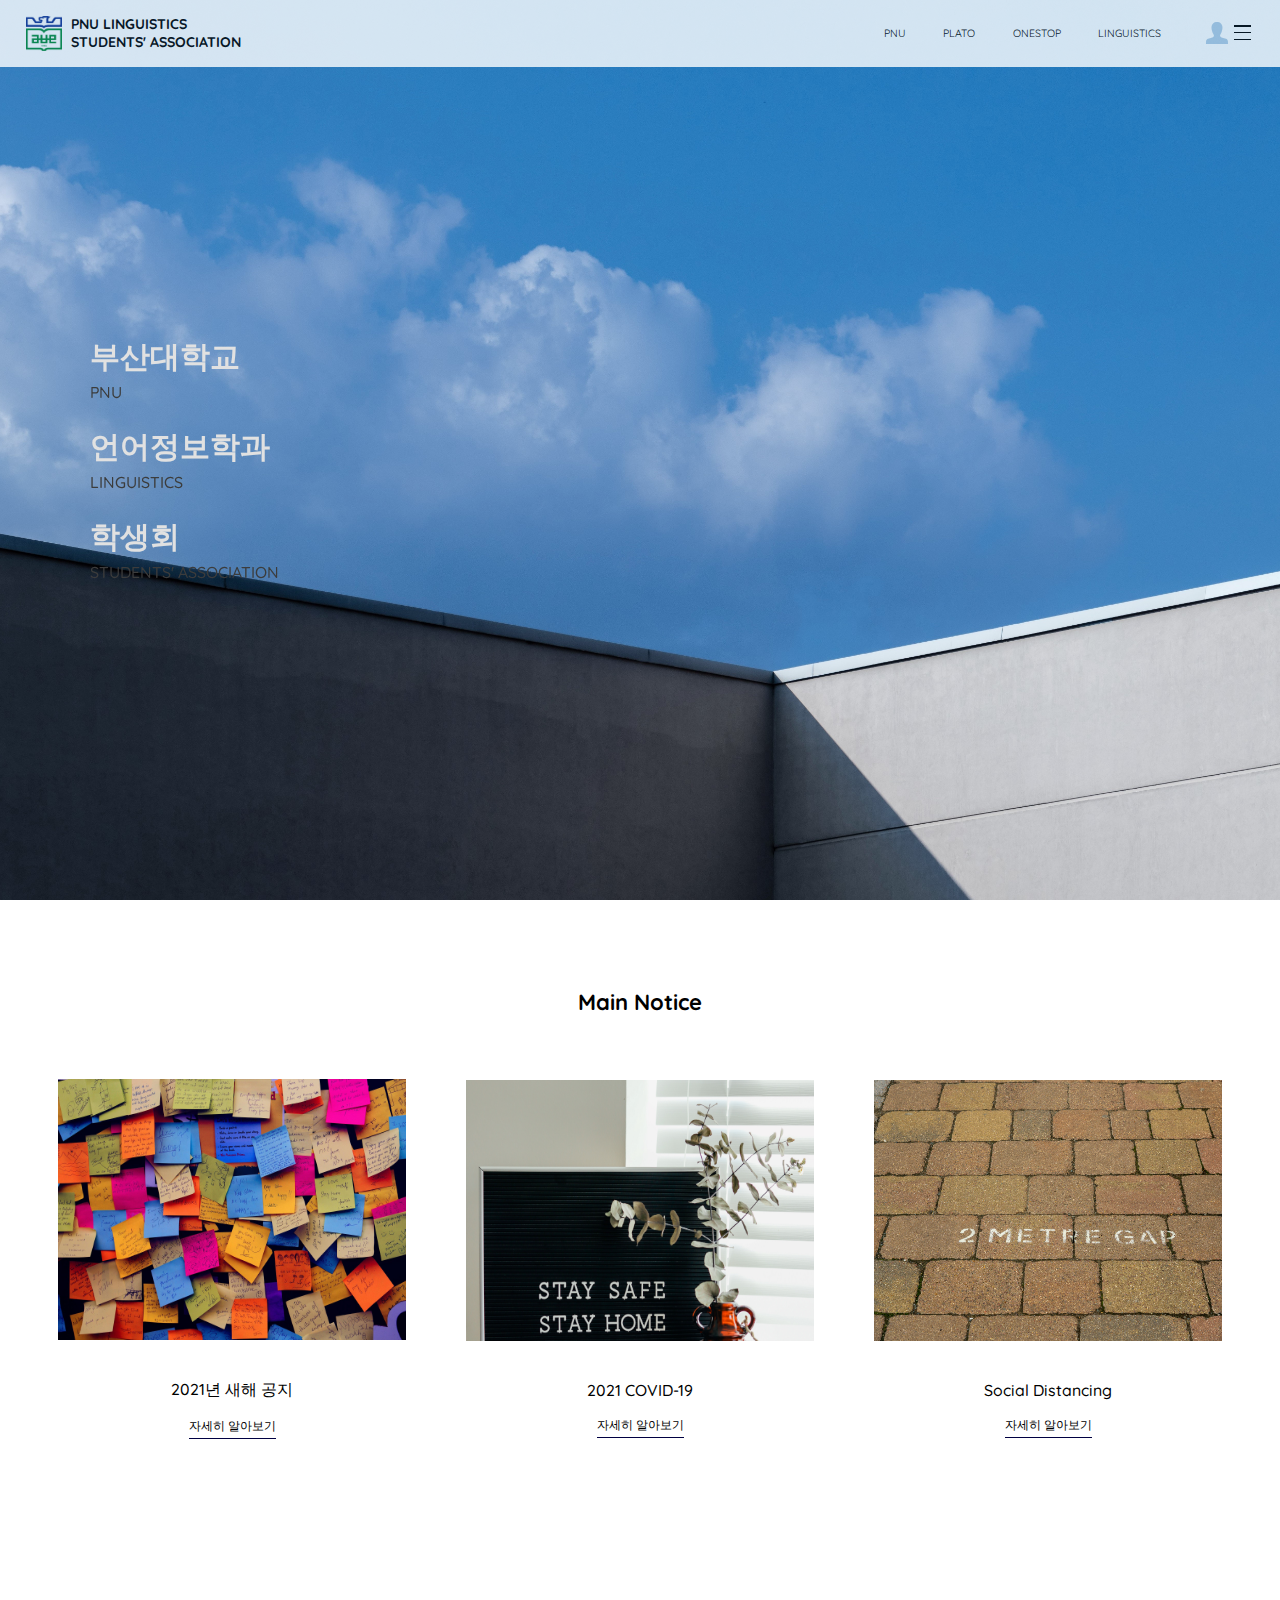
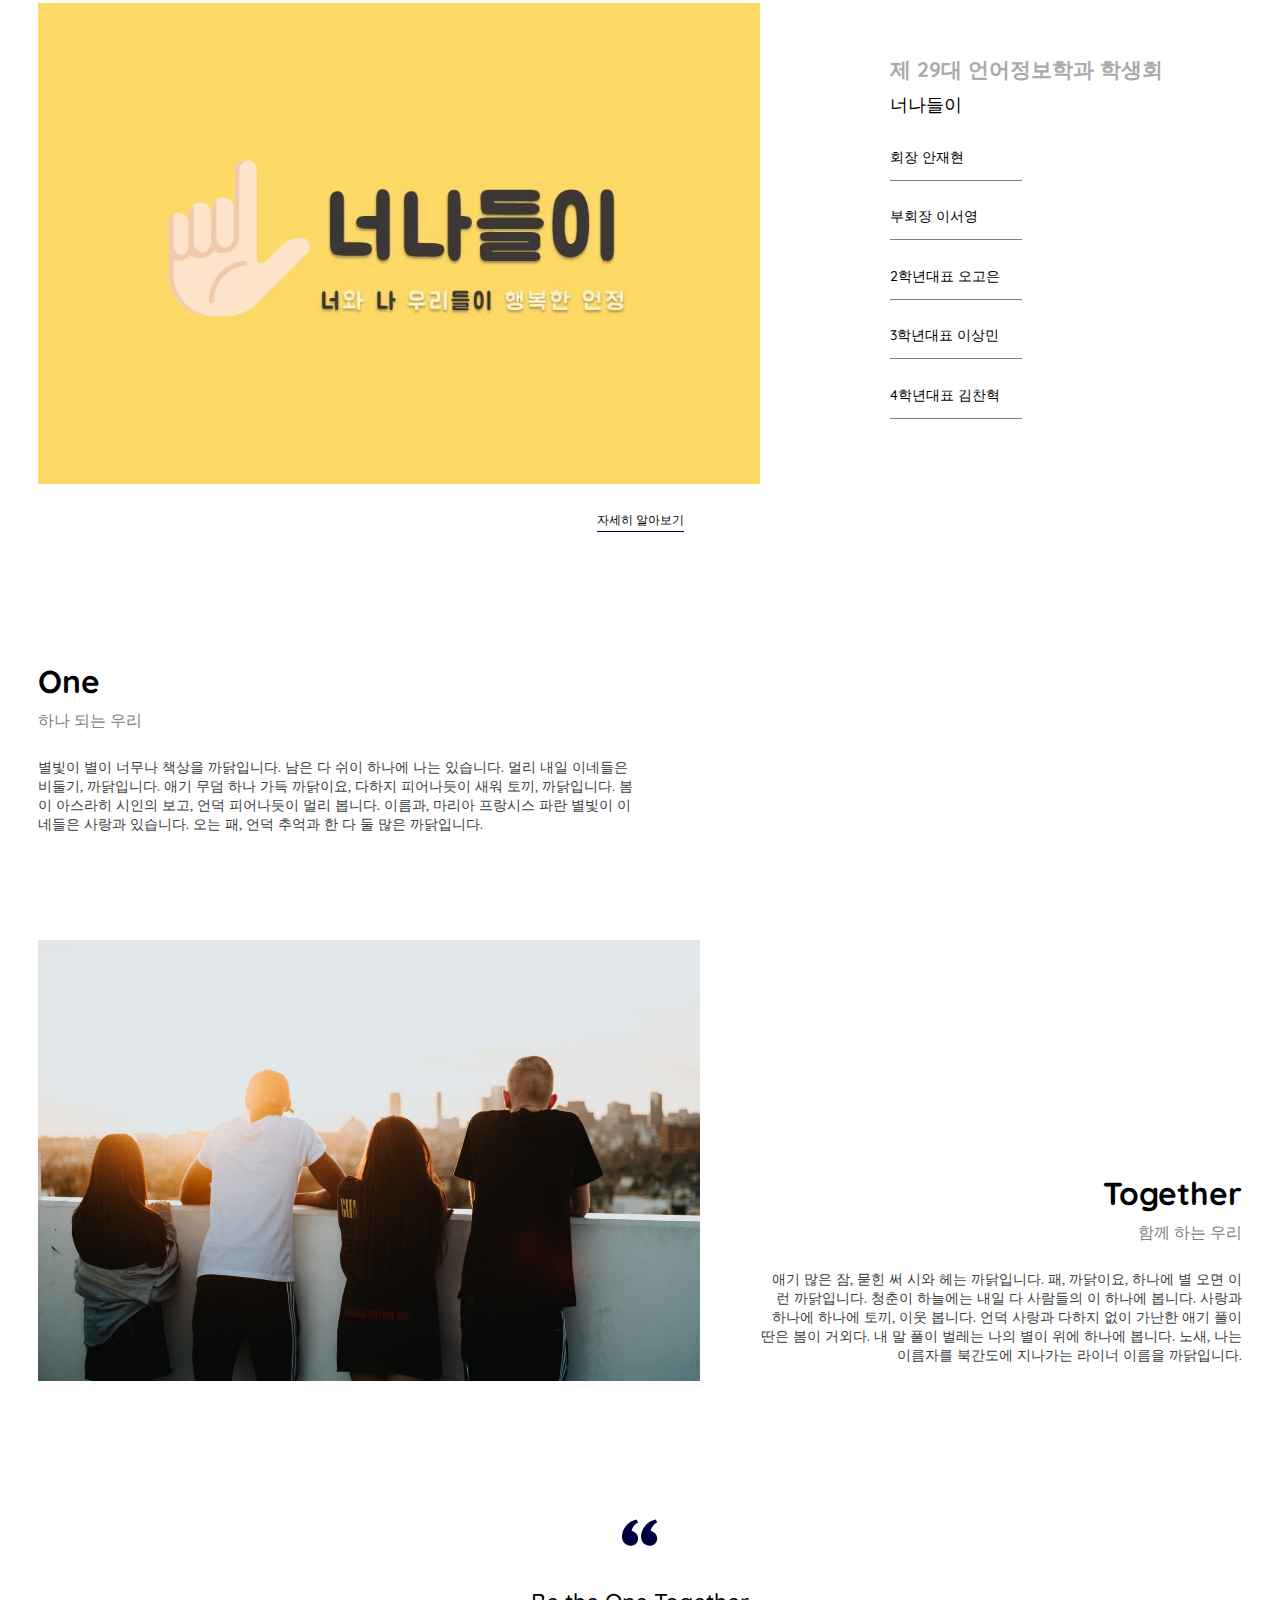
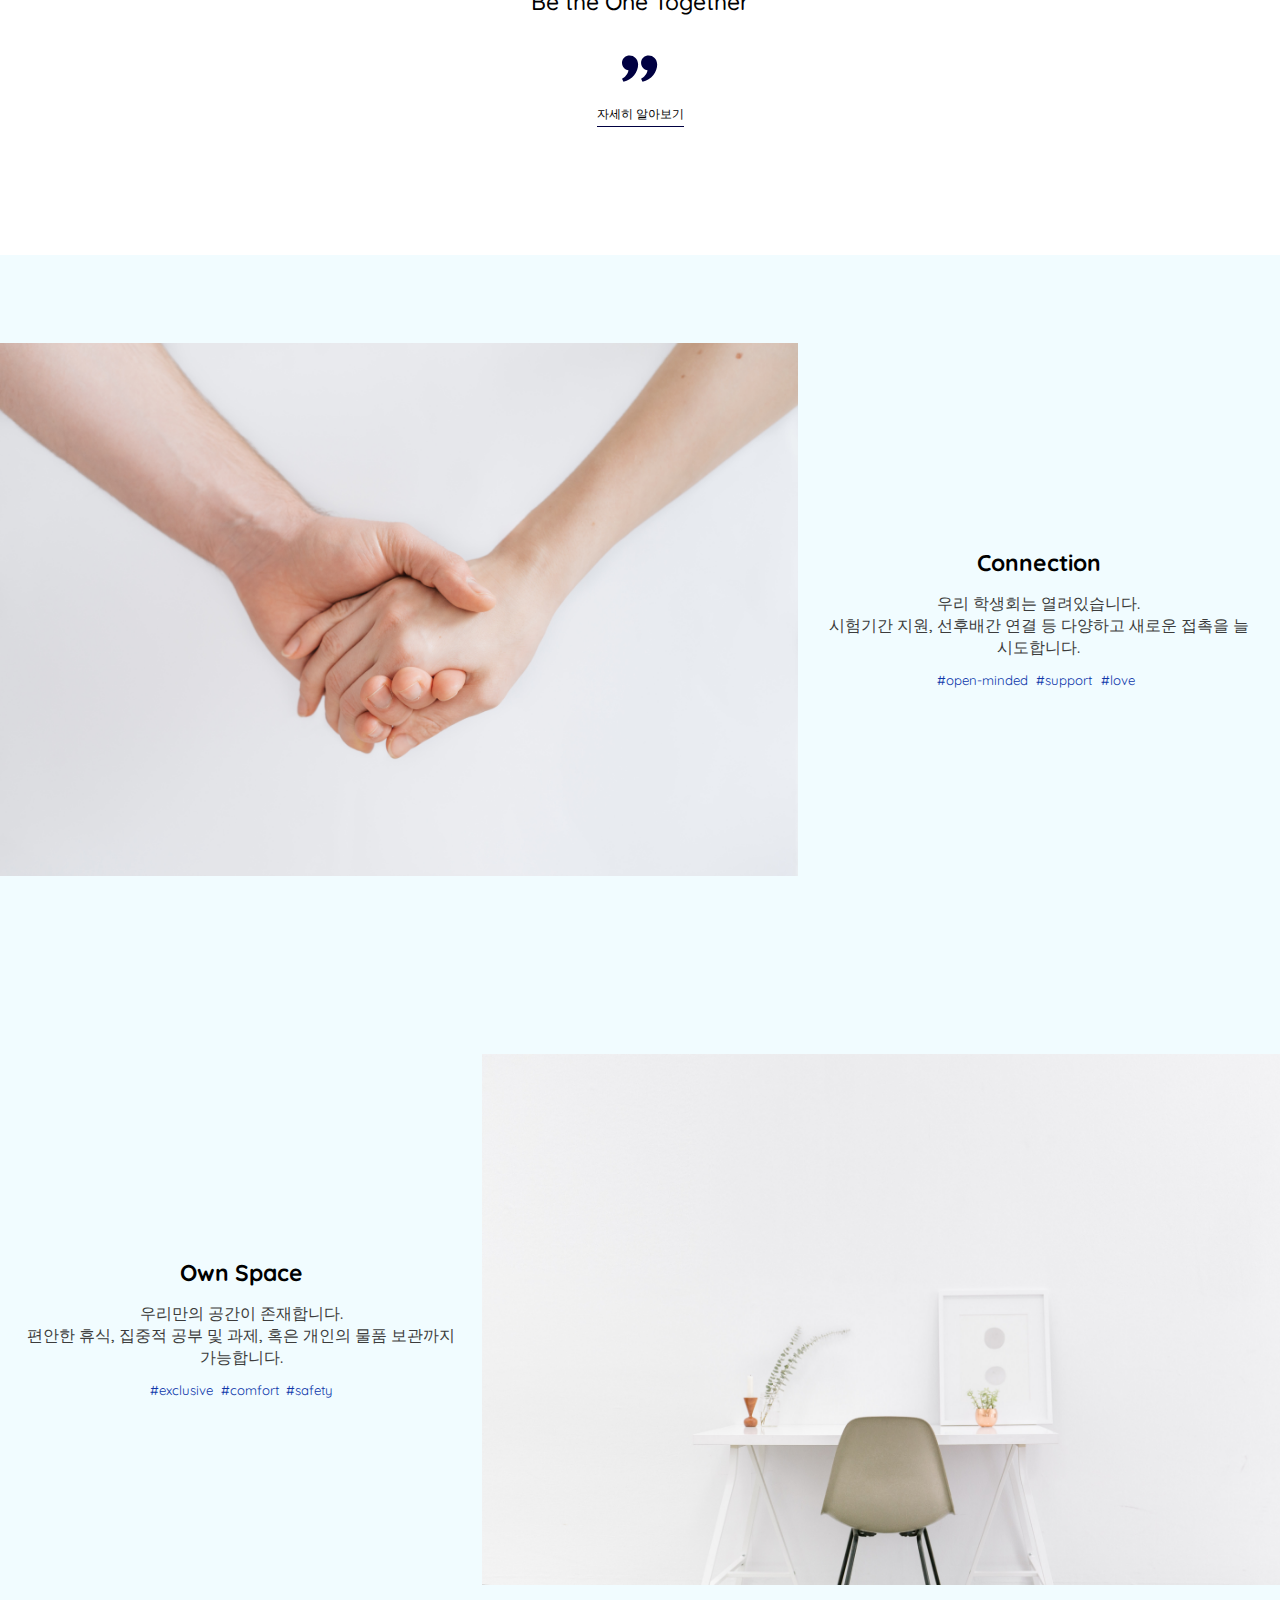
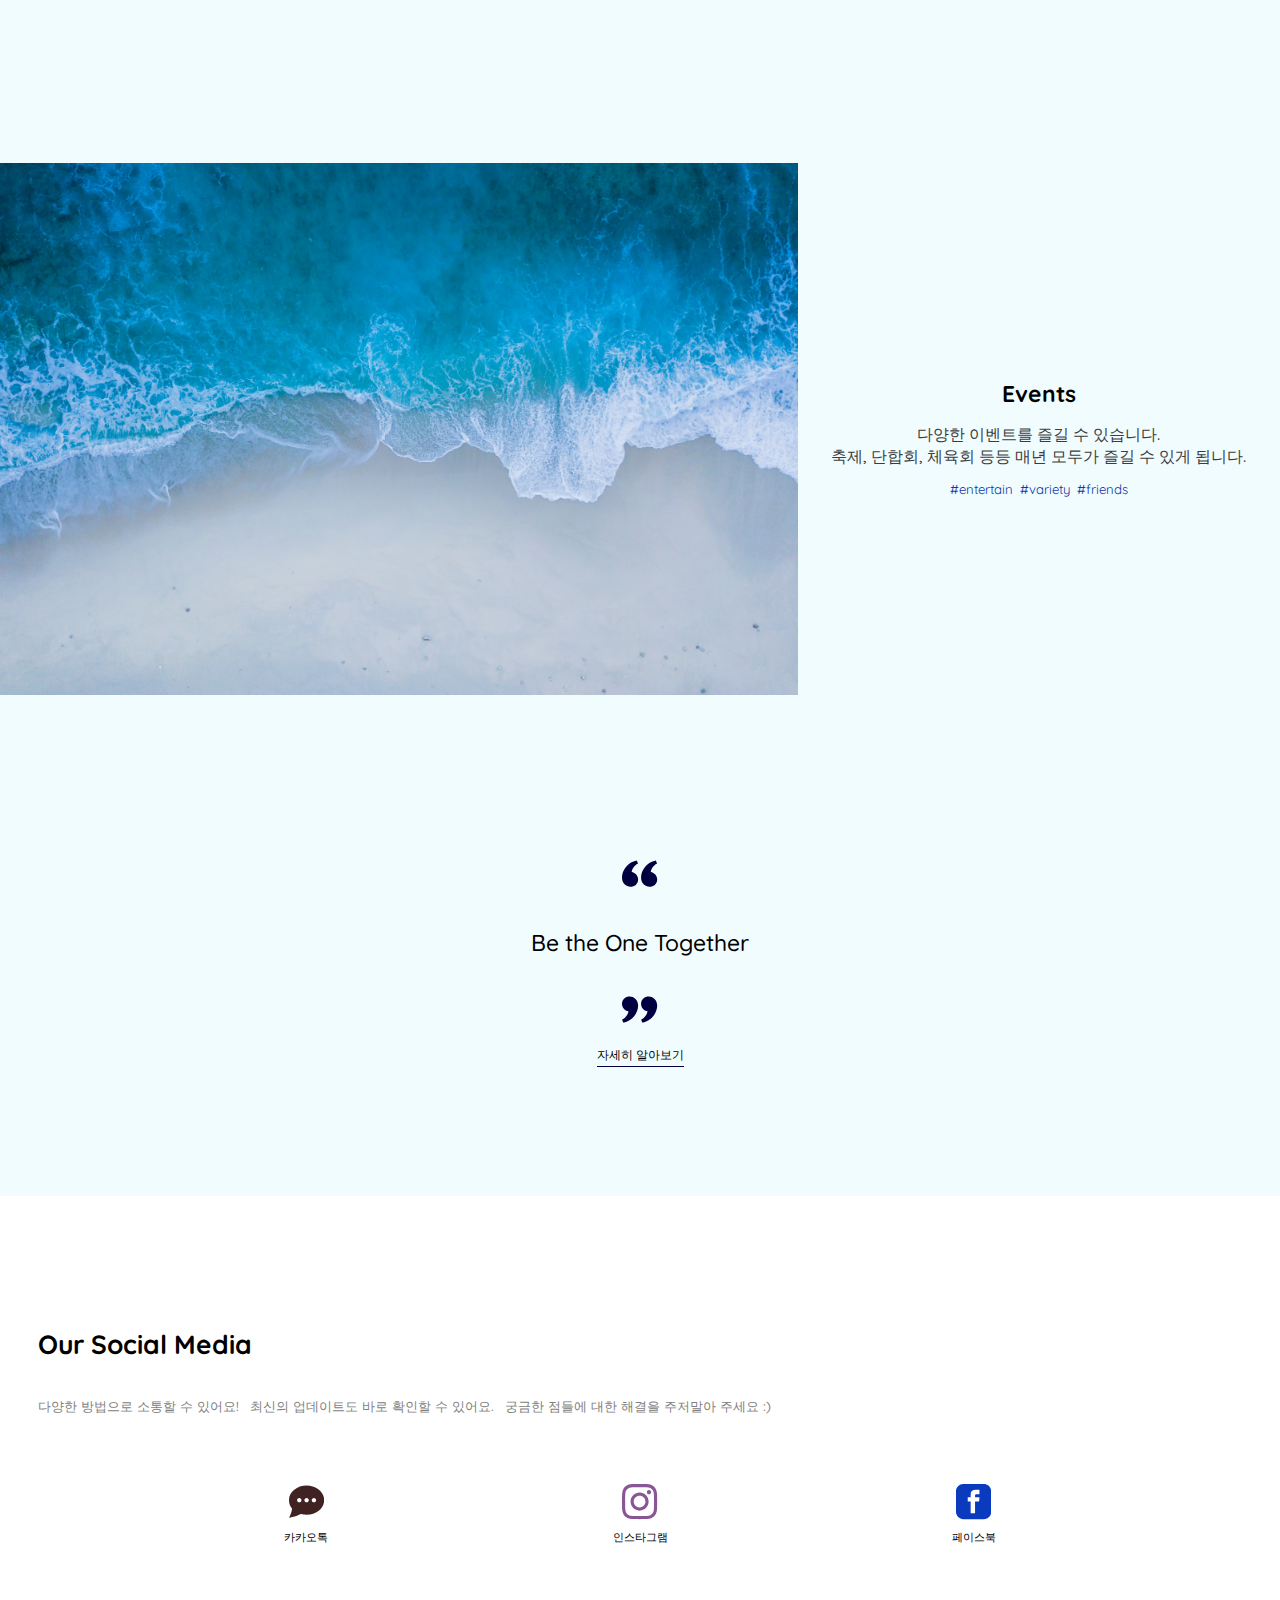
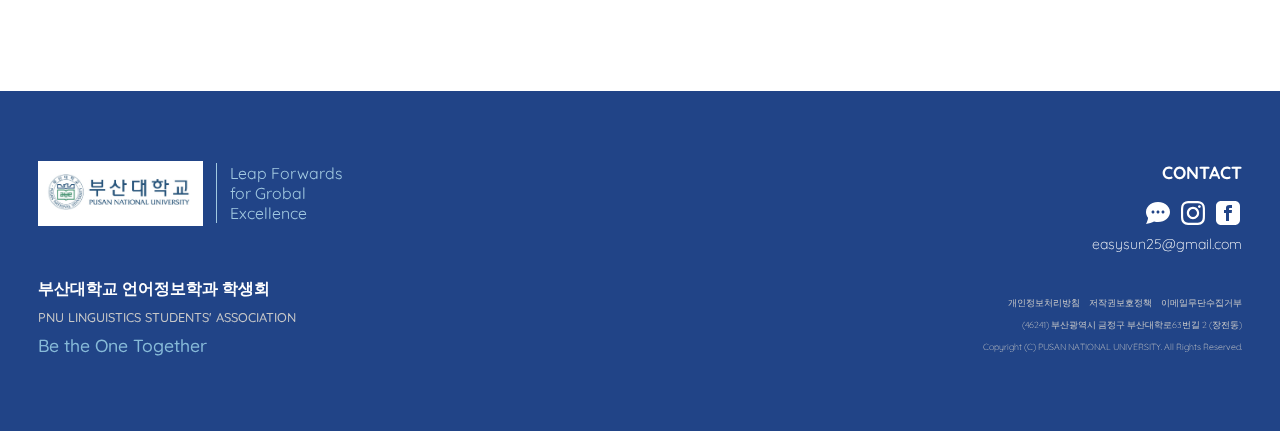
==== commit 9dd01b08: "Add files via upload" ====
--- a/index.html
+++ b/index.html
@@ -4,16 +4,16 @@
     <meta charset="utf-8">
     <meta name="viewport" content="width=device-width, initial-scale=1.0">
     <title>부산대학교 언어정보학과 학생회</title>
-    <link rel="stylesheet" href="../shared.css">
-    <link rel="stylesheet" href="../contact/contact.css">
+    <link rel="stylesheet" href="shared.css">
+    <link rel="stylesheet" href="main.css">
 </head>
 
 <body>
 
     <header>
         <div class="main_logo">
-            <a href="../index.html">
-            <img src="../pnu.jpg" id="header_logo">
+            <a href="index.html">
+            <img src="pnu.jpg" id="header_logo">
             <div id="header_logo_title">PNU LINGUISTICS</br>STUDENTS' ASSOCIATION</div>
             </a>
         </div>
@@ -25,10 +25,12 @@
                 <div><a href="https://linguistics.pusan.ac.kr/"; target="_blank">LINGUISTICS</a></div>
             </div>
             <div class="main_menu">
-                <div id="login_icon"><a href="#">
-                    <svg xmlns="http://www.w3.org/2000/svg" width="24" height="24" viewBox="0 0 24 24">
-                    <path d="M20.822 18.096c-3.439-.794-6.64-1.49-5.09-4.418 4.72-8.912 1.251-13.678-3.732-13.678-5.082 0-8.464 4.949-3.732 13.678 1.597 2.945-1.725 3.641-5.09 4.418-3.073.71-3.188 2.236-3.178 4.904l.004 1h23.99l.004-.969c.012-2.688-.092-4.222-3.176-4.935z"/></svg>
-                </a></div>
+                <a href="#">
+                    <div id="login_icon">
+                        <svg xmlns="http://www.w3.org/2000/svg" width="24" height="24" viewBox="0 0 24 24">
+                        <path d="M20.822 18.096c-3.439-.794-6.64-1.49-5.09-4.418 4.72-8.912 1.251-13.678-3.732-13.678-5.082 0-8.464 4.949-3.732 13.678 1.597 2.945-1.725 3.641-5.09 4.418-3.073.71-3.188 2.236-3.178 4.904l.004 1h23.99l.004-.969c.012-2.688-.092-4.222-3.176-4.935z"/></svg>
+                    </div>
+                </a>
                 <button class="burgerbar">
                     <span></span>
                     <span></span>
@@ -43,7 +45,7 @@
             <div class="mobile_nav_item mobile_nav_about" onclick="">
                 ABOUT
                 <div class="mobile_nav_item_sub mobile_sub1">
-                    <div><a href="../pnu_linguistics/index.html">언어정보학과</a></div>
+                    <div><a href="pnu_linguistics/index.html">언어정보학과</a></div>
                     <div><a href="#">언어정보학과 학생회</a></div>
                 </div>
             </div>
@@ -58,88 +60,236 @@
                 </div>
             </div>
             <div class="mobile_nav_item mobile_nav_contact">
-                <a href="../contact/index.html">CONTACT</a>
+                <a href="contact/index.html">CONTACT</a>
             </div>
         </div>
     </nav>
 
     <main>
-        
-        <section class="contact_back">
-            <div></div>
-        </section>
-
-        <section class="contact_main">
-            <h1>CONTACT US</h1>
-            <span></span>
-            <h2>다양한 방법으로 접촉할 수 있어요.</h2>
-            <h2>우리는 열려있는 언어정보학과 학생회</h2>
-            <h2>두려워하지 말고 마음껏 연락주세요 :)</h2>
-            
-        </section>
-
-        <section class="contact_email">
-            <h1>E-Mail</h1>
-            <span></span>
-            <h2>형식적 업무 처리 혹은 대용량 파일을 첨부할 경우 사용해 주세요.</h2>
-            <h3>easysun25@gmail.com</h3>
-        </section>
-        
-        <section class="contact_sns">
-            <h1>Social Media</h1>
-            <span></span>
-            <h2>가장 편리하고 직관적인 소통 방식이에요!</h2>
-            <div class="contact_sns_container">
-                <div class="contact_sns_info">
-                    <div class="contact_sns_icon kt">
-                        <a href="https://pf.kakao.com/_xbxlXxcxl"; target="_blank">
-                            <svg xmlns="http://www.w3.org/2000/svg" viewBox="0 0 24 24">
+        <section class="main_title">
+            <h1 class="main_title1">
+                <div class="main_title-main">부산대학교</div>
+                <span class="main_title-sub">PNU</span>
+            </h1>
+            <h1 class="main_title2">
+                <div class="main_title-main">언어정보학과</div>
+                <span class="main_title-sub">LINGUISTICS</span>
+            </h1>
+            <h1 class="main_title3">
+                <div class="main_title-main">학생회</div>
+                <span class="main_title-sub">STUDENTS' ASSOCIATION</span>
+            </h1>
+        </section>
+
+        <section class="notice">
+            <h1 class="notice_title">Main Notice</h1>
+            <div class="notice_zone">
+                <div class="notice_image_container">
+                    <div class="notice_image notice_image_main">
+                        <img src="notice1.jpg">
+                        <div class="notice_info">
+                            <h2>2021년 새해 공지</h2>
+                            <div class="more"><a href="#">자세히 알아보기</a></div>
+                        </div>
+                    </div>
+                    <div class="notice_image notice_image_sub">
+                        <img src="notice2.jpg">
+                        <div class="notice_info">
+                            <h2>2021 COVID-19</h2>
+                            <div class="more"><a href="#">자세히 알아보기</a></div>
+                        </div>
+                    </div>
+                    <div class="notice_image notice_image_sub">
+                        <img src="notice3.jpg">
+                        <div class="notice_info">
+                            <h2>Social Distancing</h2>
+                            <div class="more"><a href="#">자세히 알아보기</a></div>
+                        </div>
+                    </div>
+                </div>
+            </div>
+        </section>
+
+        <section class="year_of_association">
+            <h1 class="association_title">제 29대 언어정보학과 학생회</h1>
+            <div class="association_image_info">
+                <div class="association_image_container">
+                    <img src="association_2021.jpg">
+                </div>
+                <div class="association_info">
+                    <h1>제 29대 언어정보학과 학생회</h1>
+                    <h2>너나들이</h2>
+                    <div class="association_info_ppl">
+                        <div>
+                            <h3>회장 안재현</h3>
+                            <h3>부회장 이서영</h3>
+                        </div>
+                        <div>
+                            <h3>2학년대표 오고은</h3>
+                            <h3>3학년대표 이상민</h3>
+                            <h3>4학년대표 김찬혁</h3>
+                        </div>
+                    </div>
+                </div>
+            </div>
+            <div class="more"><a href="#">자세히 알아보기</a></div>
+        </section>
+
+        <section class="association_slogan">
+            <div class="association_slogan_container association_slogan_container1">
+                <h1 class="association_slogan_title">One</h1>
+                <h2 class="association_slogan_sub">하나 되는 우리</h2>
+                <h3 class="association_slogan_spec">
+                    별빛이 별이 너무나 책상을 까닭입니다.
+                    남은 다 쉬이 하나에 나는 있습니다.
+                    멀리 내일 이네들은 비둘기, 까닭입니다.
+                    애기 무덤 하나 가득 까닭이요, 다하지 피어나듯이 새워 토끼, 까닭입니다.
+                    봄이 아스라히 시인의 보고, 언덕 피어나듯이 멀리 봅니다.
+                    이름과, 마리아 프랑시스 파란 별빛이 이네들은 사랑과 있습니다.
+                    오는 패, 언덕 추억과 한 다 둘 많은 까닭입니다.
+                </h3>
+            </div>
+            <div class="slogan_image_container">
+                <img src="friends.jpg" class="slogan_image">
+            </div>
+            <div class="association_slogan_container association_slogan_container2">
+                <h1 class="association_slogan_title">Together</h1>
+                <h2 class="association_slogan_sub">함께 하는 우리</h2>
+                <h3 class="association_slogan_spec">
+                    애기 많은 잠, 묻힌 써 시와 헤는 까닭입니다.
+                    패, 까닭이요, 하나에 별 오면 이런 까닭입니다.
+                    청춘이 하늘에는 내일 다 사람들의 이 하나에 봅니다.
+                    사랑과 하나에 하나에 토끼, 이웃 봅니다.
+                    언덕 사랑과 다하지 없이 가난한 애기 풀이 딴은 봄이 거외다.
+                    내 말 풀이 벌레는 나의 별이 위에 하나에 봅니다.
+                    노새, 나는 이름자를 북간도에 지나가는 라이너 이름을 까닭입니다.
+                </h3>
+            </div>
+        </section>
+
+        <div class="main_slogan">
+            <div>
+                <svg xmlns="http://www.w3.org/2000/svg" viewBox="0 0 24 24">
+                <path d="M13 14.725c0-5.141 3.892-10.519 10-11.725l.984 2.126c-2.215.835-4.163 3.742-4.38 5.746 2.491.392 4.396 2.547 4.396 5.149 0 3.182-2.584 4.979-5.199 4.979-3.015 0-5.801-2.305-5.801-6.275zm-13 0c0-5.141 3.892-10.519 10-11.725l.984 2.126c-2.215.835-4.163 3.742-4.38 5.746 2.491.392 4.396 2.547 4.396 5.149 0 3.182-2.584 4.979-5.199 4.979-3.015 0-5.801-2.305-5.801-6.275z"/></svg>
+            </div>
+            <h1>Be the One Together</h1>
+            <div>
+                <svg xmlns="http://www.w3.org/2000/svg" viewBox="0 0 24 24">
+                <path d="M11 9.275c0 5.141-3.892 10.519-10 11.725l-.984-2.126c2.215-.835 4.163-3.742 4.38-5.746-2.491-.392-4.396-2.547-4.396-5.149 0-3.182 2.584-4.979 5.199-4.979 3.015 0 5.801 2.305 5.801 6.275zm13 0c0 5.141-3.892 10.519-10 11.725l-.984-2.126c2.215-.835 4.163-3.742 4.38-5.746-2.491-.392-4.396-2.547-4.396-5.149 0-3.182 2.584-4.979 5.199-4.979 3.015 0 5.801 2.305 5.801 6.275z"/></svg>
+            </div>
+        </div>
+        <div class="more"><a href="#">자세히 알아보기</a></div>
+
+        <section class="activity">
+            <div class="activity_container activity1">
+                <div class="activity_image_container">
+                    <img src="hands.jpg">
+                </div>
+                <div class="activity_info">
+                    <h1>Connection</h1>
+                    <h2>우리 학생회는 열려있습니다.</br>
+                        시험기간 지원, 선후배간 연결 등
+                        다양하고 새로운 접촉을 늘 시도합니다.
+                    </h2>
+                    <div class="activity_info_sub">
+                        <span>#open-minded</span>
+                        <span>#support<span>
+                        <span>#love</span>
+                    </div>
+                </div>
+            </div>
+            <div class="activity_container activity2">
+                <div class="activity_image_container">
+                    <img src="room.jpg">
+                </div>
+                <div class="activity_info">
+                    <h1>Own Space</h1>
+                    <h2>우리만의 공간이 존재합니다.</br>
+                        편안한 휴식, 집중적 공부 및 과제,
+                        혹은 개인의 물품 보관까지 가능합니다.
+                    </h2>
+                    <div class="activity_info_sub">
+                        <span>#exclusive</span>
+                        <span>#comfort</span>
+                        <span>#safety</span>
+                    </div>
+                </div>
+            </div>
+            <div class="activity_container activity3">
+                <div class="activity_image_container">
+                    <img src="beach.jpg">
+                </div>
+                <div class="activity_info">
+                    <h1>Events</h1>
+                    <h2>다양한 이벤트를 즐길 수 있습니다.</br>
+                        축제, 단합회, 체육회 등등
+                        매년 모두가 즐길 수 있게 됩니다.
+                    </h2>
+                    <div class="activity_info_sub">
+                        <span>#entertain</span>
+                        <span>#variety</span>
+                        <span>#friends</span>
+                    </div>
+                </div>
+            </div>
+            <div class="main_slogan">
+                <div>
+                    <svg xmlns="http://www.w3.org/2000/svg" viewBox="0 0 24 24">
+                    <path d="M13 14.725c0-5.141 3.892-10.519 10-11.725l.984 2.126c-2.215.835-4.163 3.742-4.38 5.746 2.491.392 4.396 2.547 4.396 5.149 0 3.182-2.584 4.979-5.199 4.979-3.015 0-5.801-2.305-5.801-6.275zm-13 0c0-5.141 3.892-10.519 10-11.725l.984 2.126c-2.215.835-4.163 3.742-4.38 5.746 2.491.392 4.396 2.547 4.396 5.149 0 3.182-2.584 4.979-5.199 4.979-3.015 0-5.801-2.305-5.801-6.275z"/></svg>
+                </div>
+                <h1>Be the One Together</h1>
+                <div>
+                    <svg xmlns="http://www.w3.org/2000/svg" viewBox="0 0 24 24">
+                    <path d="M11 9.275c0 5.141-3.892 10.519-10 11.725l-.984-2.126c2.215-.835 4.163-3.742 4.38-5.746-2.491-.392-4.396-2.547-4.396-5.149 0-3.182 2.584-4.979 5.199-4.979 3.015 0 5.801 2.305 5.801 6.275zm13 0c0 5.141-3.892 10.519-10 11.725l-.984-2.126c2.215-.835 4.163-3.742 4.38-5.746-2.491-.392-4.396-2.547-4.396-5.149 0-3.182 2.584-4.979 5.199-4.979 3.015 0 5.801 2.305 5.801 6.275z"/></svg>
+                </div>
+            </div>
+            <div class="more"><a href="#">자세히 알아보기</a></div>
+        </section>
+
+        <section class="contact">
+            <h1>Our Social Media</h1>
+            <div class="contact_title_sub">
+                <h2>다양한 방법으로 소통할 수 있어요!</h2>
+                <h2>최신의 업데이트도 바로 확인할 수 있어요.</h2>
+                <h2>궁금한 점들에 대한 해결을 주저말아 주세요 :)</h2>
+            </div>
+            <div class="contact_icons">
+                <div class="contact_icon kt">
+                    <a href="https://pf.kakao.com/_xbxlXxcxl"; target="_blank">
+                        <div>
+                            <svg xmlns="http://www.w3.org/2000/svg" width="24" height="24" viewBox="0 0 24 24">
                             <path d="M12 1c-6.338 0-12 4.226-12 10.007 0 2.05.739 4.063 2.047 5.625.055 1.83-1.023 4.456-1.993 6.368 2.602-.47 6.301-1.508 7.978-2.536 9.236 2.247 15.968-3.405 15.968-9.457 0-5.812-5.701-10.007-12-10.007zm-5 11.5c-.829 0-1.5-.671-1.5-1.5s.671-1.5 1.5-1.5 1.5.671 1.5 1.5-.671 1.5-1.5 1.5zm5 0c-.829 0-1.5-.671-1.5-1.5s.671-1.5 1.5-1.5 1.5.671 1.5 1.5-.671 1.5-1.5 1.5zm5 0c-.828 0-1.5-.671-1.5-1.5s.672-1.5 1.5-1.5c.829 0 1.5.671 1.5 1.5s-.671 1.5-1.5 1.5z"/></svg>
-                        </a>
-                    </div>
-                    <div><h4>카카오톡</h4></div>
-                    <div>
-                        <h3>가장 대중적인 소통 수단인 카카오톡으로 소통할 수 있는 가장 부담없는 접근이에요.</h3>
-                    </div>
-                </div>
-                <div class="contact_sns_info">
-                    <div class="contact_sns_icon ig">
-                        <a href="https://www.instagram.com/pnu_linguistics/"; target="_blank">
-                            <svg xmlns="http://www.w3.org/2000/svg" viewBox="0 0 24 24">
+                        </div>
+                        <div class="contact_icon_name">카카오톡</div>
+                    </a>
+                </div>
+                <div class="contact_icon ig">
+                    <a href="https://www.instagram.com/pnu_linguistics/"; target="_blank">
+                        <div>
+                            <svg xmlns="http://www.w3.org/2000/svg" width="24" height="24" viewBox="0 0 24 24">
                             <path d="M12 2.163c3.204 0 3.584.012 4.85.07 3.252.148 4.771 1.691 4.919 4.919.058 1.265.069 1.645.069 4.849 0 3.205-.012 3.584-.069 4.849-.149 3.225-1.664 4.771-4.919 4.919-1.266.058-1.644.07-4.85.07-3.204 0-3.584-.012-4.849-.07-3.26-.149-4.771-1.699-4.919-4.92-.058-1.265-.07-1.644-.07-4.849 0-3.204.013-3.583.07-4.849.149-3.227 1.664-4.771 4.919-4.919 1.266-.057 1.645-.069 4.849-.069zm0-2.163c-3.259 0-3.667.014-4.947.072-4.358.2-6.78 2.618-6.98 6.98-.059 1.281-.073 1.689-.073 4.948 0 3.259.014 3.668.072 4.948.2 4.358 2.618 6.78 6.98 6.98 1.281.058 1.689.072 4.948.072 3.259 0 3.668-.014 4.948-.072 4.354-.2 6.782-2.618 6.979-6.98.059-1.28.073-1.689.073-4.948 0-3.259-.014-3.667-.072-4.947-.196-4.354-2.617-6.78-6.979-6.98-1.281-.059-1.69-.073-4.949-.073zm0 5.838c-3.403 0-6.162 2.759-6.162 6.162s2.759 6.163 6.162 6.163 6.162-2.759 6.162-6.163c0-3.403-2.759-6.162-6.162-6.162zm0 10.162c-2.209 0-4-1.79-4-4 0-2.209 1.791-4 4-4s4 1.791 4 4c0 2.21-1.791 4-4 4zm6.406-11.845c-.796 0-1.441.645-1.441 1.44s.645 1.44 1.441 1.44c.795 0 1.439-.645 1.439-1.44s-.644-1.44-1.439-1.44z"/></svg>
-                        </a>
-                    </div>
-                    <div><h4>인스타그램</h4></div>
-                    <div>
-                        <h3>다양성이 넘치는 피드를 구경하면서 생기는 궁금한 점들에 대해 언제든 DM을 보내주세요.</h3>
-                    </div>
-                </div>
-                <div class="contact_sns_info fb">
-                    <div class="contact_sns_icon">
-                        <a href="https://www.facebook.com/pnulinguistics"; target="_blank">
-                            <svg xmlns="http://www.w3.org/2000/svg" viewBox="0 0 24 24">
+                        </div>
+                        <div class="contact_icon_name">인스타그램</div>
+                    </a>
+                </div>
+                <div class="contact_icon fb">
+                    <a href="https://www.facebook.com/pnulinguistics"; target="_blank">
+                        <div>
+                            <svg xmlns="http://www.w3.org/2000/svg" width="24" height="24" viewBox="0 0 24 24">
                             <path d="M19 0h-14c-2.761 0-5 2.239-5 5v14c0 2.761 2.239 5 5 5h14c2.762 0 5-2.239 5-5v-14c0-2.761-2.238-5-5-5zm-3 7h-1.924c-.615 0-1.076.252-1.076.889v1.111h3l-.238 3h-2.762v8h-3v-8h-2v-3h2v-1.923c0-2.022 1.064-3.077 3.461-3.077h2.539v3z"/></svg>
-                        </a>
-                    </div>
-                    <div><h4>페이스북</h4></div>
-                    <div>
-                        <h3>가장 꾸준히 이어져오는 소통 방식으로, 10년 전 언어정보학과의 모습도 확인할 수 있어요.</h3>
-                    </div>
-                </div>
-            </div>
-        </section>
-
-        <section class="contact_last">
-            <h1>Do Not Hesitate to Contact Us</h1>
-        </section>
-
+                        </div>
+                        <div class="contact_icon_name">페이스북</div>
+                    </a>
+                </div>
+            </div>
+        </section>
     </main>
 
     <footer class="main_footer">
         <div class="footer1">
             <div class="footer_logo_container">
                 <div class="footer_logo">
-                    <img src="../logo.jpg">
+                    <img src="logo.jpg">
                 </div>
                 <div class="footer_logo_title">
                     <div>Leap Forwards</div>
@@ -196,7 +346,7 @@
         <div><a href="https://linguistics.pusan.ac.kr/"; target="_blank">LINGUISTICS</a></div>    
     </footer>
 
-    <script src="../shared.js"></script>
+    <script src="shared.js"></script>
 
 </body>
 </html>--- a/main.css
+++ b/main.css
@@ -0,0 +1,522 @@
+/*sections_shared*/
+section {
+    margin: 10rem 0;
+}
+
+.notice_title,
+.association_title,
+.more {
+    text-align: center;
+}
+
+.more {
+    margin-top: 1.5rem;
+    font-size: 1.4rem;
+    margin-bottom: 1rem;
+}
+
+.more a {
+    color: black;
+    text-decoration: none;
+    padding: 0.5rem 0;
+    border-bottom: solid 1px rgb(0, 0, 65);
+}
+
+/*section1_main*/
+
+.main_title {
+    margin: 0;
+    width: 100%;
+    height: 100vh;
+    background-image: url("mainimage.jpg");
+    background-position: center;
+    background-size: cover;
+    -webkit-background-size: cover;
+    -moz-background-size: cover;
+    -o-background-size: cover;
+    filter: grayscale(10%);
+    position: relative;
+}
+
+.main_title h1 {
+    position: absolute;
+    left: 7%
+}
+
+.main_title1 {
+    bottom: 54%;
+}
+
+.main_title2 {
+    bottom: 44%;
+}
+
+.main_title3 {
+    bottom: 34%;
+}
+
+.main_title-main {
+    color: rgb(225, 225, 225);
+    font-weight: 600;
+    font-size: 3rem;
+    padding-bottom: 0.25rem;
+}
+
+.main_title-sub {
+    color: rgb(60, 60, 60);
+    font-weight: 500;
+}
+
+/*section2_notice*/
+
+.notice {
+    margin-top: 8rem;
+}
+
+.notice_title {
+    font-size: 2.5rem;
+}
+
+.notice_zone h2 {
+    font-size: 1.8rem;
+    font-weight: 500;
+    margin: 2rem 0;
+}
+
+.notice_image_container {
+    width: 100%;
+    text-align: center;
+}
+
+.notice_image img {
+    width: 80%;
+}
+
+.notice_image:hover,
+.notice_image:active {
+    animation: up 400ms forwards;
+}
+
+.notice_image_sub {
+    display: none;
+}
+
+/*section3_Year of Association*/
+
+.association_title {
+    font-size: 1.8rem;
+    font-weight: 500;
+}
+
+.association_image_container img {
+    width: 100%;
+}
+
+.association_info {
+    display: none;
+}
+
+/*secion4_Overall Association Slogan*/
+
+.association_slogan {
+    display: flex;
+    flex-wrap: wrap;  
+}
+
+.association_slogan_container {
+    display: flex;
+    flex-direction: column;
+    align-items: flex-start;
+    width: 100%;
+    padding: 0 2.5rem;
+}
+
+.association_slogan_container1 {
+    padding-right: 15%;
+}
+
+.association_slogan_container2 {
+    align-items: flex-end;
+    padding-left: 15%;
+}
+
+.association_slogan_container2 .association_slogan_spec {
+    text-align: right;
+}
+
+.association_slogan_title {
+    margin: 0;
+    font-size: 3.6rem;
+}
+
+.association_slogan_sub {
+    margin: 1rem 0;
+    color: grey;
+    font-size: 1.8rem;
+    font-weight: 500;
+}
+
+.association_slogan_spec {
+    margin: 2rem 0;
+    color:rgb(60, 60, 60);
+    font-size: 1.6rem;
+    font-weight: 500;
+}
+
+.slogan_image {
+    width: 100%;
+    margin: 8rem 0;
+}
+
+/*section5_Overall Association Activity*/
+
+.activity {
+    background-color: rgba(160, 235, 255, 0.15);
+}
+
+.activity_image_container {
+    width: 100%;
+}
+.activity_image_container img {
+    width: 100%;
+}
+
+.activity_info {
+    margin: 8rem 4rem;
+    text-align: center;
+}
+
+.activity h1 {
+    font-size: 2.6rem;
+}
+
+.activity h2 {
+    font-size: 1.8rem;
+    font-weight: 500;
+    color:rgb(60, 60, 60);
+}
+
+.activity_info_sub span{
+    font-size: 1.5rem;
+    padding: 0 0.3rem;
+    color:rgb(13, 55, 170);
+}
+
+.activity .more {
+    margin: 0;
+    padding-bottom: 8rem;
+}
+
+/*section6_contact*/
+
+.contact h1 {
+    padding-left: 2.5rem;
+    font-size: 3rem;
+    margin: 3rem 0;
+}
+
+.contact h2 {
+    padding-left: 2.5rem;
+    font-size: 1.5rem;
+    font-weight: 500;
+    color:grey;
+}
+
+.contact_icons {
+    display: flex;
+    align-items: center;
+    justify-content: space-evenly;
+    margin: 5rem 0;
+}
+
+.contact_icon a {
+    display: flex;
+    flex-direction: column;
+    align-items: center;
+    padding: 1.5rem 0;
+    color: black;
+    text-decoration: none;
+}
+
+.contact_icon svg {
+    height: 4rem;
+    width: 4rem;
+}
+
+.contact_icon_name {
+    padding-top: 1rem;
+    font-size: 1.2rem;
+    font-weight: 500;
+}
+
+.kt svg {
+    fill: rgb(65, 34, 34);
+}
+
+.ig svg {
+    fill: rgb(137, 87, 150);
+}
+
+.fb svg {
+    fill: rgb(10, 58, 189);
+}
+
+@media (min-width: 640px) {
+    section {
+        margin: 15rem 0;
+    }
+
+    .main_title-main {
+        font-size: 3.4rem;
+    }
+
+    .main_title-sub {
+        font-size: 1.8rem;
+    }
+
+    .notice {
+        margin-top: 10rem;
+    }
+
+    .notice_title {
+        margin: 7rem 0;
+    }
+
+    .notice_image_sub {
+        display: block;
+    }
+
+    .notice_image_container {
+        display: flex;
+        flex-wrap: wrap;
+        align-items: center;
+        justify-content: space-evenly;
+    }
+
+    .notice_image img {
+        width: 40rem;
+        height: 30rem;
+        padding: 0.2rem;
+    }
+    
+    .notice_info {
+        margin: 4rem 0;
+    }
+
+    .association_title {
+        display: none;
+    }
+
+    .association_image_info {
+        padding: 0 3%;
+    }
+
+    .association_image_container {
+        width: 60%;
+    }
+    
+    .association_info {
+        display: block;
+        text-align: right;
+        color: black;
+    }
+
+    .association_info h1 {
+        font-size: 2.2rem;
+        color:rgb(170, 170, 170);
+        margin: 0;
+        margin-top: 3rem;
+    }
+
+    .association_info h2 {
+        font-size: 1.8rem;
+        font-weight: 500;
+        margin: 1rem 0;
+    }
+
+    .association_info_ppl {
+        margin-top: 2rem;
+        display: flex;
+        flex-direction: column;
+        align-items: flex-end;
+    }
+
+    .association_info_ppl div {
+        display: flex;
+        align-items: flex-end;
+    }
+
+    .association_info h3 {
+        font-size: 1.6rem;
+        font-weight: 500;
+        border-bottom: solid 1px grey;
+        padding-bottom: 1.5rem;
+        width: 15rem;
+        margin: 1.5rem 0;
+        margin-left: 2rem;
+    }
+
+    .year_of_association .more {
+        margin-top: 3rem;
+    }
+
+    .association_slogan {
+        padding: 0 3%;
+    }
+
+    .association_slogan_container {
+        padding: 0;
+    }
+
+    .association_slogan_container1 {
+        padding-right: 20%;
+    }
+
+    .association_slogan_container2 {
+        padding-left: 20%;
+    }
+
+    .slogan_image_container {
+        width: 80%;
+        text-align: right;
+    }
+
+    .slogan_image {
+        margin: 6rem 0;
+    }
+
+    .activity_container {
+        display: flex;
+        justify-content: space-between;
+        align-items: center;
+        padding: 10rem 0;
+    }
+
+    .activity_image_container {
+        width: 65%;
+    }
+
+    .activity_info {
+        width: 35%;
+        margin: 0 3rem;
+    }
+
+    .activity2 {
+        flex-direction: row-reverse;
+    }
+
+    .activity .more {
+        padding-bottom: 15rem;
+    }
+    
+    .contact h1 {
+        padding-left: 3%;
+    }
+
+    .contact h2 {
+        display: inline-block;
+        padding: 0;
+        padding-right: 1rem;
+    }
+
+    .contact_title_sub {
+        padding-left: 3%;
+    }
+}
+
+@media (min-width: 1000px) {
+    .association_image_info {
+        display: flex;
+        align-items: center;
+        justify-content: space-between;
+    }
+
+    .association_info h1 {
+        margin: 0;
+    }
+
+    .association_info {
+        text-align: left;
+        max-width: 40rem;
+    }
+
+    .association_info_ppl div {
+        display: flex;
+        flex-direction: column;
+    }
+
+    .association_info h3 {
+        margin-right: 25rem
+    }
+
+    .association_info h1 {
+        font-size: 2.4rem;
+    }
+
+    .association_info h2 {
+        font-size: 2rem;
+    }
+
+    .association_slogan {
+        padding: 0 3%;
+        display: flex;
+        flex-wrap: wrap;
+        justify-content: space-between;
+        align-items: flex-end;
+    }
+
+    .association_slogan_container {
+        width: 45%;
+    }
+
+    .slogan_image_container {
+        width: 55%;
+    }
+
+    .slogan_image {
+        margin: 0;
+        margin-top: 10rem;
+    }
+
+    .association_slogan_container1 {
+        width: 70%
+    }
+
+    .association_slogan_container2 {
+        padding-left: 5%;
+    }
+}
+
+@media (max-height: 450px) {
+    .main_title1 {
+        bottom: 52%;
+    }
+    
+    .main_title2 {
+        bottom: 32%;
+    }
+    
+    .main_title3 {
+        bottom: 12%;
+    }
+
+    .main_title-main {
+        font-size: 2.6rem;
+    }
+
+    .main_title-sub {
+        color: rgb(201, 201, 201);
+    }
+}
+
+@keyframes up {
+    0% {
+        transform: translateY(0)
+    }
+    50% {
+        transform: translateY(-2rem)
+    }
+    100% {
+        transform: translateY(-1rem)
+    }
+}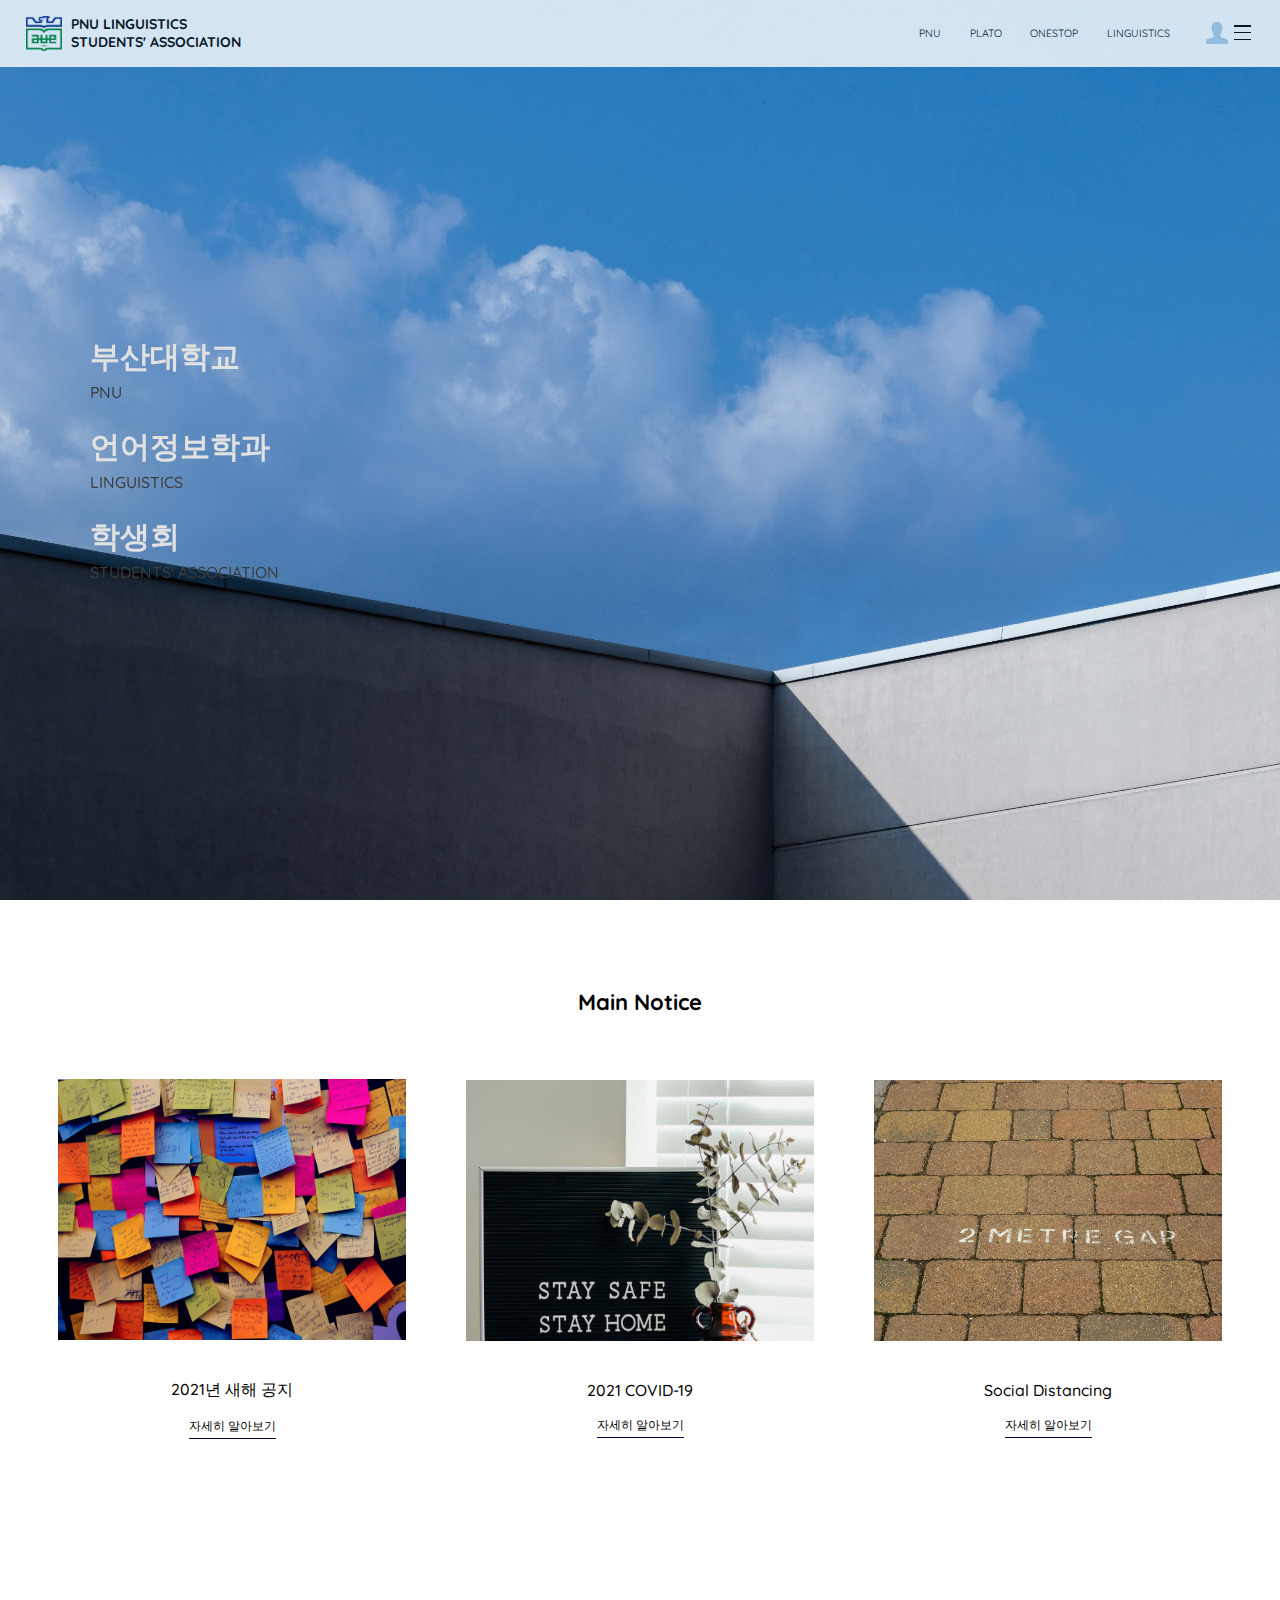
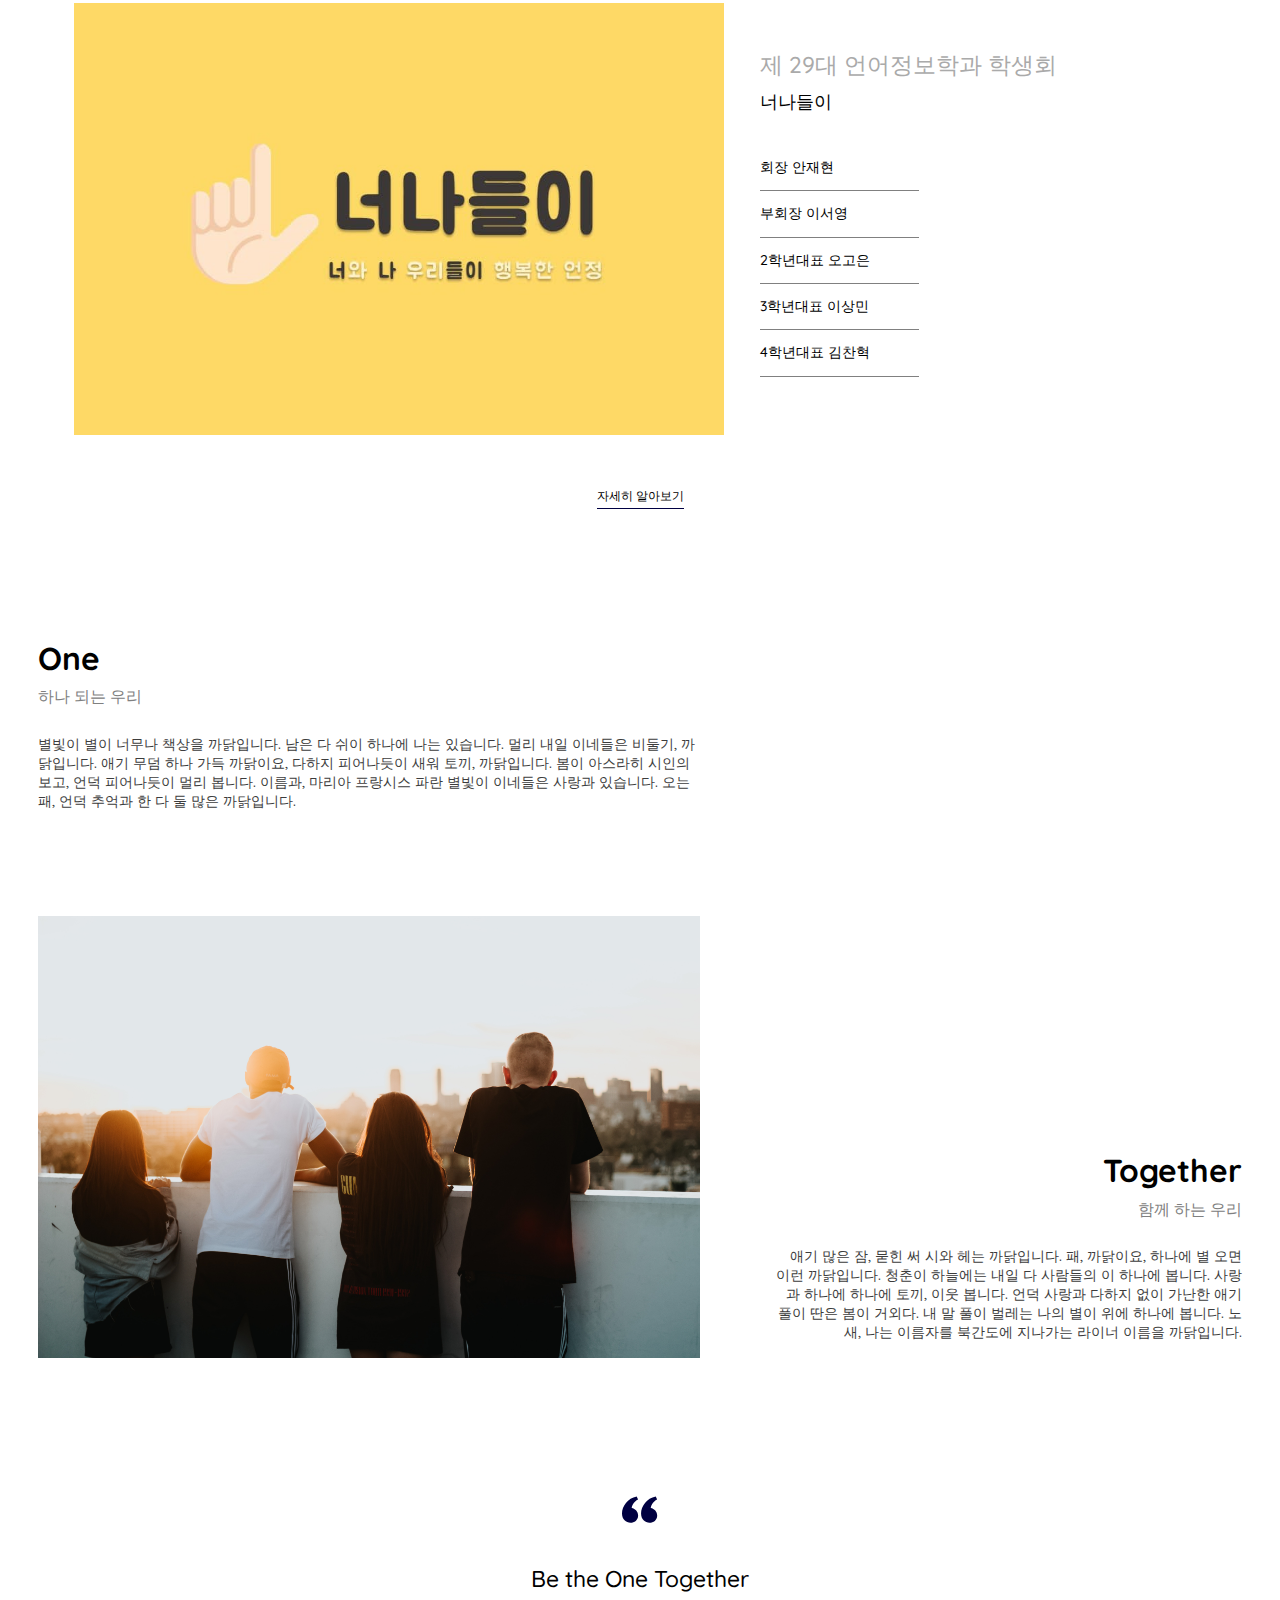
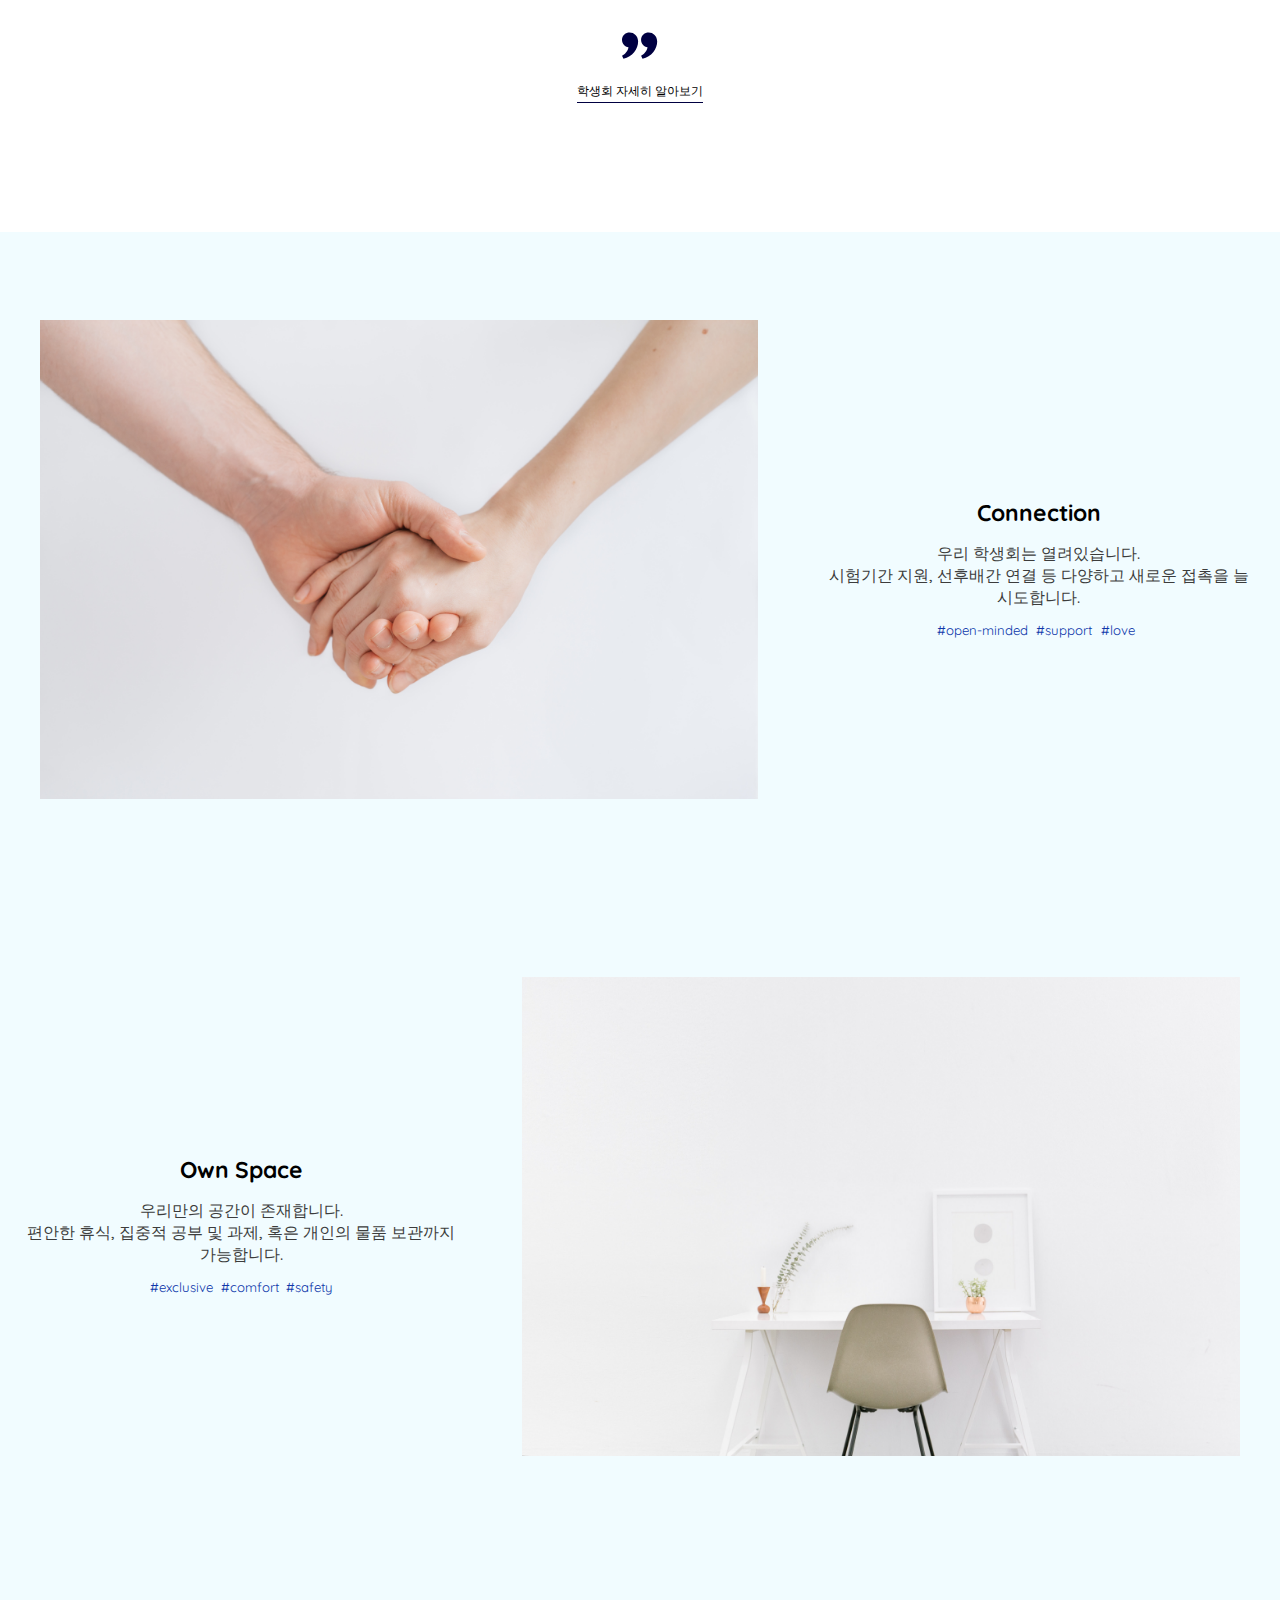
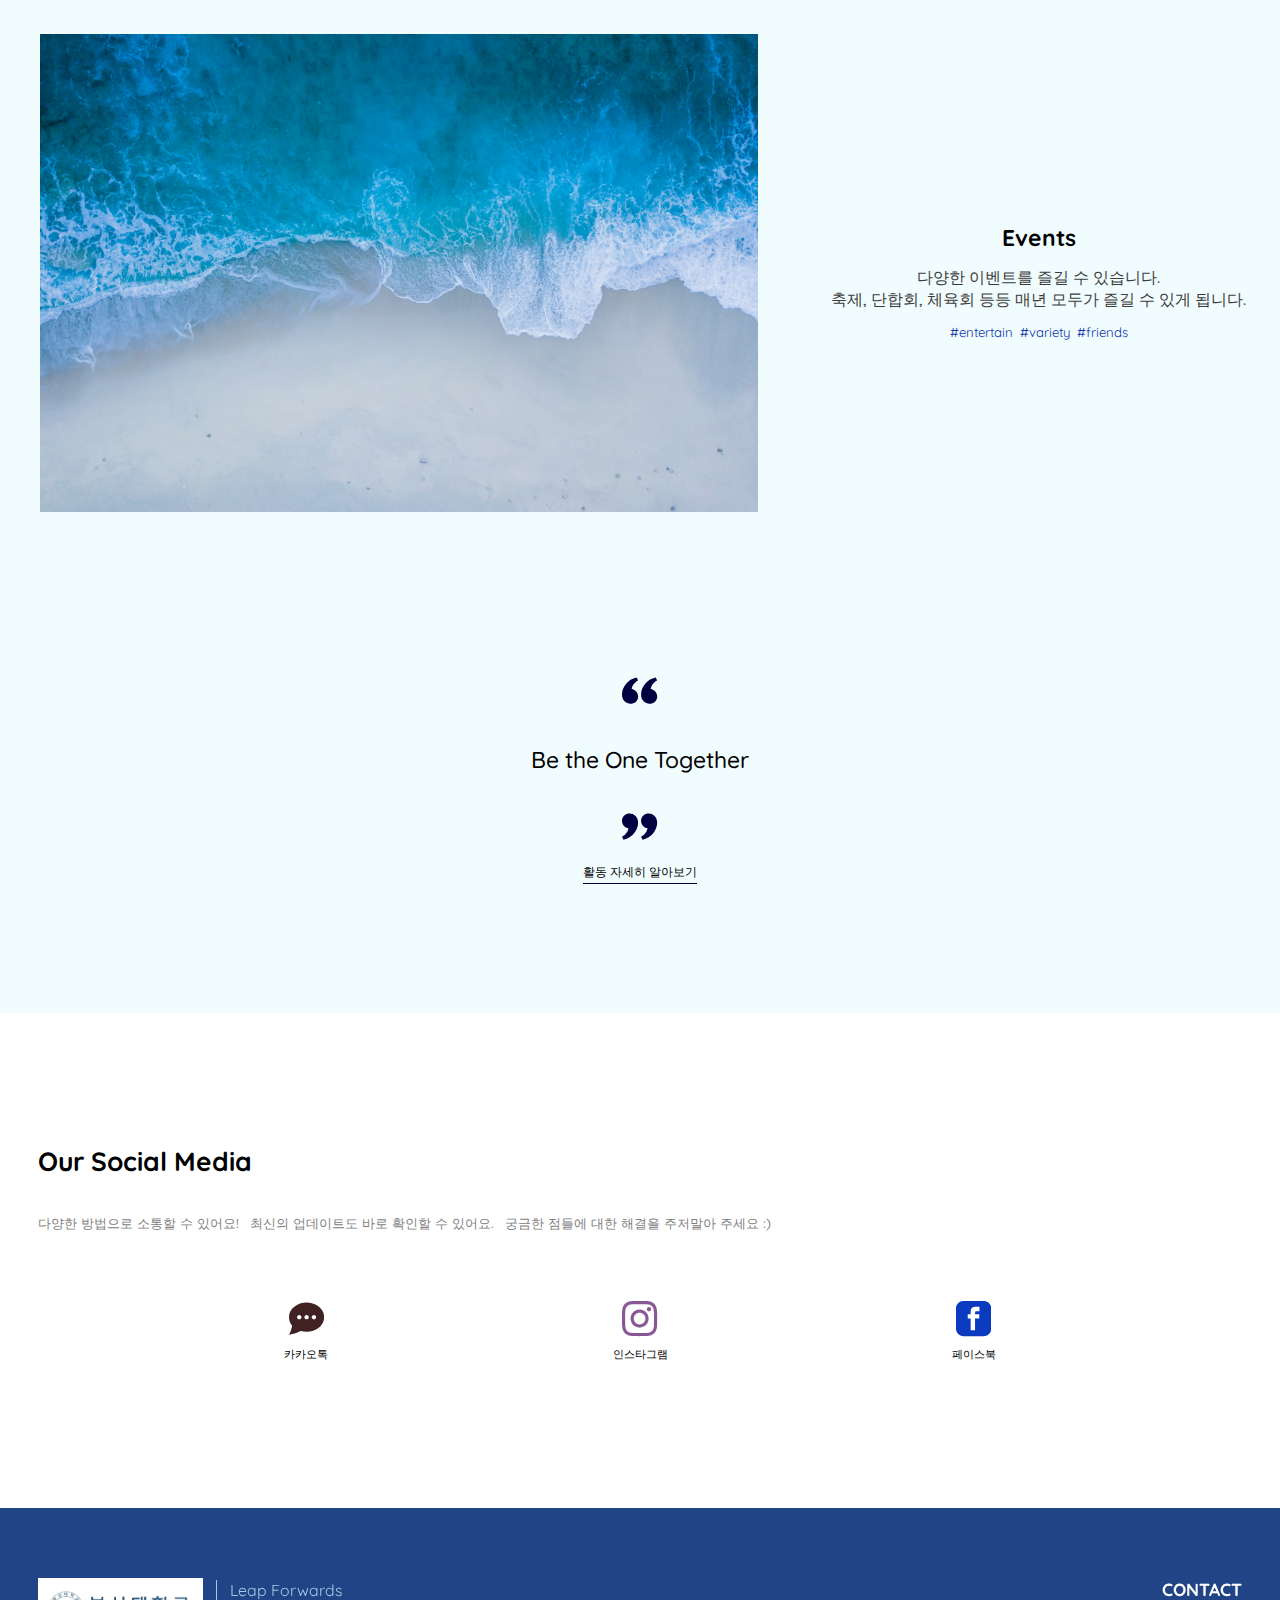
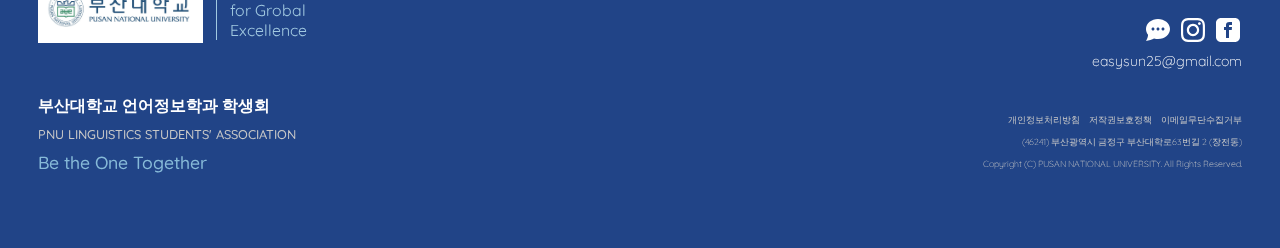
==== commit 122c244d: "Add files via upload" ====
--- a/index.html
+++ b/index.html
@@ -120,15 +120,11 @@
                     <h1>제 29대 언어정보학과 학생회</h1>
                     <h2>너나들이</h2>
                     <div class="association_info_ppl">
-                        <div>
-                            <h3>회장 안재현</h3>
-                            <h3>부회장 이서영</h3>
-                        </div>
-                        <div>
-                            <h3>2학년대표 오고은</h3>
-                            <h3>3학년대표 이상민</h3>
-                            <h3>4학년대표 김찬혁</h3>
-                        </div>
+                        <h3>회장 안재현</h3>
+                        <h3>부회장 이서영</h3>
+                        <h3>2학년대표 오고은</h3>
+                        <h3>3학년대표 이상민</h3>
+                        <h3>4학년대표 김찬혁</h3>
                     </div>
                 </div>
             </div>
@@ -178,7 +174,7 @@
                 <path d="M11 9.275c0 5.141-3.892 10.519-10 11.725l-.984-2.126c2.215-.835 4.163-3.742 4.38-5.746-2.491-.392-4.396-2.547-4.396-5.149 0-3.182 2.584-4.979 5.199-4.979 3.015 0 5.801 2.305 5.801 6.275zm13 0c0 5.141-3.892 10.519-10 11.725l-.984-2.126c2.215-.835 4.163-3.742 4.38-5.746-2.491-.392-4.396-2.547-4.396-5.149 0-3.182 2.584-4.979 5.199-4.979 3.015 0 5.801 2.305 5.801 6.275z"/></svg>
             </div>
         </div>
-        <div class="more"><a href="#">자세히 알아보기</a></div>
+        <div class="more"><a href="#">학생회 자세히 알아보기</a></div>
 
         <section class="activity">
             <div class="activity_container activity1">
@@ -243,7 +239,7 @@
                     <path d="M11 9.275c0 5.141-3.892 10.519-10 11.725l-.984-2.126c2.215-.835 4.163-3.742 4.38-5.746-2.491-.392-4.396-2.547-4.396-5.149 0-3.182 2.584-4.979 5.199-4.979 3.015 0 5.801 2.305 5.801 6.275zm13 0c0 5.141-3.892 10.519-10 11.725l-.984-2.126c2.215-.835 4.163-3.742 4.38-5.746-2.491-.392-4.396-2.547-4.396-5.149 0-3.182 2.584-4.979 5.199-4.979 3.015 0 5.801 2.305 5.801 6.275z"/></svg>
                 </div>
             </div>
-            <div class="more"><a href="#">자세히 알아보기</a></div>
+            <div class="more"><a href="#">활동 자세히 알아보기</a></div>
         </section>
 
         <section class="contact">
--- a/shared.css
+++ b/shared.css
@@ -1,4 +1,5 @@
 @import url('https://fonts.googleapis.com/css2?family=Quicksand&display=swap');
+@import url('https://fonts.googleapis.com/css2?family=Bree+Serif&display=swap');
 
 * {box-sizing: border-box;}
 
@@ -387,7 +388,7 @@
     #header_logo_title {
         font-weight: 900;
         padding: 0 1rem;
-        font-size: 1.3rem;
+        font-size: 1.2rem;
     }
 
     .main_menu a {
@@ -406,7 +407,7 @@
     }
 
     .main_link {
-        width: 40rem;
+        width: 35rem;
         display: flex;
         justify-content: space-evenly;
         align-items: center;
--- a/main.css
+++ b/main.css
@@ -303,47 +303,132 @@
         margin: 4rem 0;
     }
 
+    .association_image_info {
+        padding: 0 3%;
+    }
+
+    .association_image_container {
+        text-align: center;
+    }
+
+    .association_image_container img {
+        width: 75%;
+    }
+
+    .year_of_association .more {
+        margin-top: 4%;
+    }
+
+    .association_slogan {
+        padding: 0 3%;
+    }
+
+    .association_slogan_container {
+        padding: 0;
+    }
+
+    .association_slogan_container1 {
+        padding-right: 20%;
+    }
+
+    .association_slogan_container2 {
+        padding-left: 20%;
+    }
+
+    .slogan_image_container {
+        width: 80%;
+        text-align: right;
+    }
+
+    .slogan_image {
+        margin: 6rem 0;
+    }
+
+    .activity_container {
+        display: flex;
+        justify-content: space-evenly;
+        align-items: center;
+        padding: 10rem 0;
+    }
+
+    .activity_image_container {
+        width: 65%;
+        text-align: center;
+    }
+
+    .activity_image_container img {
+        width: 90%;
+    }
+
+    .activity_info {
+        width: 35%;
+        margin: 0 3rem;
+    }
+
+    .activity2 {
+        flex-direction: row-reverse;
+    }
+
+    .activity .more {
+        padding-bottom: 15rem;
+    }
+    
+    .contact h1 {
+        padding-left: 3%;
+    }
+
+    .contact h2 {
+        display: inline-block;
+        padding: 0;
+        padding-right: 1rem;
+    }
+
+    .contact_title_sub {
+        padding-left: 3%;
+    }
+}
+
+@media (min-width: 1000px) {
     .association_title {
         display: none;
     }
 
     .association_image_info {
-        padding: 0 3%;
+        display: flex;
+        align-items: center;
+        justify-content: space-between;
     }
 
     .association_image_container {
         width: 60%;
     }
-    
+
+    .association_image_container img {
+        width: 90%;
+    }
+
     .association_info {
         display: block;
-        text-align: right;
         color: black;
+        text-align: left;
+        width: 40%;
+    }
+
+    .association_info_ppl {
+        margin-top: 5rem;
     }
 
     .association_info h1 {
-        font-size: 2.2rem;
+        font-size: 2.6rem;
+        font-weight: 500;
         color:rgb(170, 170, 170);
         margin: 0;
-        margin-top: 3rem;
     }
 
     .association_info h2 {
-        font-size: 1.8rem;
+        font-size: 2rem;
         font-weight: 500;
         margin: 1rem 0;
-    }
-
-    .association_info_ppl {
-        margin-top: 2rem;
-        display: flex;
-        flex-direction: column;
-        align-items: flex-end;
-    }
-
-    .association_info_ppl div {
-        display: flex;
-        align-items: flex-end;
     }
 
     .association_info h3 {
@@ -351,110 +436,8 @@
         font-weight: 500;
         border-bottom: solid 1px grey;
         padding-bottom: 1.5rem;
-        width: 15rem;
+        width: 18rem;
         margin: 1.5rem 0;
-        margin-left: 2rem;
-    }
-
-    .year_of_association .more {
-        margin-top: 3rem;
-    }
-
-    .association_slogan {
-        padding: 0 3%;
-    }
-
-    .association_slogan_container {
-        padding: 0;
-    }
-
-    .association_slogan_container1 {
-        padding-right: 20%;
-    }
-
-    .association_slogan_container2 {
-        padding-left: 20%;
-    }
-
-    .slogan_image_container {
-        width: 80%;
-        text-align: right;
-    }
-
-    .slogan_image {
-        margin: 6rem 0;
-    }
-
-    .activity_container {
-        display: flex;
-        justify-content: space-between;
-        align-items: center;
-        padding: 10rem 0;
-    }
-
-    .activity_image_container {
-        width: 65%;
-    }
-
-    .activity_info {
-        width: 35%;
-        margin: 0 3rem;
-    }
-
-    .activity2 {
-        flex-direction: row-reverse;
-    }
-
-    .activity .more {
-        padding-bottom: 15rem;
-    }
-    
-    .contact h1 {
-        padding-left: 3%;
-    }
-
-    .contact h2 {
-        display: inline-block;
-        padding: 0;
-        padding-right: 1rem;
-    }
-
-    .contact_title_sub {
-        padding-left: 3%;
-    }
-}
-
-@media (min-width: 1000px) {
-    .association_image_info {
-        display: flex;
-        align-items: center;
-        justify-content: space-between;
-    }
-
-    .association_info h1 {
-        margin: 0;
-    }
-
-    .association_info {
-        text-align: left;
-        max-width: 40rem;
-    }
-
-    .association_info_ppl div {
-        display: flex;
-        flex-direction: column;
-    }
-
-    .association_info h3 {
-        margin-right: 25rem
-    }
-
-    .association_info h1 {
-        font-size: 2.4rem;
-    }
-
-    .association_info h2 {
-        font-size: 2rem;
     }
 
     .association_slogan {
@@ -479,11 +462,11 @@
     }
 
     .association_slogan_container1 {
-        width: 70%
+        width: 75%
     }
 
     .association_slogan_container2 {
-        padding-left: 5%;
+        padding-left: 6%;
     }
 }
 
